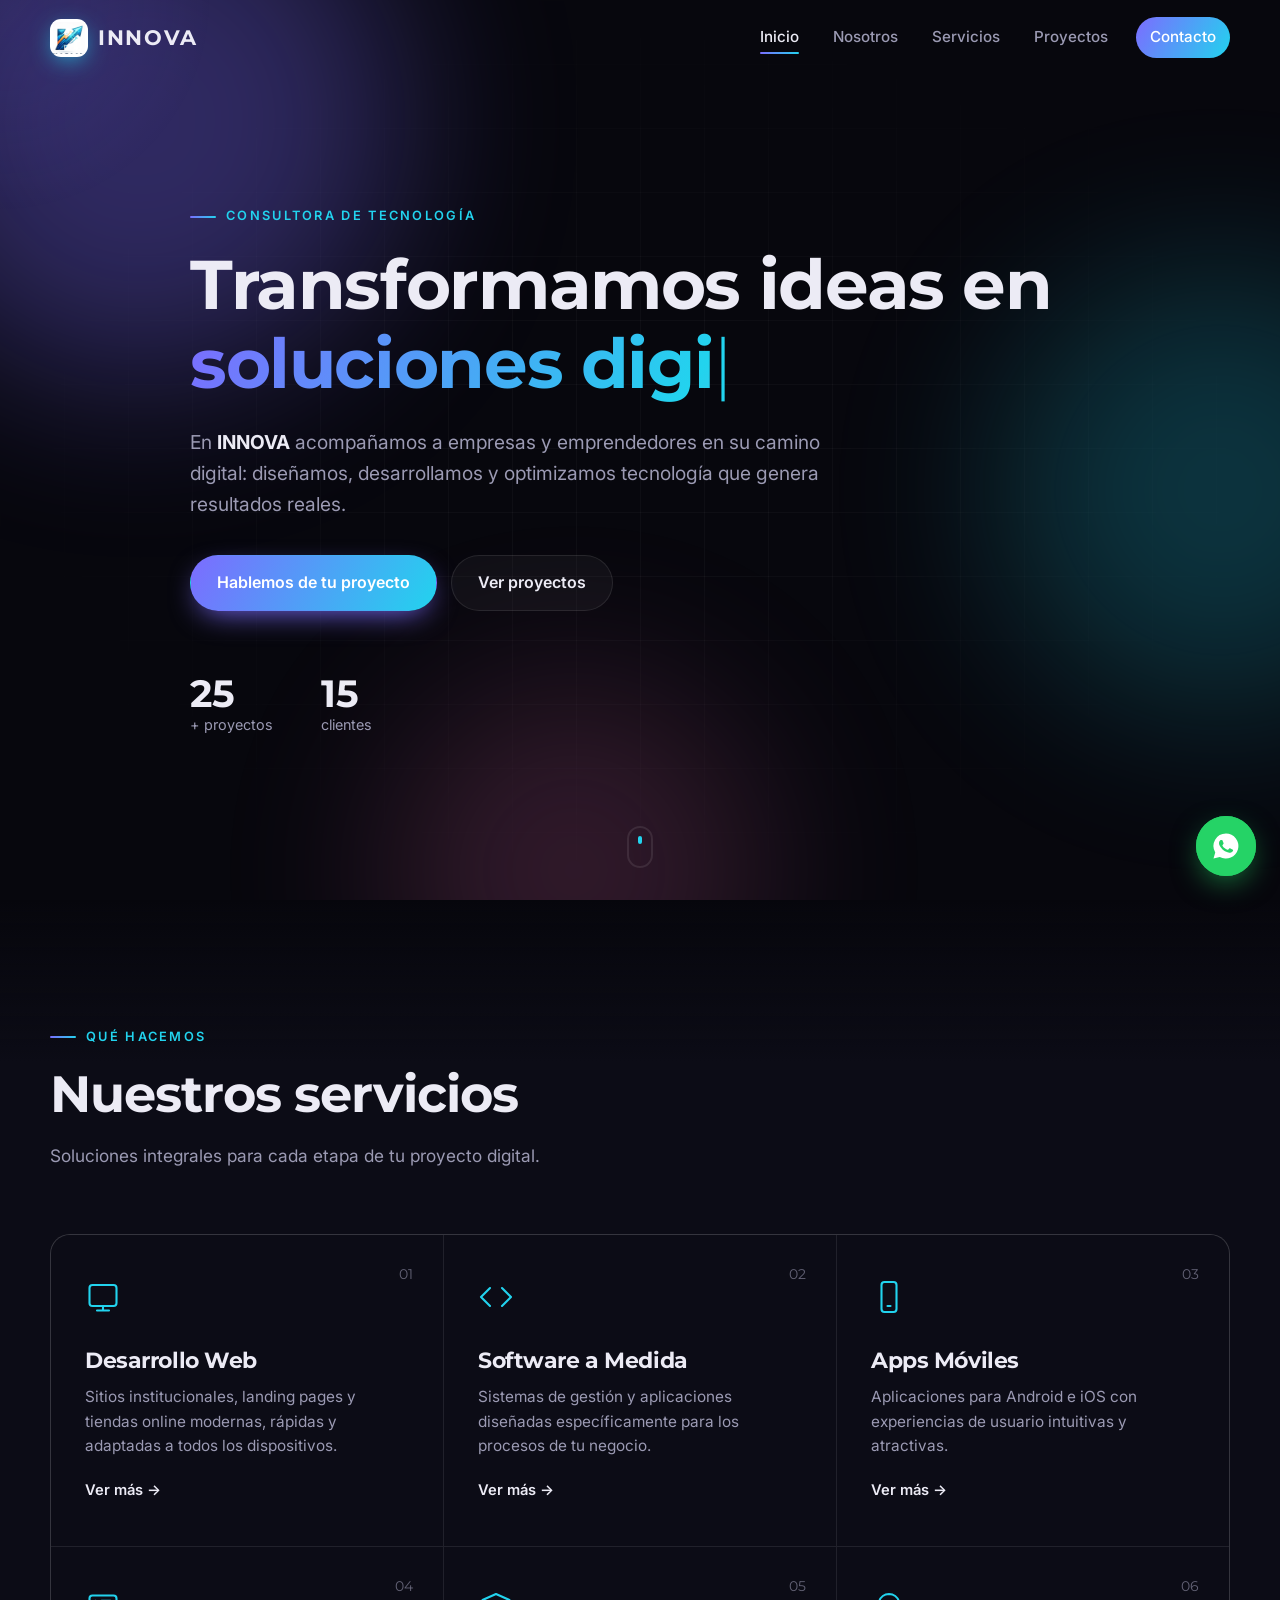
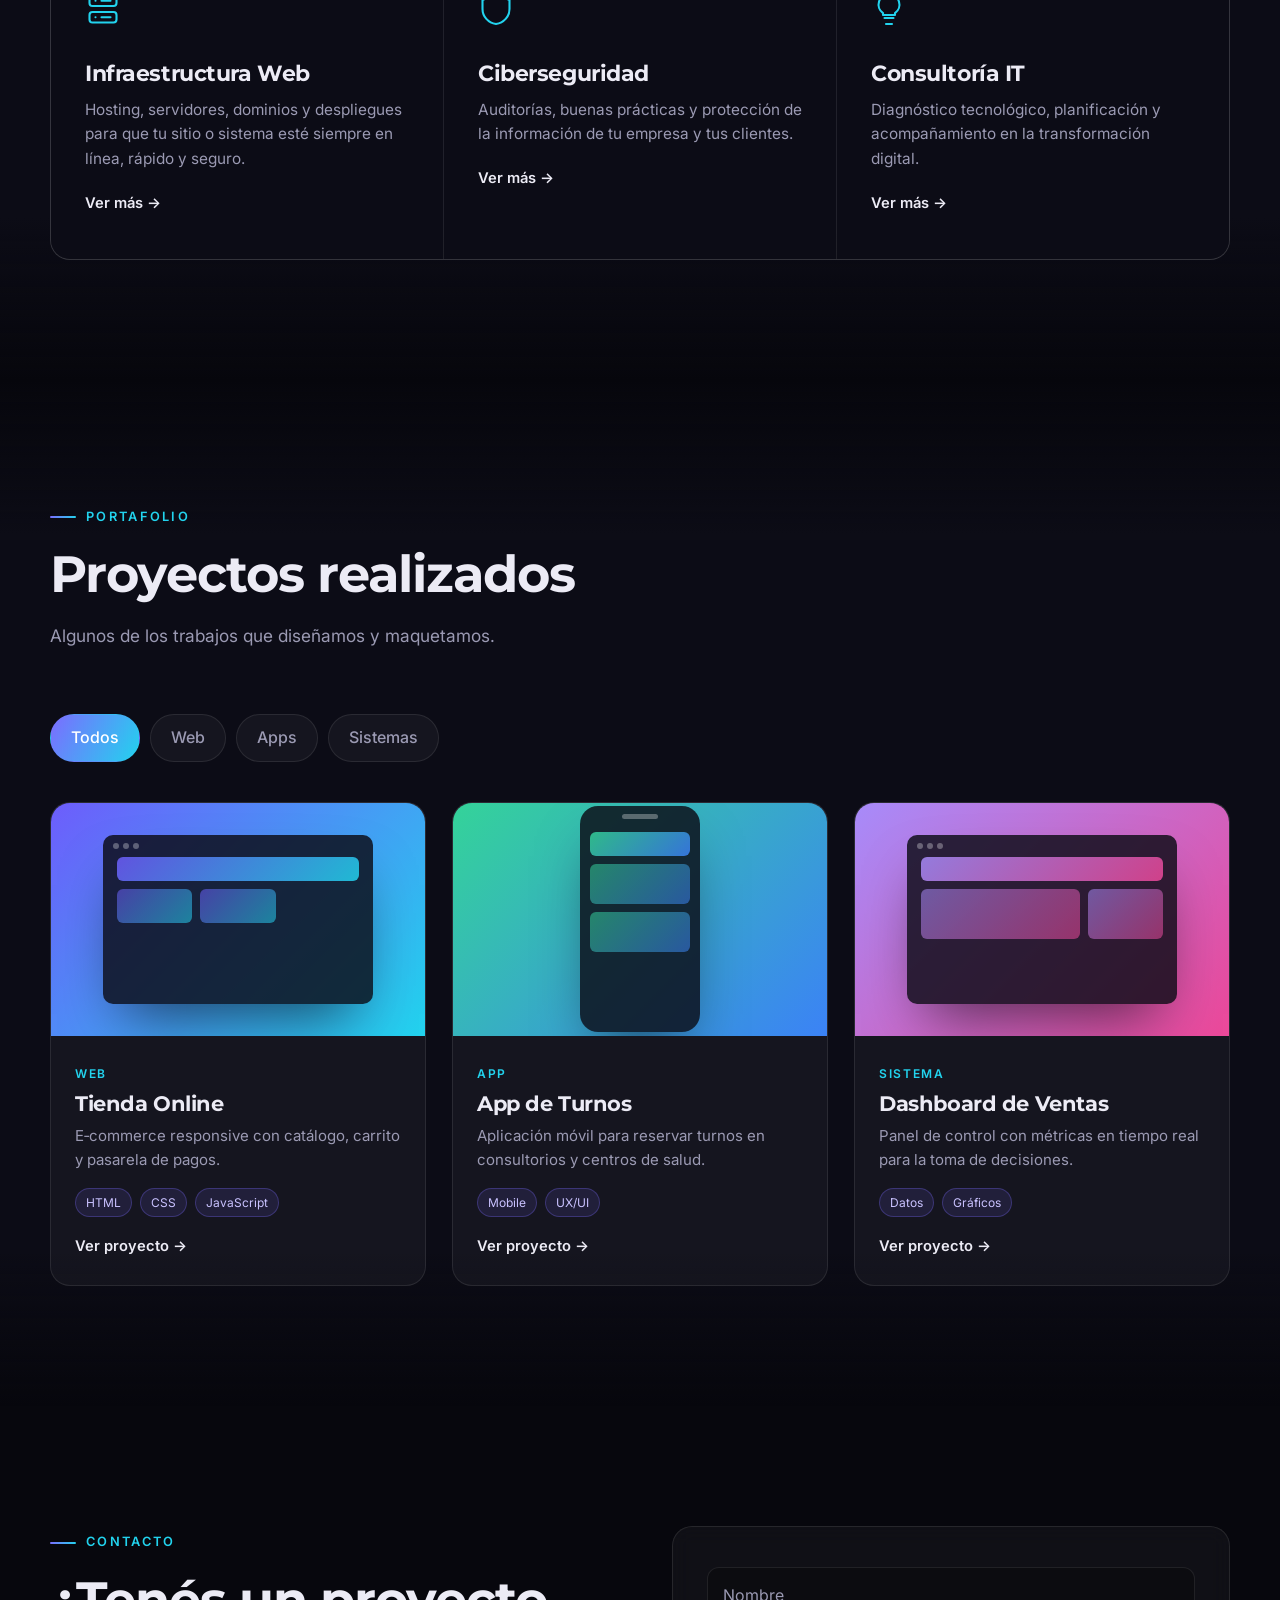
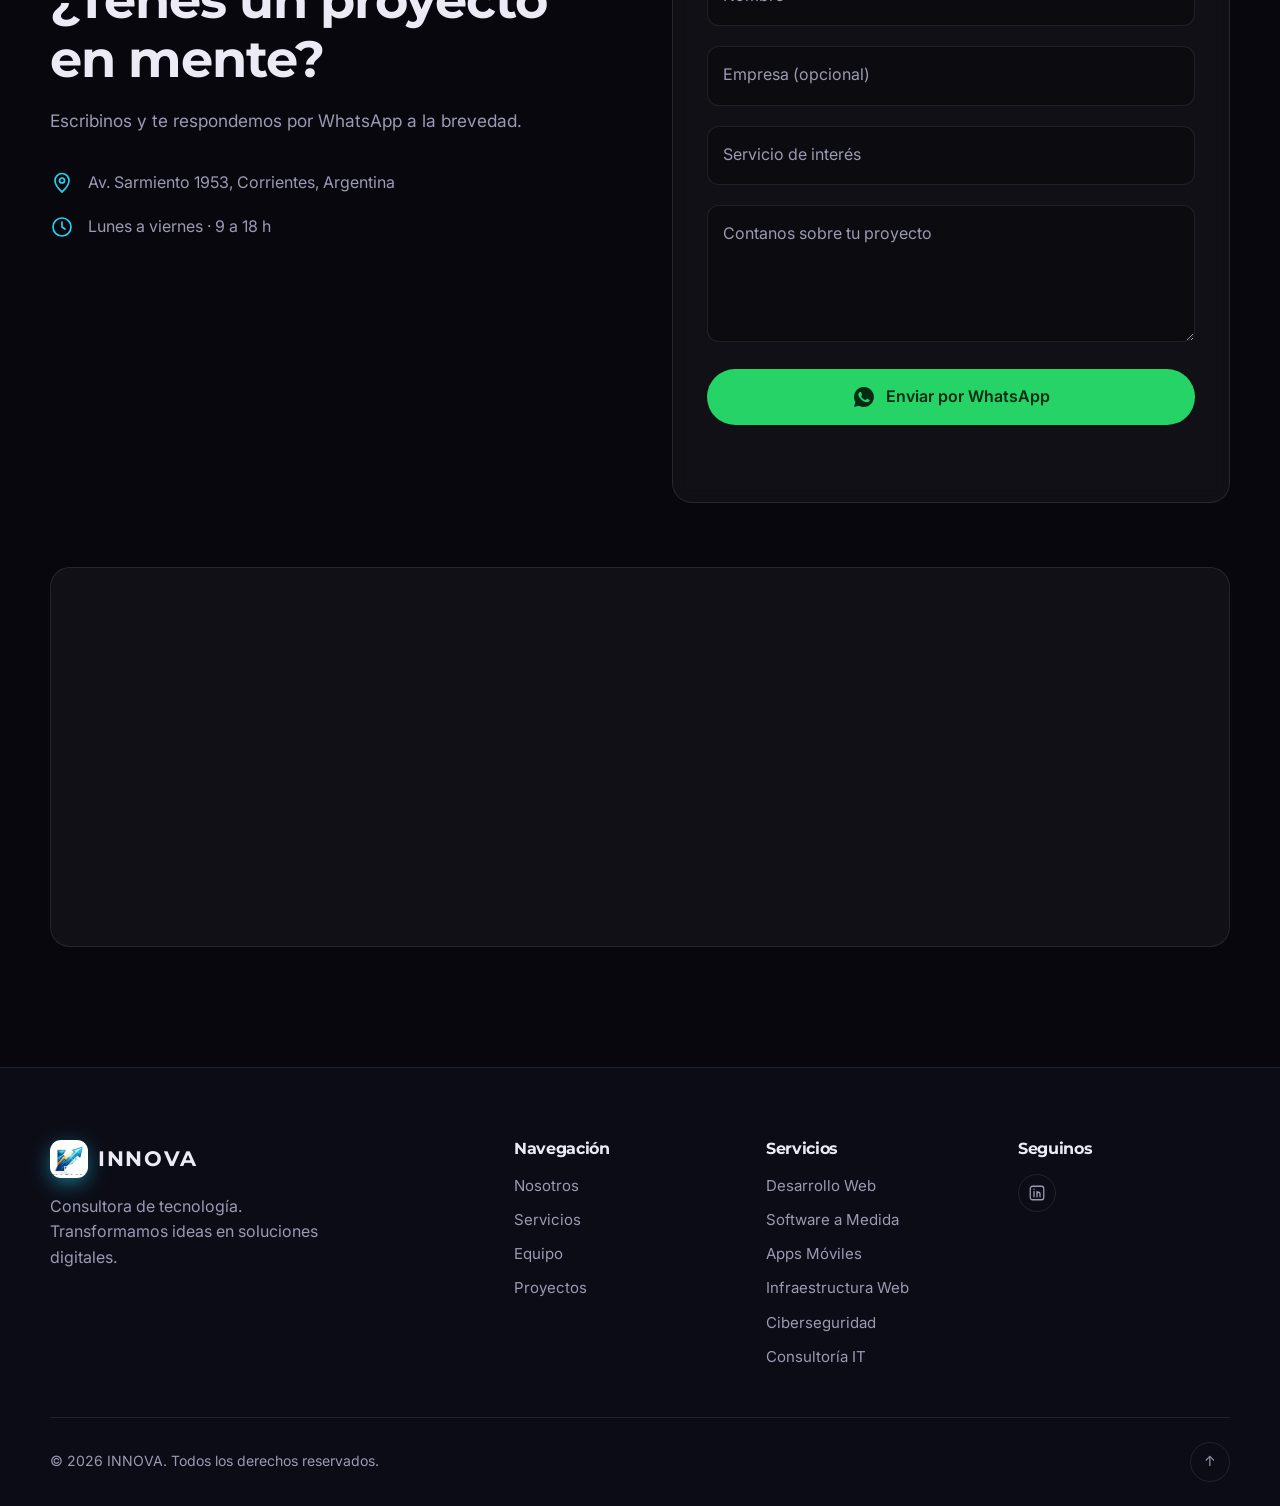
==== index.html @ 2a6d2c64 "Paso Nosotros y Equipo a su propia página y simplifico el inicio - Nueva página nosotros.html con id" ====
<!DOCTYPE html>
<html lang="es">
<head>
  <meta charset="UTF-8" />
  <meta name="viewport" content="width=device-width, initial-scale=1.0" />
  <title>INNOVA | Consultora de Tecnología</title>
  <meta name="description" content="INNOVA es una consultora de tecnología que impulsa a empresas con desarrollo web, software a medida, infraestructura y transformación digital." />
  <link rel="preconnect" href="https://fonts.googleapis.com" />
  <link rel="preconnect" href="https://fonts.gstatic.com" crossorigin />
  <link href="https://fonts.googleapis.com/css2?family=Inter:wght@400;500;600&family=Montserrat:wght@500;600;700;800&display=swap" rel="stylesheet" />
  <link rel="icon" type="image/png" href="img/logo-icono.png" />
  <link rel="stylesheet" href="css/styles.css" />
</head>
<body>
  <!-- Fondo animado -->
  <div class="bg" aria-hidden="true">
    <span class="blob blob--1"></span>
    <span class="blob blob--2"></span>
    <span class="blob blob--3"></span>
    <div class="grid-overlay"></div>
  </div>
  <div class="cursor-glow" aria-hidden="true"></div>
  <div class="progress" aria-hidden="true"></div>

  <!-- ===================== NAVEGACIÓN ===================== -->
  <header class="nav" id="nav">
    <div class="container nav__inner">
      <a href="#inicio" class="logo">
        <span class="logo__mark"><img src="img/logo-icono.png" alt="" /></span>
        <span class="logo__text">INNOVA</span>
      </a>
      <nav class="nav__menu" id="menu" aria-label="Principal">
        <a href="#inicio" class="nav__link active">Inicio</a>
        <a href="nosotros.html" class="nav__link">Nosotros</a>
        <a href="#servicios" class="nav__link">Servicios</a>
        <a href="#proyectos" class="nav__link">Proyectos</a>
        <a href="#contacto" class="nav__link nav__link--cta">Contacto</a>
      </nav>
      <button class="nav__toggle" id="navToggle" aria-label="Abrir menú" aria-expanded="false" aria-controls="menu">
        <span></span><span></span><span></span>
      </button>
    </div>
  </header>

  <main>
    <!-- ===================== HERO ===================== -->
    <section class="hero" id="inicio">
      <div class="container hero__inner">
        <p class="eyebrow reveal">Consultora de tecnología</p>
        <h1 class="hero__title reveal">
          Transformamos ideas en<br />
          <span class="gradient-text typed" id="typed">soluciones digitales</span><span class="caret">|</span>
        </h1>
        <p class="hero__lead reveal">
          En <strong>INNOVA</strong> acompañamos a empresas y emprendedores en su camino digital:
          diseñamos, desarrollamos y optimizamos tecnología que genera resultados reales.
        </p>
        <div class="hero__actions reveal">
          <a href="#contacto" class="btn btn--primary magnetic">Hablemos de tu proyecto</a>
          <a href="#proyectos" class="btn btn--ghost magnetic">Ver proyectos</a>
        </div>
        <ul class="stats reveal">
          <li><strong class="counter" data-target="25">0</strong><span>+ proyectos</span></li>
          <li><strong class="counter" data-target="15">0</strong><span>clientes</span></li>
        </ul>
      </div>
      <a href="#servicios" class="scroll-hint" aria-label="Bajar"><span></span></a>
    </section>

    <!-- ===================== SERVICIOS ===================== -->
    <section class="section section--alt" id="servicios">
      <div class="container">
        <div class="section__head reveal">
          <p class="eyebrow">Qué hacemos</p>
          <h2 class="section__title">Nuestros servicios</h2>
          <p class="section__lead">Soluciones integrales para cada etapa de tu proyecto digital.</p>
        </div>

        <div class="services">
          <a class="service reveal" href="servicios/desarrollo-web.html">
            <span class="service__num">01</span>
            <div class="service__icon"><svg viewBox="0 0 24 24"><rect x="3" y="4" width="18" height="14" rx="2"/><path d="M8 21h8M12 18v3"/></svg></div>
            <h3>Desarrollo Web</h3>
            <p>Sitios institucionales, landing pages y tiendas online modernas, rápidas y adaptadas a todos los dispositivos.</p>
            <span class="service__more">Ver más →</span>
          </a>
          <a class="service reveal" href="servicios/software-a-medida.html">
            <span class="service__num">02</span>
            <div class="service__icon"><svg viewBox="0 0 24 24"><path d="m8 6-6 6 6 6M16 6l6 6-6 6"/></svg></div>
            <h3>Software a Medida</h3>
            <p>Sistemas de gestión y aplicaciones diseñadas específicamente para los procesos de tu negocio.</p>
            <span class="service__more">Ver más →</span>
          </a>
          <a class="service reveal" href="servicios/apps-moviles.html">
            <span class="service__num">03</span>
            <div class="service__icon"><svg viewBox="0 0 24 24"><rect x="7" y="2" width="10" height="20" rx="2"/><path d="M11 18h2"/></svg></div>
            <h3>Apps Móviles</h3>
            <p>Aplicaciones para Android e iOS con experiencias de usuario intuitivas y atractivas.</p>
            <span class="service__more">Ver más →</span>
          </a>
          <a class="service reveal" href="servicios/infraestructura-web.html">
            <span class="service__num">04</span>
            <div class="service__icon"><svg viewBox="0 0 24 24"><rect x="3" y="3" width="18" height="7" rx="2"/><rect x="3" y="14" width="18" height="7" rx="2"/><path d="M7 6.5h.01M7 17.5h.01M11 6.5h6M11 17.5h6"/></svg></div>
            <h3>Infraestructura Web</h3>
            <p>Hosting, servidores, dominios y despliegues para que tu sitio o sistema esté siempre en línea, rápido y seguro.</p>
            <span class="service__more">Ver más →</span>
          </a>
          <a class="service reveal" href="servicios/ciberseguridad.html">
            <span class="service__num">05</span>
            <div class="service__icon"><svg viewBox="0 0 24 24"><path d="M12 2 3 6v6c0 5 3.8 9.3 9 10 5.2-.7 9-5 9-10V6l-9-4z"/></svg></div>
            <h3>Ciberseguridad</h3>
            <p>Auditorías, buenas prácticas y protección de la información de tu empresa y tus clientes.</p>
            <span class="service__more">Ver más →</span>
          </a>
          <a class="service reveal" href="servicios/consultoria-it.html">
            <span class="service__num">06</span>
            <div class="service__icon"><svg viewBox="0 0 24 24"><path d="M9 18h6M10 22h4M12 2a7 7 0 0 0-4 12.7V16h8v-1.3A7 7 0 0 0 12 2z"/></svg></div>
            <h3>Consultoría IT</h3>
            <p>Diagnóstico tecnológico, planificación y acompañamiento en la transformación digital.</p>
            <span class="service__more">Ver más →</span>
          </a>
        </div>
      </div>
    </section>

    <!-- ===================== PROYECTOS / PORTAFOLIO ===================== -->
    <!-- EDITAR: reemplazar por proyectos reales. Para usar captura: dentro de .project__media
         agregar <img src="img/proyecto.jpg" alt="..." /> en lugar del mockup. -->
    <section class="section section--alt" id="proyectos">
      <div class="container">
        <div class="section__head reveal">
          <p class="eyebrow">Portafolio</p>
          <h2 class="section__title">Proyectos realizados</h2>
          <p class="section__lead">Algunos de los trabajos que diseñamos y maquetamos.</p>
        </div>

        <div class="filters reveal" role="tablist">
          <button class="filter active" data-filter="all">Todos</button>
          <button class="filter" data-filter="web">Web</button>
          <button class="filter" data-filter="app">Apps</button>
          <button class="filter" data-filter="sistema">Sistemas</button>
        </div>

        <div class="projects">
          <article class="project reveal" data-category="web">
            <div class="project__media" style="--c1:#6d5dfc;--c2:#22d3ee">
              <div class="mock"><span></span><span></span><span></span><i></i><i></i><i></i></div>
            </div>
            <div class="project__body">
              <span class="project__cat">Web</span>
              <h3>Tienda Online</h3>
              <p>E‑commerce responsive con catálogo, carrito y pasarela de pagos.</p>
              <ul class="tags tags--sm"><li>HTML</li><li>CSS</li><li>JavaScript</li></ul>
              <a href="#" class="project__link">Ver proyecto →</a>
            </div>
          </article>

          <article class="project reveal" data-category="app">
            <div class="project__media" style="--c1:#34d399;--c2:#3b82f6">
              <div class="mock mock--phone"><span></span><i></i><i></i><i></i></div>
            </div>
            <div class="project__body">
              <span class="project__cat">App</span>
              <h3>App de Turnos</h3>
              <p>Aplicación móvil para reservar turnos en consultorios y centros de salud.</p>
              <ul class="tags tags--sm"><li>Mobile</li><li>UX/UI</li></ul>
              <a href="#" class="project__link">Ver proyecto →</a>
            </div>
          </article>

          <article class="project reveal" data-category="sistema">
            <div class="project__media" style="--c1:#a78bfa;--c2:#ec4899">
              <div class="mock mock--dash"><span></span><span></span><span></span><i></i><i></i><i></i></div>
            </div>
            <div class="project__body">
              <span class="project__cat">Sistema</span>
              <h3>Dashboard de Ventas</h3>
              <p>Panel de control con métricas en tiempo real para la toma de decisiones.</p>
              <ul class="tags tags--sm"><li>Datos</li><li>Gráficos</li></ul>
              <a href="#" class="project__link">Ver proyecto →</a>
            </div>
          </article>
        </div>
      </div>
    </section>

    <!-- ===================== CONTACTO ===================== -->
    <section class="section" id="contacto">
      <div class="container contact">
        <div class="contact__info reveal">
          <p class="eyebrow">Contacto</p>
          <h2 class="section__title">¿Tenés un proyecto en mente?</h2>
          <p class="section__lead">Escribinos y te respondemos por WhatsApp a la brevedad.</p>
          <ul class="contact__list">
            <li>
              <svg viewBox="0 0 24 24"><path d="M12 21s-7-6.2-7-11.5a7 7 0 0 1 14 0C19 14.8 12 21 12 21z"/><circle cx="12" cy="9.5" r="2.5"/></svg>
              <a href="https://www.google.com/maps/search/?api=1&amp;query=Av.+Sarmiento+1953,+W3400+Corrientes,+Argentina" target="_blank" rel="noopener">Av. Sarmiento 1953, Corrientes, Argentina</a>
            </li>
            <li>
              <svg viewBox="0 0 24 24"><circle cx="12" cy="12" r="9"/><path d="M12 7v5l3 2"/></svg>
              <span>Lunes a viernes · 9 a 18 h</span>
            </li>
          </ul>
        </div>

        <form class="form reveal" id="contactForm" novalidate>
          <div class="field">
            <input type="text" id="nombre" name="nombre" placeholder=" " required />
            <label for="nombre">Nombre</label>
          </div>
          <div class="field">
            <input type="text" id="empresa" name="empresa" placeholder=" " />
            <label for="empresa">Empresa (opcional)</label>
          </div>
          <div class="field">
            <select id="servicio" name="servicio" required>
              <option value="" disabled selected hidden></option>
              <option>Desarrollo Web</option>
              <option>Software a Medida</option>
              <option>Apps Móviles</option>
              <option>Infraestructura Web</option>
              <option>Ciberseguridad</option>
              <option>Consultoría IT</option>
            </select>
            <label for="servicio">Servicio de interés</label>
          </div>
          <div class="field">
            <textarea id="mensaje" name="mensaje" rows="4" placeholder=" " required></textarea>
            <label for="mensaje">Contanos sobre tu proyecto</label>
          </div>
          <button type="submit" class="btn btn--whatsapp btn--block">
            <svg viewBox="0 0 24 24"><path d="M12 2a10 10 0 0 0-8.6 15.1L2 22l5-1.3A10 10 0 1 0 12 2zm5.3 14.1c-.2.6-1.3 1.2-1.8 1.2-.5.1-1 .2-3.3-.7-2.8-1.1-4.5-3.9-4.7-4.1-.1-.2-1.1-1.5-1.1-2.8s.7-2 1-2.3c.2-.3.5-.3.7-.3h.5c.2 0 .4 0 .6.5l.8 2c.1.2.1.3 0 .5l-.4.6-.3.4c-.1.1-.3.3-.1.6.2.3.7 1.2 1.6 1.9 1.1 1 2 1.3 2.3 1.4.3.1.4.1.6-.1l.9-1c.2-.3.4-.2.6-.1l1.9.9c.3.1.5.2.5.3.1.2.1.6-.1 1.1z"/></svg>
            Enviar por WhatsApp
          </button>
          <p class="form__note" id="formNote" role="status"></p>
        </form>

        <div class="contact__map reveal">
          <iframe src="https://www.google.com/maps?q=-27.4818156,-58.8302225&amp;z=16&amp;hl=es&amp;output=embed" title="Ubicación de INNOVA: Av. Sarmiento 1953, Corrientes" loading="lazy" referrerpolicy="no-referrer-when-downgrade" allowfullscreen></iframe>
        </div>
      </div>
    </section>
  </main>

  <!-- ===================== FOOTER ===================== -->
  <footer class="footer">
    <div class="container footer__grid">
      <div>
        <a href="#inicio" class="logo"><span class="logo__mark"><img src="img/logo-icono.png" alt="" /></span><span class="logo__text">INNOVA</span></a>
        <p class="footer__text">Consultora de tecnología. Transformamos ideas en soluciones digitales.</p>
      </div>
      <div>
        <h4>Navegación</h4>
        <ul>
          <li><a href="nosotros.html">Nosotros</a></li>
          <li><a href="#servicios">Servicios</a></li>
          <li><a href="nosotros.html#equipo">Equipo</a></li>
          <li><a href="#proyectos">Proyectos</a></li>
        </ul>
      </div>
      <div>
        <h4>Servicios</h4>
        <ul>
          <li><a href="servicios/desarrollo-web.html">Desarrollo Web</a></li>
          <li><a href="servicios/software-a-medida.html">Software a Medida</a></li>
          <li><a href="servicios/apps-moviles.html">Apps Móviles</a></li>
          <li><a href="servicios/infraestructura-web.html">Infraestructura Web</a></li>
          <li><a href="servicios/ciberseguridad.html">Ciberseguridad</a></li>
          <li><a href="servicios/consultoria-it.html">Consultoría IT</a></li>
        </ul>
      </div>
      <div>
        <h4>Seguinos</h4>
        <div class="footer__social">
          <a href="https://www.linkedin.com/in/innova-consultora-tecnol%C3%B3gica-b8ab79437/" target="_blank" rel="noopener" aria-label="LinkedIn de INNOVA"><svg viewBox="0 0 24 24"><rect x="3" y="3" width="18" height="18" rx="3"/><path d="M8 10v7M8 7v.01M12 17v-4a2 2 0 0 1 4 0v4M12 10v7"/></svg></a>
        </div>
      </div>
    </div>
    <div class="container footer__bottom">
      <p>© <span id="year"></span> INNOVA. Todos los derechos reservados.</p>
      <a href="#inicio" class="to-top" aria-label="Volver arriba">↑</a>
    </div>
  </footer>

  <!-- Botón flotante de WhatsApp -->
  <a class="wa-float" id="waFloat" href="#" target="_blank" rel="noopener" aria-label="Escribinos por WhatsApp">
    <svg viewBox="0 0 24 24"><path d="M12 2a10 10 0 0 0-8.6 15.1L2 22l5-1.3A10 10 0 1 0 12 2zm5.3 14.1c-.2.6-1.3 1.2-1.8 1.2-.5.1-1 .2-3.3-.7-2.8-1.1-4.5-3.9-4.7-4.1-.1-.2-1.1-1.5-1.1-2.8s.7-2 1-2.3c.2-.3.5-.3.7-.3h.5c.2 0 .4 0 .6.5l.8 2c.1.2.1.3 0 .5l-.4.6-.3.4c-.1.1-.3.3-.1.6.2.3.7 1.2 1.6 1.9 1.1 1 2 1.3 2.3 1.4.3.1.4.1.6-.1l.9-1c.2-.3.4-.2.6-.1l1.9.9c.3.1.5.2.5.3.1.2.1.6-.1 1.1z"/></svg>
  </a>

  <script src="js/main.js"></script>
</body>
</html>
---- css/styles.css ----
/* =========================================================
   INNOVA — Consultora de Tecnología
   ========================================================= */

:root {
  --bg: #07070d;
  --bg-alt: #0c0c16;
  --surface: rgba(255, 255, 255, 0.04);
  --surface-hover: rgba(255, 255, 255, 0.07);
  --border: rgba(255, 255, 255, 0.09);
  --text: #ecebf5;
  --muted: #9b9ab3;
  --primary: #7c6cff;
  --accent: #22d3ee;
  --pink: #f472b6;
  --whatsapp: #25d366;
  --gradient: linear-gradient(120deg, var(--primary), var(--accent));
  --radius: 20px;
  --ease: cubic-bezier(0.22, 1, 0.36, 1);
  --nav-h: 76px;
}

*,
*::before,
*::after { box-sizing: border-box; margin: 0; padding: 0; }

html { scroll-behavior: smooth; scroll-padding-top: var(--nav-h); }

body {
  font-family: "Inter", system-ui, sans-serif;
  background: var(--bg);
  color: var(--text);
  line-height: 1.6;
  overflow-x: hidden;
  -webkit-font-smoothing: antialiased;
}

h1, h2, h3, h4 { font-family: "Montserrat", sans-serif; line-height: 1.15; letter-spacing: -0.02em; }
a { color: inherit; text-decoration: none; }
ul { list-style: none; }
button, input, select, textarea { font: inherit; color: inherit; }

svg {
  width: 24px; height: 24px;
  fill: none; stroke: currentColor; stroke-width: 1.7;
  stroke-linecap: round; stroke-linejoin: round;
}

.container { width: min(1180px, 100% - 40px); margin-inline: auto; }

::selection { background: var(--primary); color: #fff; }

/* ---------- Fondo animado ---------- */
.bg { position: fixed; inset: 0; z-index: -1; overflow: hidden; pointer-events: none; }
.blob {
  position: absolute; border-radius: 50%;
  filter: blur(90px); opacity: 0.35;
  animation: float 22s var(--ease) infinite alternate;
}
.blob--1 { width: 520px; height: 520px; background: var(--primary); top: -140px; left: -120px; }
.blob--2 { width: 440px; height: 440px; background: var(--accent); top: 30%; right: -160px; animation-delay: -6s; opacity: 0.22; }
.blob--3 { width: 380px; height: 380px; background: var(--pink); bottom: -160px; left: 30%; animation-delay: -12s; opacity: 0.18; }

@keyframes float {
  0%   { transform: translate(0, 0) scale(1); }
  50%  { transform: translate(80px, 60px) scale(1.1); }
  100% { transform: translate(-40px, 120px) scale(0.95); }
}

.grid-overlay {
  position: absolute; inset: 0;
  background-image:
    linear-gradient(rgba(255,255,255,0.03) 1px, transparent 1px),
    linear-gradient(90deg, rgba(255,255,255,0.03) 1px, transparent 1px);
  background-size: 64px 64px;
  mask-image: radial-gradient(ellipse at center, #000 20%, transparent 75%);
}

.cursor-glow {
  position: fixed; top: 0; left: 0; z-index: -1;
  width: 500px; height: 500px; border-radius: 50%;
  background: radial-gradient(circle, rgba(124,108,255,0.14), transparent 60%);
  transform: translate(-50%, -50%);
  pointer-events: none; transition: opacity .3s;
}

.progress {
  position: fixed; top: 0; left: 0; z-index: 200;
  height: 3px; width: 100%;
  background: var(--gradient);
  transform-origin: left; transform: scaleX(0);
}

/* ---------- Navegación ---------- */
.nav {
  position: fixed; inset: 0 0 auto; z-index: 100;
  height: var(--nav-h);
  transition: background .4s var(--ease), border-color .4s, height .4s var(--ease);
  border-bottom: 1px solid transparent;
}
.nav.scrolled {
  --nav-h: 64px;
  background: rgba(7, 7, 13, 0.7);
  backdrop-filter: blur(16px); -webkit-backdrop-filter: blur(16px);
  border-color: var(--border);
}
.nav__inner { height: 100%; display: flex; align-items: center; justify-content: space-between; }

.logo { display: flex; align-items: center; gap: 10px; font-family: "Montserrat"; font-weight: 700; font-size: 1.3rem; letter-spacing: 0.08em; }
.logo__mark {
  display: grid; place-items: center;
  width: 38px; height: 38px; border-radius: 11px; padding: 3px; overflow: hidden;
  background: #fff;
  box-shadow: 0 6px 24px -6px var(--accent);
  transition: transform .5s var(--ease);
}
.logo__mark img { width: 100%; height: 100%; object-fit: contain; }
.logo:hover .logo__mark { transform: rotate(-12deg) scale(1.08); }

.nav__menu { display: flex; align-items: center; gap: 6px; }
.nav__link {
  position: relative; padding: 8px 14px; border-radius: 999px;
  color: var(--muted); font-size: .95rem; font-weight: 500;
  transition: color .3s;
}
.nav__link::after {
  content: ""; position: absolute; left: 14px; right: 14px; bottom: 4px; height: 2px;
  background: var(--gradient); border-radius: 2px;
  transform: scaleX(0); transform-origin: left; transition: transform .4s var(--ease);
}
.nav__link:hover, .nav__link.active { color: var(--text); }
.nav__link.active::after, .nav__link:hover::after { transform: scaleX(1); }
.nav__link--cta { margin-left: 8px; color: #fff; background: var(--gradient); }
.nav__link--cta::after { display: none; }
.nav__link--cta:hover { box-shadow: 0 8px 26px -8px var(--primary); }

.nav__toggle { display: none; background: none; border: 0; cursor: pointer; width: 40px; height: 40px; position: relative; z-index: 101; }
.nav__toggle span {
  position: absolute; left: 9px; width: 22px; height: 2px; background: var(--text); border-radius: 2px;
  transition: transform .4s var(--ease), opacity .3s;
}
.nav__toggle span:nth-child(1) { top: 13px; }
.nav__toggle span:nth-child(2) { top: 19px; }
.nav__toggle span:nth-child(3) { top: 25px; }
.nav__toggle.open span:nth-child(1) { transform: translateY(6px) rotate(45deg); }
.nav__toggle.open span:nth-child(2) { opacity: 0; }
.nav__toggle.open span:nth-child(3) { transform: translateY(-6px) rotate(-45deg); }

/* ---------- Botones ---------- */
.btn {
  display: inline-flex; align-items: center; justify-content: center; gap: 10px;
  padding: 14px 26px; border-radius: 999px; border: 1px solid transparent;
  font-weight: 600; cursor: pointer;
  transition: transform .3s var(--ease), box-shadow .3s, background .3s, border-color .3s;
}
.btn--primary { background: var(--gradient); color: #fff; box-shadow: 0 10px 30px -10px var(--primary); }
.btn--primary:hover { box-shadow: 0 14px 40px -8px var(--primary); }
.btn--ghost { border-color: var(--border); background: var(--surface); }
.btn--ghost:hover { border-color: rgba(255,255,255,.25); background: var(--surface-hover); }
.btn--whatsapp { background: var(--whatsapp); color: #062b14; }
.btn--whatsapp svg { fill: currentColor; stroke: none; }
.btn--whatsapp:hover { transform: translateY(-2px); box-shadow: 0 12px 30px -10px var(--whatsapp); }
.btn--block { width: 100%; }

/* ---------- Hero ---------- */
.hero { min-height: 100svh; display: flex; align-items: center; position: relative; padding: calc(var(--nav-h) + 40px) 0 80px; }
.hero__inner { max-width: 900px; }
.eyebrow {
  display: inline-flex; align-items: center; gap: 10px;
  font-size: .8rem; font-weight: 600; letter-spacing: .18em; text-transform: uppercase; color: var(--accent);
  margin-bottom: 18px;
}
.eyebrow::before { content: ""; width: 26px; height: 2px; background: var(--gradient); border-radius: 2px; }
.hero__title { font-size: clamp(2.2rem, 6vw, 4.3rem); font-weight: 700; margin-bottom: 24px; }
.gradient-text {
  background: linear-gradient(120deg, var(--primary), var(--accent), var(--pink), var(--primary));
  background-size: 300% 100%;
  -webkit-background-clip: text; background-clip: text; color: transparent;
  animation: shine 8s linear infinite;
}
@keyframes shine { to { background-position: 300% 0; } }
.caret { color: var(--accent); font-weight: 300; animation: blink 1s steps(1) infinite; }
@keyframes blink { 50% { opacity: 0; } }

.hero__lead { font-size: clamp(1rem, 2vw, 1.2rem); color: var(--muted); max-width: 640px; margin-bottom: 36px; }
.hero__lead strong { color: var(--text); }
.hero__actions { display: flex; flex-wrap: wrap; gap: 14px; margin-bottom: 64px; }

.stats { display: flex; flex-wrap: wrap; gap: 48px; }
.stats li { display: flex; flex-direction: column; }
.stats strong { font-family: "Montserrat"; font-size: 2.4rem; line-height: 1; }
.stats span { color: var(--muted); font-size: .9rem; }

.scroll-hint {
  position: absolute; bottom: 32px; left: 50%; transform: translateX(-50%);
  width: 26px; height: 42px; border: 2px solid var(--border); border-radius: 20px;
}
.scroll-hint span {
  position: absolute; top: 8px; left: 50%; width: 4px; height: 8px; margin-left: -2px;
  background: var(--accent); border-radius: 4px; animation: scroll 1.8s var(--ease) infinite;
}
@keyframes scroll { 0% { opacity: 0; transform: translateY(0); } 40% { opacity: 1; } 100% { opacity: 0; transform: translateY(14px); } }

/* ---------- Secciones ---------- */
.section { padding: 120px 0; position: relative; }
.section--alt { background: linear-gradient(180deg, transparent, var(--bg-alt) 15%, var(--bg-alt) 85%, transparent); }
.section__head { max-width: 680px; margin-bottom: 64px; }
.section__title { font-size: clamp(2rem, 4.5vw, 3.2rem); margin-bottom: 18px; }
.section__lead { color: var(--muted); font-size: 1.08rem; }

/* ---------- Tarjetas / Identidad ---------- */
.identity { display: grid; grid-template-columns: repeat(3, 1fr); gap: 24px; }
.card {
  position: relative; padding: 36px 30px; border-radius: var(--radius);
  background: var(--surface); border: 1px solid var(--border);
  transition: border-color .4s, background .4s, transform .5s var(--ease);
  transform-style: preserve-3d; will-change: transform;
}
.card:hover { border-color: rgba(124,108,255,.4); background: var(--surface-hover); }
.card h3 { font-size: 1.5rem; margin: 22px 0 12px; }
.card p { color: var(--muted); }
.card__icon {
  display: grid; place-items: center; width: 56px; height: 56px; border-radius: 16px;
  background: linear-gradient(135deg, rgba(124,108,255,.25), rgba(34,211,238,.15));
  border: 1px solid rgba(124,108,255,.35); color: var(--accent);
}
.card__icon svg { width: 28px; height: 28px; }

.tags { display: flex; flex-wrap: wrap; gap: 8px; }
.tags li {
  padding: 6px 14px; border-radius: 999px; font-size: .85rem;
  background: rgba(124,108,255,.12); border: 1px solid rgba(124,108,255,.3); color: #c9c2ff;
}
.tags--sm li { padding: 4px 10px; font-size: .75rem; }

/* ---------- Servicios ---------- */
.services { display: grid; grid-template-columns: repeat(3, 1fr); gap: 1px; background: var(--border); border: 1px solid var(--border); border-radius: var(--radius); overflow: hidden; }
.service { position: relative; padding: 44px 34px; background: var(--bg-alt); overflow: hidden; transition: background .4s; }
.service::before {
  content: ""; position: absolute; inset: 0;
  background: radial-gradient(400px circle at var(--mx, 50%) var(--my, 50%), rgba(124,108,255,.16), transparent 50%);
  opacity: 0; transition: opacity .4s;
}
.service:hover::before { opacity: 1; }
.service > * { position: relative; }
.service__num { position: absolute; top: 28px; right: 30px; font-family: "Montserrat"; font-size: .9rem; color: var(--muted); opacity: .6; }
.service__icon { color: var(--accent); margin-bottom: 26px; transition: transform .5s var(--ease); }
.service__icon svg { width: 36px; height: 36px; stroke-width: 1.4; }
.service:hover .service__icon { transform: translateY(-4px) scale(1.08); }
.service h3 { font-size: 1.35rem; margin-bottom: 12px; }
.service p { color: var(--muted); font-size: .96rem; }
.service__more { display: inline-block; margin-top: 20px; font-weight: 600; font-size: .92rem; transition: transform .3s var(--ease), color .3s; }
.service:hover .service__more { color: var(--accent); transform: translateX(6px); }

/* ---------- Páginas de cada servicio ---------- */
.page-hero { padding: calc(var(--nav-h) + 72px) 0 90px; }
.page-hero .container > * { max-width: 820px; }
.page-hero .hero__actions { margin-bottom: 0; }
.breadcrumb { display: flex; flex-wrap: wrap; gap: 8px; font-size: .88rem; color: var(--muted); margin-bottom: 40px; }
.breadcrumb a:hover, .breadcrumb [aria-current] { color: var(--text); }
.page-hero__icon {
  display: grid; place-items: center; width: 72px; height: 72px; border-radius: 20px; margin-bottom: 28px;
  background: linear-gradient(135deg, rgba(124,108,255,.25), rgba(34,211,238,.15));
  border: 1px solid rgba(124,108,255,.35); color: var(--accent);
}
.page-hero__icon svg { width: 36px; height: 36px; stroke-width: 1.4; }
.page-hero__title { font-size: clamp(2.4rem, 6vw, 4rem); font-weight: 700; margin-bottom: 24px; }

.features { display: grid; grid-template-columns: repeat(3, 1fr); gap: 24px; }
.feature {
  padding: 32px 28px; border-radius: var(--radius);
  background: var(--surface); border: 1px solid var(--border);
  transition: border-color .4s, transform .5s var(--ease);
}
.feature:hover { border-color: rgba(124,108,255,.4); transform: translateY(-6px); }
.feature__check { display: grid; place-items: center; width: 40px; height: 40px; border-radius: 12px; margin-bottom: 20px; background: rgba(34,211,238,.12); color: var(--accent); }
.feature__check svg { width: 20px; height: 20px; stroke-width: 2.2; }
.feature h3 { font-size: 1.15rem; margin-bottom: 10px; }
.feature p { color: var(--muted); font-size: .95rem; }

.steps { display: grid; grid-template-columns: repeat(4, 1fr); gap: 28px; list-style: none; }
.step { position: relative; padding-top: 28px; border-top: 2px solid var(--border); }
.step::before { content: ""; position: absolute; top: -2px; left: 0; width: 48px; height: 2px; background: var(--gradient); }
.step__num {
  display: block; margin-bottom: 14px; font-family: "Montserrat"; font-size: 2.2rem; font-weight: 700; line-height: 1;
  background: var(--gradient); -webkit-background-clip: text; background-clip: text; color: transparent;
}
.step h3 { font-size: 1.15rem; margin-bottom: 10px; }
.step p { color: var(--muted); font-size: .95rem; }

.others { display: grid; grid-template-columns: repeat(5, 1fr); gap: 16px; }
.other {
  display: flex; flex-direction: column; gap: 14px; padding: 24px 22px; border-radius: 16px;
  background: var(--surface); border: 1px solid var(--border);
  transition: border-color .4s, transform .5s var(--ease), background .4s;
}
.other svg { color: var(--accent); width: 28px; height: 28px; stroke-width: 1.5; }
.other span { font-weight: 600; }
.other small { color: var(--muted); font-size: .85rem; transition: color .3s; }
.other:hover { border-color: rgba(124,108,255,.4); background: var(--surface-hover); transform: translateY(-4px); }
.other:hover small { color: var(--accent); }

.cta {
  text-align: center; padding: 64px 32px; border-radius: var(--radius);
  background: linear-gradient(135deg, rgba(124,108,255,.18), rgba(34,211,238,.1));
  border: 1px solid rgba(124,108,255,.3);
}
.cta h2 { font-size: clamp(1.8rem, 4vw, 2.6rem); margin-bottom: 14px; }
.cta p { color: var(--muted); max-width: 560px; margin: 0 auto 30px; }
.cta .hero__actions { justify-content: center; margin-bottom: 0; }

/* ---------- Equipo ---------- */
/* 5 integrantes: 3 arriba y 2 centrados abajo */
.team { display: flex; flex-wrap: wrap; justify-content: center; gap: 24px; }
.team .member { flex: 0 1 calc((100% - 48px) / 3); }
.member {
  text-align: center; padding: 36px 24px 30px; border-radius: var(--radius);
  background: var(--surface); border: 1px solid var(--border);
  transition: transform .5s var(--ease), border-color .4s;
}
.member:hover { transform: translateY(-8px); border-color: rgba(34,211,238,.35); }
.member__avatar {
  position: relative; width: 120px; height: 120px; margin: 0 auto 22px; border-radius: 50%;
  padding: 3px; background: var(--gradient);
}
.member__avatar::before {
  content: ""; position: absolute; inset: -6px; border-radius: 50%;
  background: conic-gradient(from 0deg, var(--primary), var(--accent), var(--pink), var(--primary));
  opacity: 0; filter: blur(12px); z-index: -1; transition: opacity .5s;
  animation: spin 6s linear infinite;
}
.member:hover .member__avatar::before { opacity: .7; }
@keyframes spin { to { transform: rotate(360deg); } }
.member__avatar img, .member__initials {
  width: 100%; height: 100%; border-radius: 50%; object-fit: cover;
  display: grid; place-items: center; background: var(--bg-alt);
  font-family: "Montserrat"; font-size: 2rem; font-weight: 700;
}
.member__name { font-size: 1.2rem; margin-bottom: 4px; }
.member__role {
  font-size: .82rem; font-weight: 600; letter-spacing: .08em; text-transform: uppercase;
  background: var(--gradient); -webkit-background-clip: text; background-clip: text; color: transparent;
  margin-bottom: 14px;
}
.member__bio { color: var(--muted); font-size: .92rem; margin-bottom: 20px; }
.member__social { display: flex; justify-content: center; gap: 10px; }
.member__social a, .footer__social a {
  display: grid; place-items: center; width: 38px; height: 38px; border-radius: 50%;
  border: 1px solid var(--border); color: var(--muted);
  transition: color .3s, border-color .3s, transform .3s var(--ease), background .3s;
}
.member__social svg { width: 17px; height: 17px; fill: currentColor; stroke: none; }
.member__social a:hover, .footer__social a:hover { color: #fff; border-color: var(--primary); background: rgba(124,108,255,.2); transform: translateY(-3px); }

/* ---------- Proyectos ---------- */
.filters { display: flex; flex-wrap: wrap; gap: 10px; margin-bottom: 40px; }
.filter {
  padding: 10px 20px; border-radius: 999px; cursor: pointer;
  background: var(--surface); border: 1px solid var(--border); color: var(--muted); font-weight: 500;
  transition: all .3s var(--ease);
}
.filter:hover { color: var(--text); border-color: rgba(255,255,255,.25); }
.filter.active { background: var(--gradient); border-color: transparent; color: #fff; }

.projects { display: grid; grid-template-columns: repeat(3, 1fr); gap: 26px; }
.project {
  border-radius: var(--radius); overflow: hidden;
  background: var(--surface); border: 1px solid var(--border);
  transition: transform .5s var(--ease), border-color .4s, opacity .4s;
}
.project:hover { transform: translateY(-8px); border-color: rgba(124,108,255,.4); }
.project.hide { display: none; }
.project.pop { animation: pop .6s var(--ease) both; }
@keyframes pop { from { opacity: 0; transform: scale(.94) translateY(20px); } }

.project__media {
  position: relative; aspect-ratio: 16 / 10; overflow: hidden;
  display: grid; place-items: center;
  background: linear-gradient(135deg, var(--c1), var(--c2));
}
.project__media img { position: absolute; inset: 0; width: 100%; height: 100%; object-fit: cover; transition: transform .7s var(--ease); }
.project:hover .project__media img { transform: scale(1.06); }

/* Mockups CSS de las maquetas */
.mock {
  position: relative; width: 72%; aspect-ratio: 16 / 10; border-radius: 10px;
  background: rgba(10,10,20,.82); box-shadow: 0 30px 60px -20px rgba(0,0,0,.6);
  padding: 22px 14px 14px; display: grid; gap: 8px; grid-template-columns: repeat(3, 1fr); align-content: start;
  transition: transform .7s var(--ease);
}
.project:hover .mock { transform: translateY(-6px) rotate(-1.5deg) scale(1.04); }
.mock span { position: absolute; top: 8px; width: 6px; height: 6px; border-radius: 50%; background: rgba(255,255,255,.3); }
.mock span:nth-child(1) { left: 10px; } .mock span:nth-child(2) { left: 20px; } .mock span:nth-child(3) { left: 30px; }
.mock i { display: block; height: 34px; border-radius: 6px; background: linear-gradient(135deg, var(--c1), var(--c2)); opacity: .55; }
.mock i:first-of-type { grid-column: 1 / -1; height: 24px; opacity: .85; }
.mock--phone { width: 32%; aspect-ratio: 9 / 17; grid-template-columns: 1fr; border-radius: 18px; padding: 26px 10px 10px; }
.mock--phone span { left: 50% !important; width: 30%; height: 5px; margin-left: -15%; border-radius: 4px; }
.mock--phone i { height: 40px; }
.mock--dash i:nth-of-type(2) { height: 50px; grid-column: span 2; }
.mock--dash i:nth-of-type(3) { height: 50px; }

.project__body { padding: 24px 24px 26px; }
.project__cat { font-size: .75rem; font-weight: 600; letter-spacing: .14em; text-transform: uppercase; color: var(--accent); }
.project__body h3 { font-size: 1.3rem; margin: 6px 0 8px; }
.project__body p { color: var(--muted); font-size: .94rem; margin-bottom: 16px; }
.project__link { display: inline-block; margin-top: 18px; font-weight: 600; font-size: .92rem; transition: transform .3s var(--ease), color .3s; }
.project__link:hover { color: var(--accent); transform: translateX(6px); }

/* ---------- Contacto ---------- */
.contact { display: grid; grid-template-columns: 1fr 1fr; gap: 64px; align-items: start; }
.contact__list { margin-top: 36px; display: grid; gap: 18px; }
.contact__list li { display: flex; align-items: center; gap: 14px; color: var(--muted); }
.contact__list svg { color: var(--accent); flex-shrink: 0; }
.contact__list a:hover { color: var(--text); }
/* Mapa a lo ancho, debajo de los datos y el formulario */
.contact__map {
  grid-column: 1 / -1; height: 380px; border-radius: var(--radius); overflow: hidden;
  border: 1px solid var(--border); background: var(--surface);
}
.contact__map iframe { width: 100%; height: 100%; border: 0; display: block; }

.form {
  padding: 40px 34px; border-radius: var(--radius);
  background: var(--surface); border: 1px solid var(--border);
  backdrop-filter: blur(10px); display: grid; gap: 20px;
}
.field { position: relative; }
.field input, .field textarea, .field select {
  width: 100%; padding: 22px 16px 10px; border-radius: 12px;
  background: rgba(0,0,0,.25); border: 1px solid var(--border); outline: none; resize: vertical;
  transition: border-color .3s, box-shadow .3s; appearance: none;
}
.field select { cursor: pointer; }
.field select option { background: var(--bg-alt); }
.field label {
  position: absolute; left: 16px; top: 16px; color: var(--muted); pointer-events: none;
  transition: all .25s var(--ease);
}
.field input:focus, .field textarea:focus, .field select:focus { border-color: var(--primary); box-shadow: 0 0 0 4px rgba(124,108,255,.15); }
.field input:focus + label, .field input:not(:placeholder-shown) + label,
.field textarea:focus + label, .field textarea:not(:placeholder-shown) + label,
.field select:focus + label, .field select:valid + label {
  top: 6px; font-size: .72rem; color: var(--accent);
}
.field.error input, .field.error textarea, .field.error select { border-color: #f87171; animation: shake .4s; }
@keyframes shake { 25% { transform: translateX(-6px); } 75% { transform: translateX(6px); } }
.form__note { min-height: 1.2em; font-size: .88rem; color: var(--muted); text-align: center; }

/* ---------- Footer ---------- */
.footer { border-top: 1px solid var(--border); padding: 72px 0 0; background: var(--bg-alt); }
.footer__grid { display: grid; grid-template-columns: 2fr 1fr 1fr 1fr; gap: 40px; padding-bottom: 48px; }
.footer__text { color: var(--muted); margin-top: 16px; max-width: 300px; }
.footer h4 { font-size: 1rem; margin-bottom: 16px; }
.footer ul { display: grid; gap: 10px; color: var(--muted); font-size: .94rem; }
.footer ul a:hover { color: var(--text); }
.footer__social { display: flex; gap: 10px; }
.footer__social svg { width: 18px; height: 18px; }
.footer__bottom {
  display: flex; justify-content: space-between; align-items: center;
  padding: 24px 0; border-top: 1px solid var(--border); color: var(--muted); font-size: .88rem;
}
.to-top {
  display: grid; place-items: center; width: 40px; height: 40px; border-radius: 50%;
  border: 1px solid var(--border); transition: transform .3s var(--ease), background .3s;
}
.to-top:hover { transform: translateY(-4px); background: var(--gradient); }

/* ---------- WhatsApp flotante ---------- */
.wa-float {
  position: fixed; right: 24px; bottom: 24px; z-index: 90;
  display: grid; place-items: center; width: 60px; height: 60px; border-radius: 50%;
  background: var(--whatsapp); color: #fff; box-shadow: 0 10px 30px -6px rgba(37,211,102,.6);
  transition: transform .4s var(--ease);
}
.wa-float::before {
  content: ""; position: absolute; inset: 0; border-radius: 50%;
  border: 2px solid var(--whatsapp); animation: ping 2.2s var(--ease) infinite;
}
@keyframes ping { 0% { transform: scale(1); opacity: .8; } 100% { transform: scale(1.7); opacity: 0; } }
.wa-float svg { width: 30px; height: 30px; fill: currentColor; stroke: none; }
.wa-float:hover { transform: scale(1.1) rotate(-8deg); }

/* ---------- Animaciones de aparición ---------- */
.reveal { opacity: 0; transform: translateY(40px); transition: opacity 1s var(--ease), transform 1s var(--ease); transition-delay: var(--d, 0s); }
.reveal.visible { opacity: 1; transform: none; }

/* ---------- Responsive ---------- */
@media (max-width: 1024px) {
  .team .member { flex-basis: calc((100% - 24px) / 2); }
  .services, .projects { grid-template-columns: repeat(2, 1fr); }
  .features, .steps { grid-template-columns: repeat(2, 1fr); }
  .others { grid-template-columns: repeat(3, 1fr); }
  .footer__grid { grid-template-columns: 1fr 1fr; }
}

@media (max-width: 820px) {
  .nav__toggle { display: block; }
  .nav__menu {
    position: fixed; inset: 0; flex-direction: column; justify-content: center; gap: 12px;
    background: rgba(7,7,13,.96); backdrop-filter: blur(20px);
    clip-path: circle(0 at calc(100% - 40px) 38px);
    transition: clip-path .7s var(--ease);
  }
  .nav__menu.open { clip-path: circle(150% at calc(100% - 40px) 38px); }
  .nav__link { font-size: 1.5rem; opacity: 0; transform: translateY(20px); transition: opacity .5s, transform .5s var(--ease), color .3s; }
  .nav__menu.open .nav__link { opacity: 1; transform: none; }
  .nav__menu.open .nav__link:nth-child(2) { transition-delay: .05s; }
  .nav__menu.open .nav__link:nth-child(3) { transition-delay: .1s; }
  .nav__menu.open .nav__link:nth-child(4) { transition-delay: .15s; }
  .nav__menu.open .nav__link:nth-child(5) { transition-delay: .2s; }
  .nav__menu.open .nav__link:nth-child(6) { transition-delay: .25s; }
  .nav__link--cta { margin: 12px 0 0; padding: 12px 32px; }

  .identity, .contact { grid-template-columns: 1fr; }
  .contact { gap: 40px; }
  .contact__map { height: 300px; }
  .section { padding: 90px 0; }
}

@media (max-width: 600px) {
  .container { width: calc(100% - 32px); }
  .services, .projects { grid-template-columns: 1fr; }
  .features, .steps { grid-template-columns: 1fr; }
  .others { grid-template-columns: 1fr 1fr; }
  .page-hero { padding-top: calc(var(--nav-h) + 40px); }
  .team .member { flex-basis: 100%; }
  .stats { gap: 28px; }
  .hero__actions .btn { flex: 1 1 100%; }
  .form { padding: 28px 20px; }
  .footer__grid { grid-template-columns: 1fr; }
  .cursor-glow { display: none; }
}

@media (prefers-reduced-motion: reduce) {
  *, *::before, *::after { animation-duration: .01ms !important; animation-iteration-count: 1 !important; transition-duration: .01ms !important; }
  html { scroll-behavior: auto; }
  .reveal { opacity: 1; transform: none; }
}
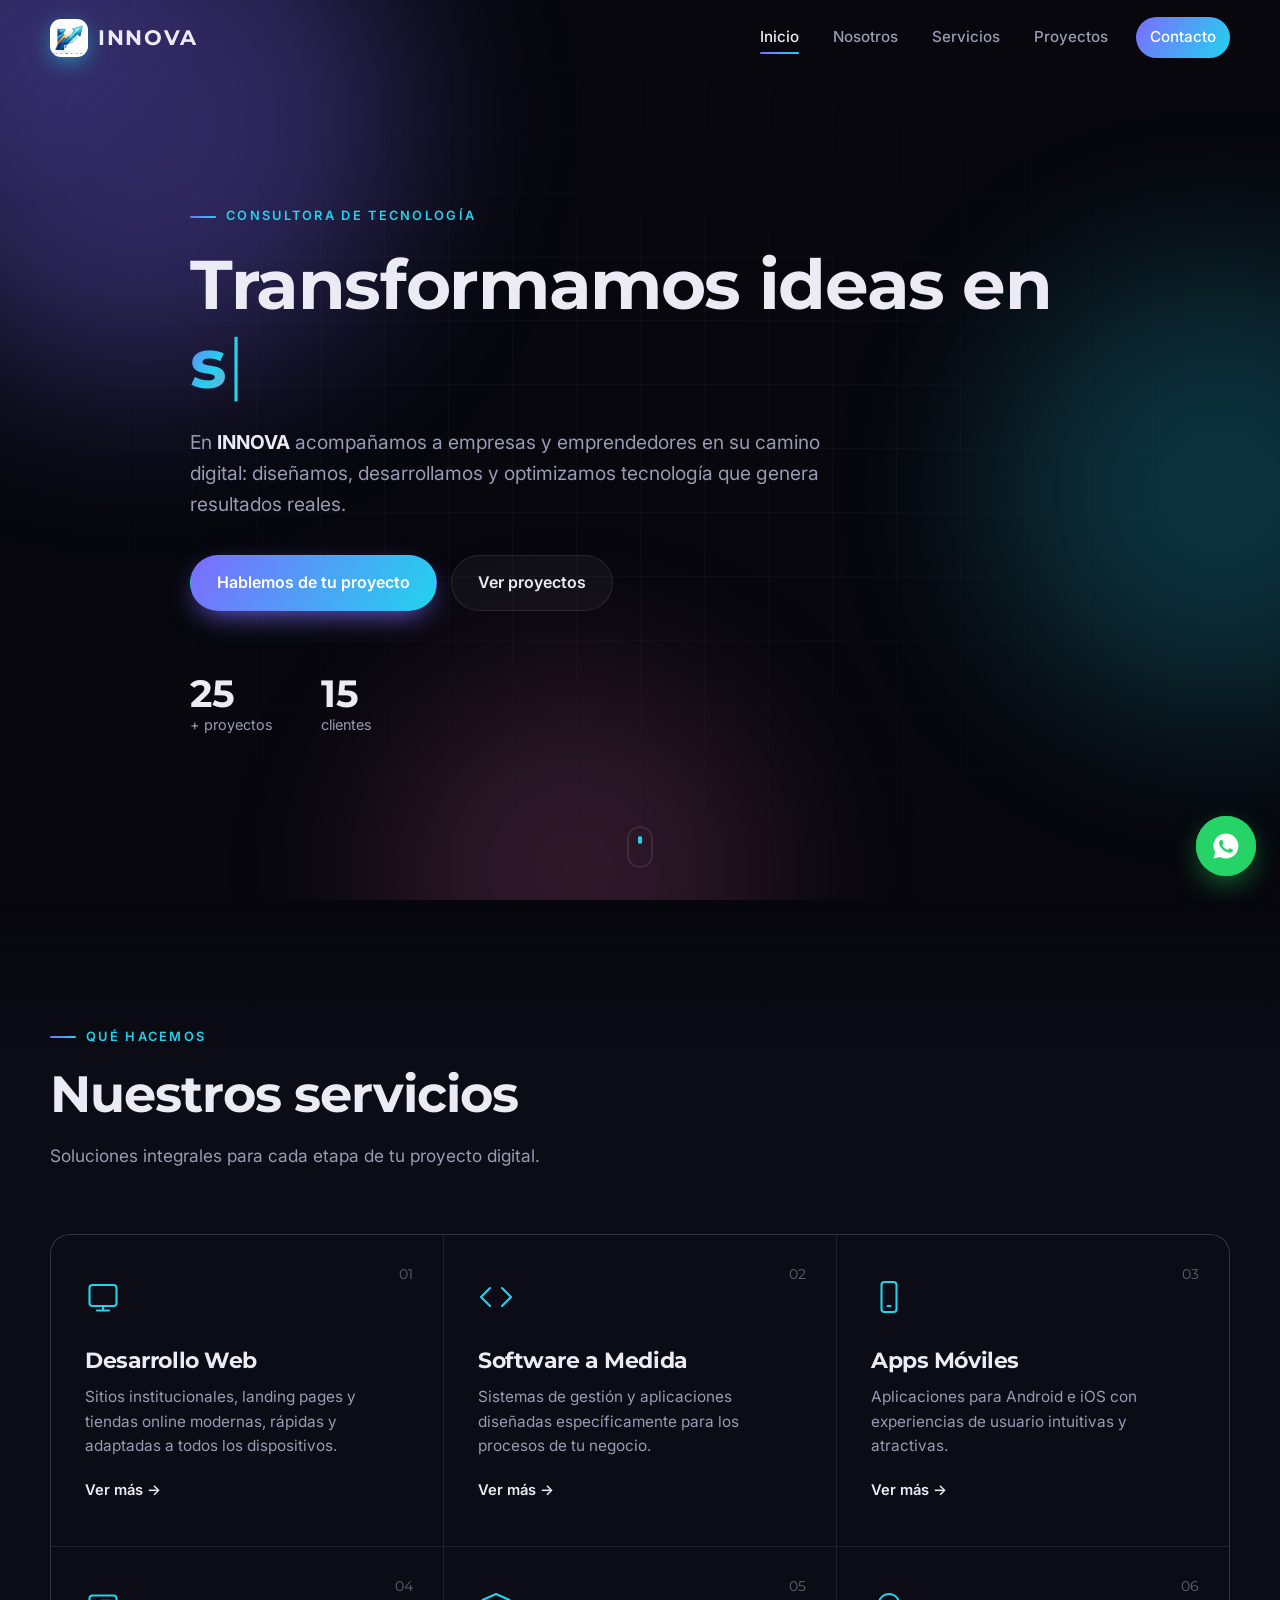
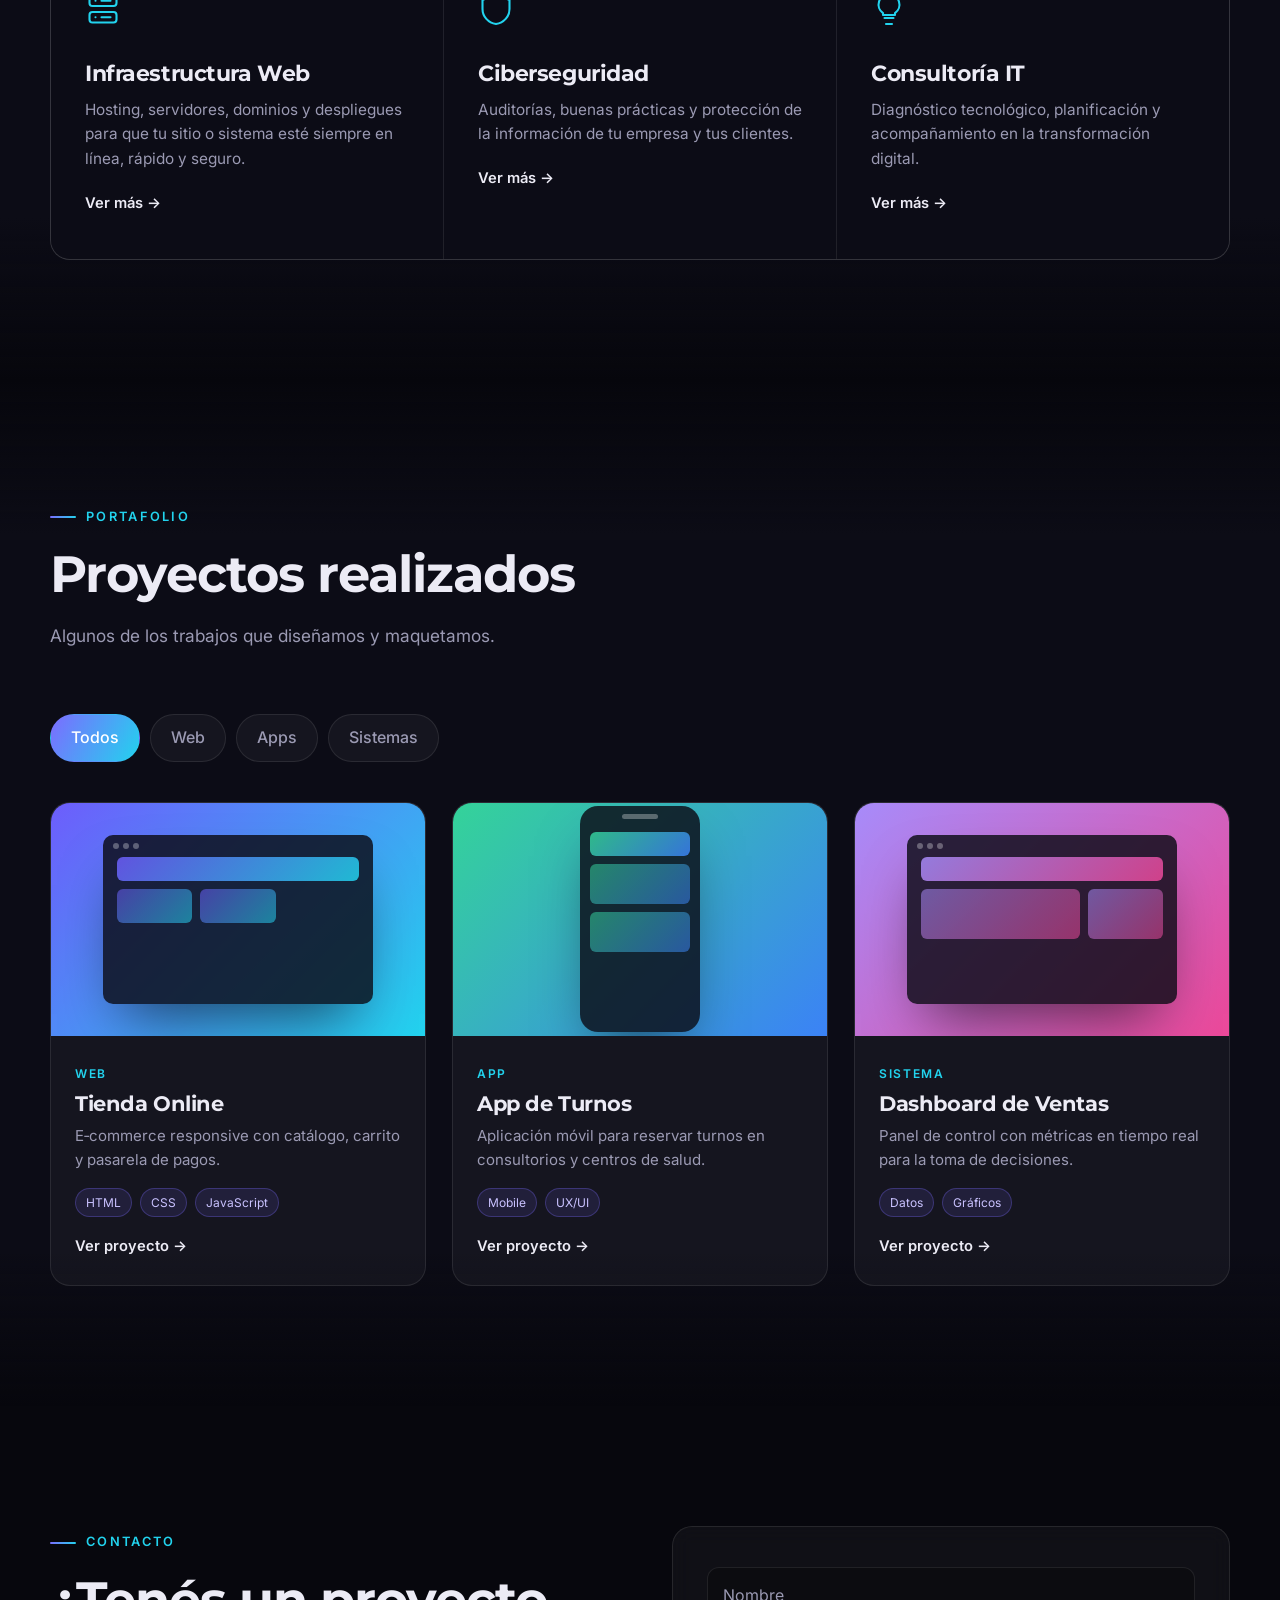
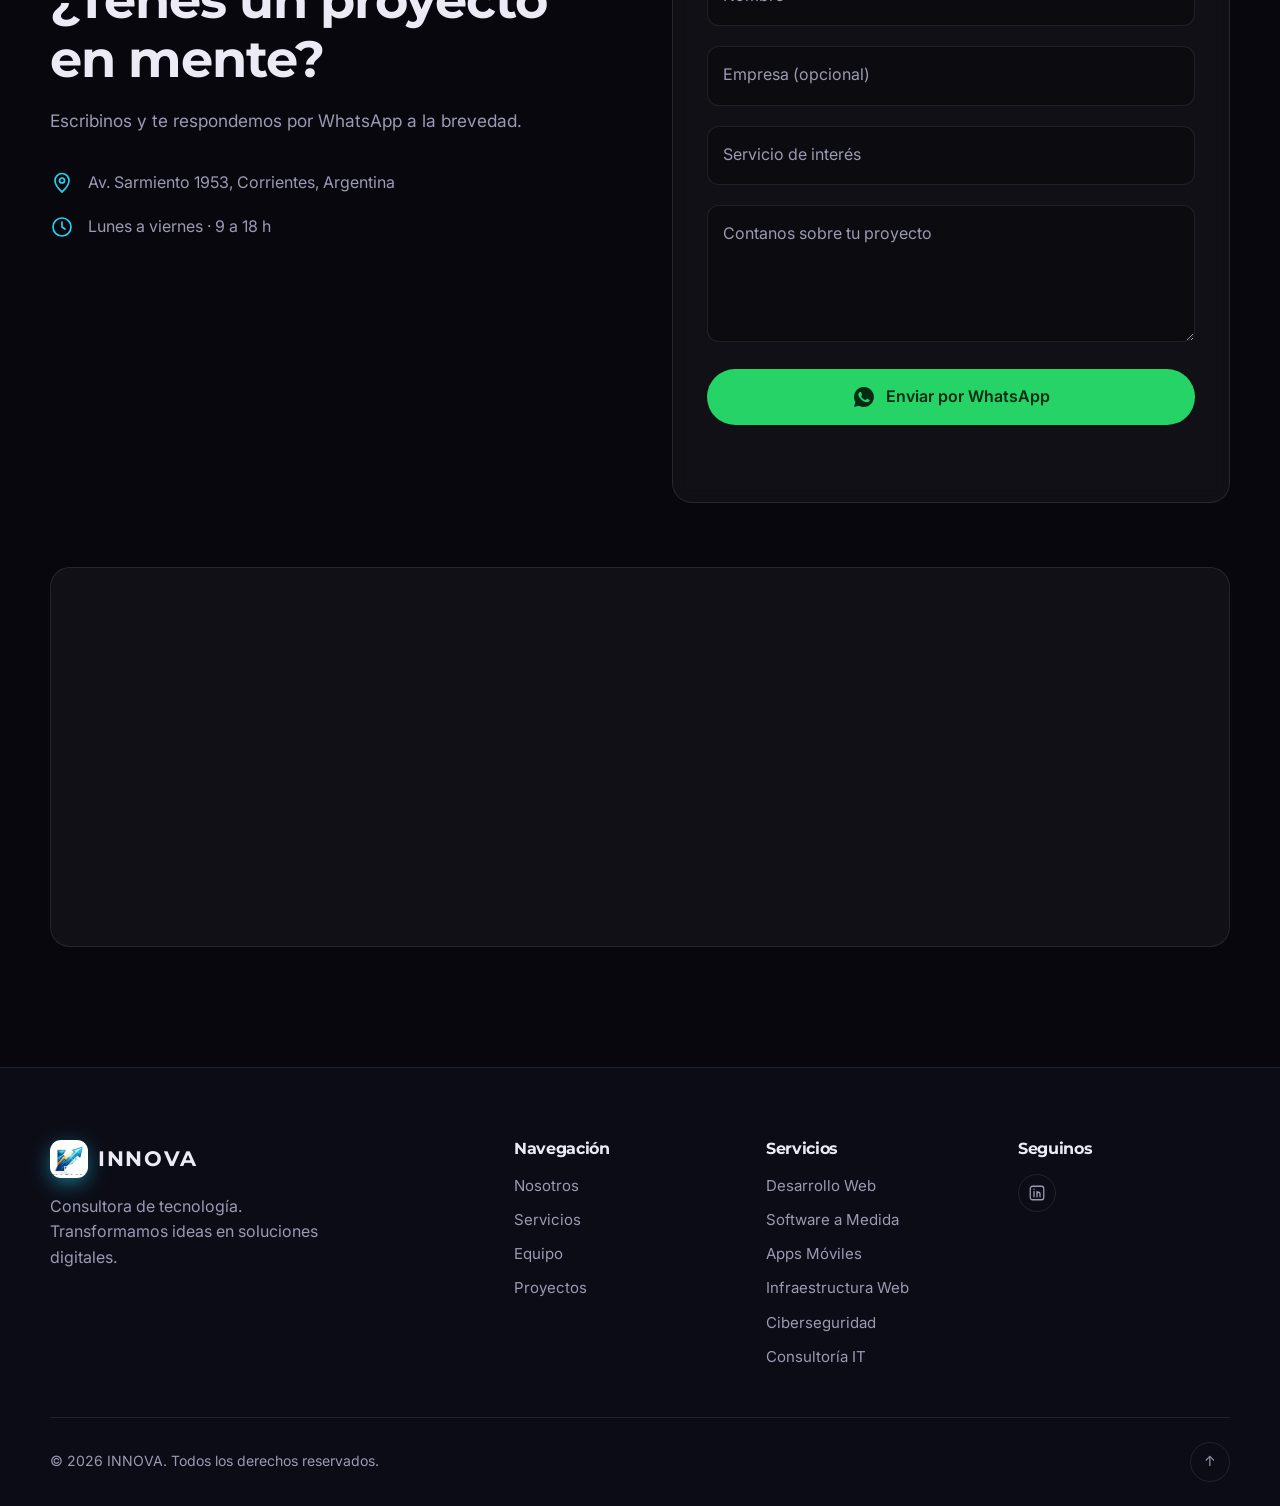
==== commit 3b9c81d9: "Agrego la página de Servicios y la enlazo desde el menú - Nueva página servicios.html con el listado" ====
--- a/index.html
+++ b/index.html
@@ -32,7 +32,7 @@
       <nav class="nav__menu" id="menu" aria-label="Principal">
         <a href="#inicio" class="nav__link active">Inicio</a>
         <a href="nosotros.html" class="nav__link">Nosotros</a>
-        <a href="#servicios" class="nav__link">Servicios</a>
+        <a href="servicios.html" class="nav__link">Servicios</a>
         <a href="#proyectos" class="nav__link">Proyectos</a>
         <a href="#contacto" class="nav__link nav__link--cta">Contacto</a>
       </nav>
@@ -253,7 +253,7 @@
         <h4>Navegación</h4>
         <ul>
           <li><a href="nosotros.html">Nosotros</a></li>
-          <li><a href="#servicios">Servicios</a></li>
+          <li><a href="servicios.html">Servicios</a></li>
           <li><a href="nosotros.html#equipo">Equipo</a></li>
           <li><a href="#proyectos">Proyectos</a></li>
         </ul>
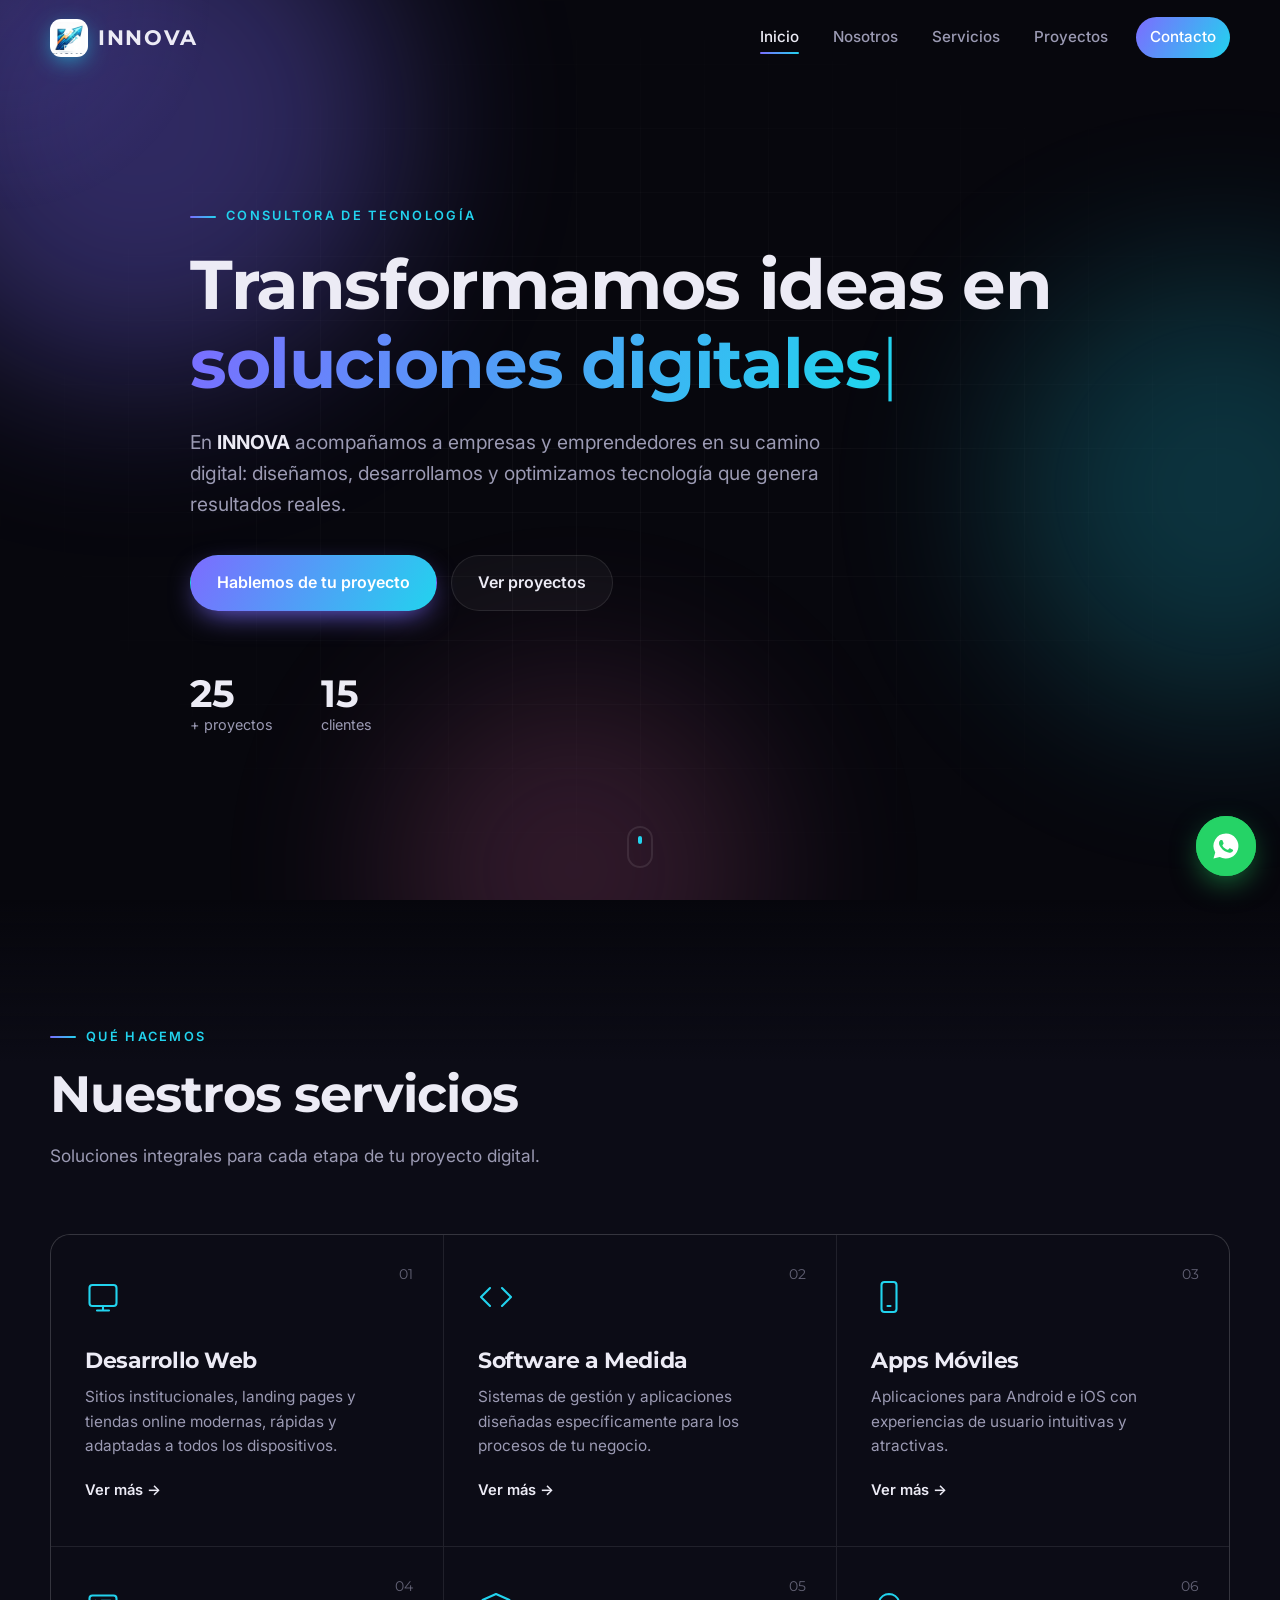
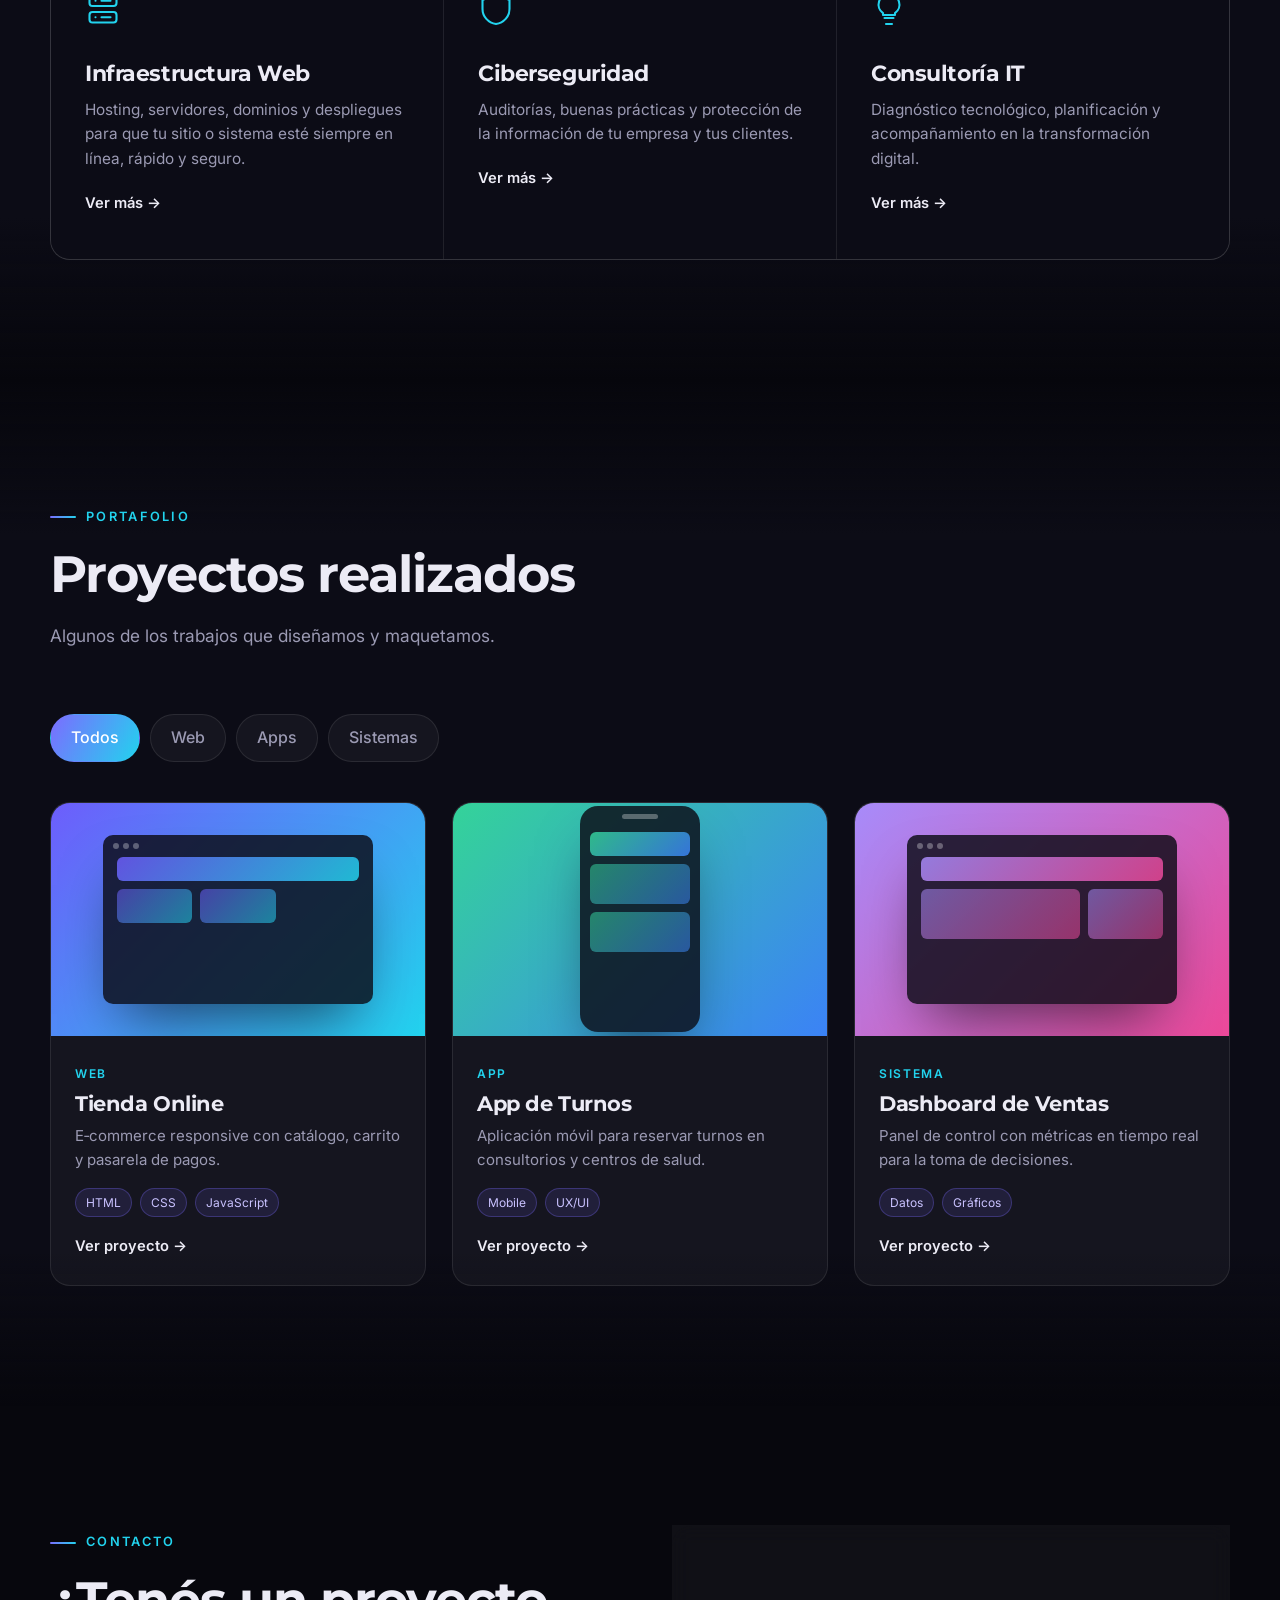
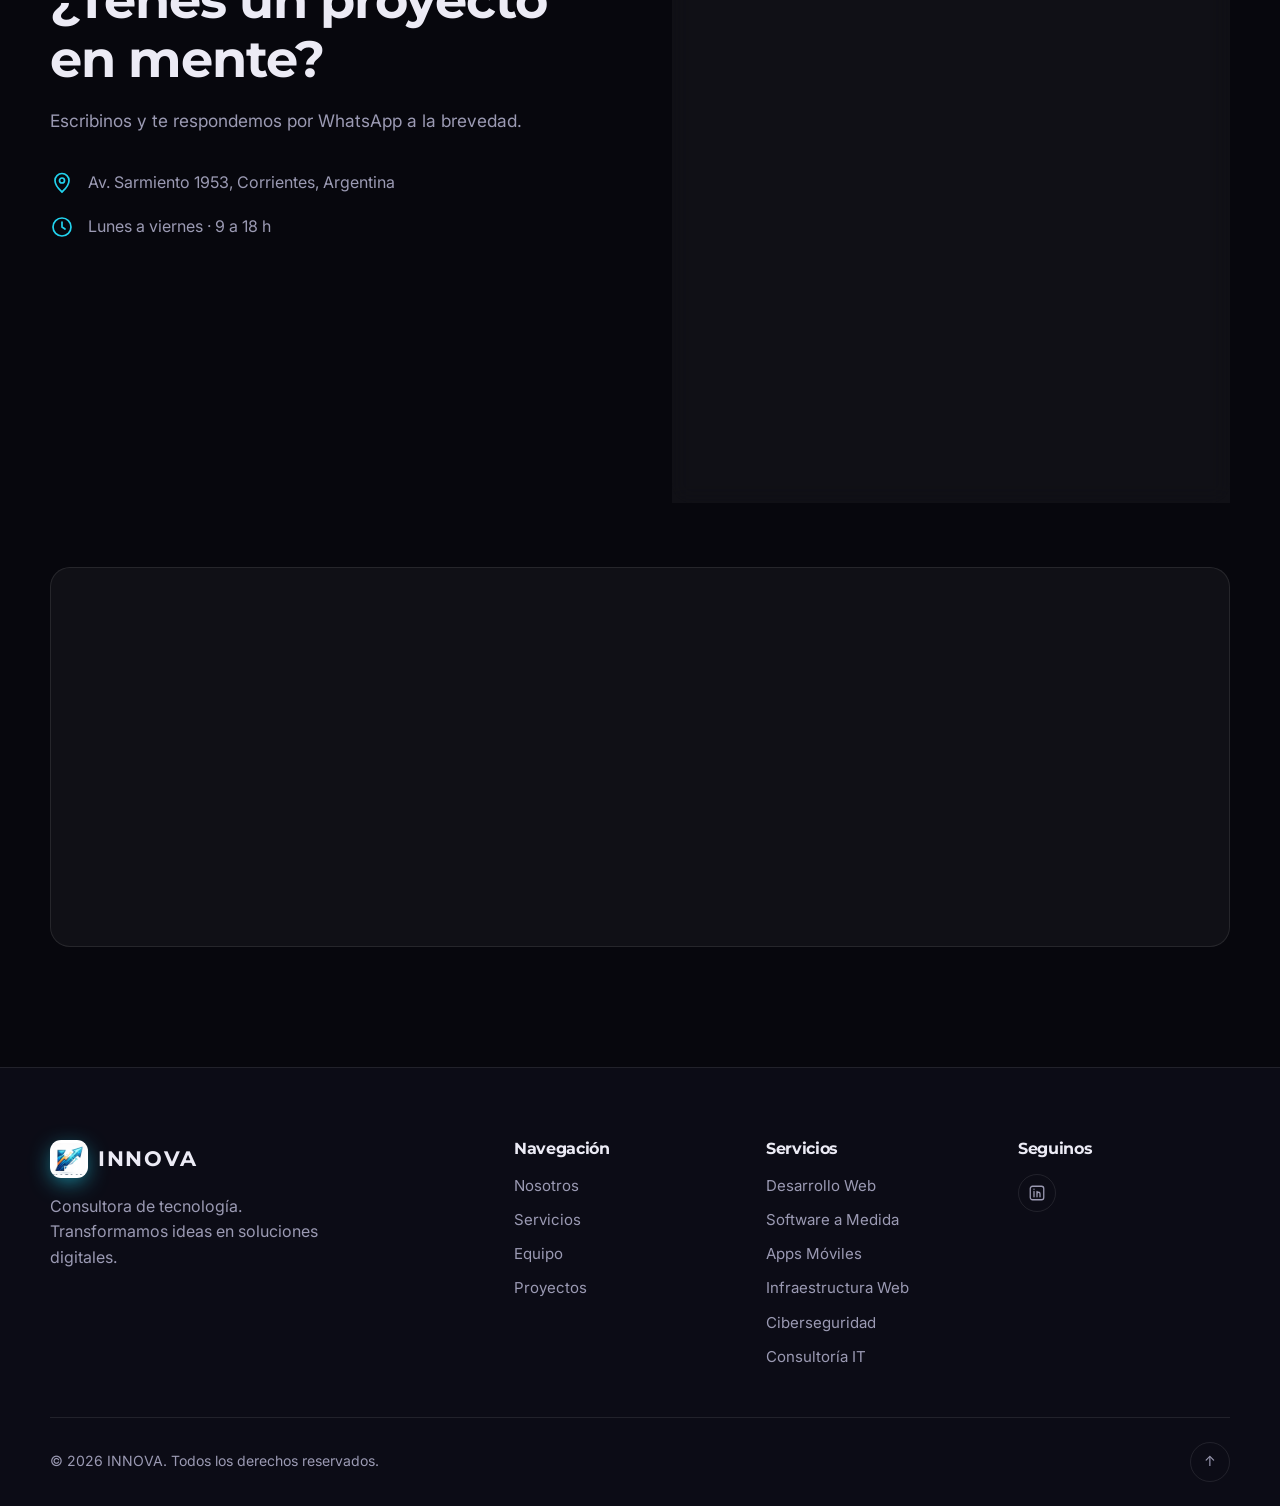
==== commit f890466b: "Agrego páginas de Proyectos y Contacto y las enlazo desde el menú - Nueva página proyectos.html con " ====
--- a/index.html
+++ b/index.html
@@ -33,8 +33,8 @@
         <a href="#inicio" class="nav__link active">Inicio</a>
         <a href="nosotros.html" class="nav__link">Nosotros</a>
         <a href="servicios.html" class="nav__link">Servicios</a>
-        <a href="#proyectos" class="nav__link">Proyectos</a>
-        <a href="#contacto" class="nav__link nav__link--cta">Contacto</a>
+        <a href="proyectos.html" class="nav__link">Proyectos</a>
+        <a href="contacto.html" class="nav__link nav__link--cta">Contacto</a>
       </nav>
       <button class="nav__toggle" id="navToggle" aria-label="Abrir menú" aria-expanded="false" aria-controls="menu">
         <span></span><span></span><span></span>
@@ -255,7 +255,7 @@
           <li><a href="nosotros.html">Nosotros</a></li>
           <li><a href="servicios.html">Servicios</a></li>
           <li><a href="nosotros.html#equipo">Equipo</a></li>
-          <li><a href="#proyectos">Proyectos</a></li>
+          <li><a href="proyectos.html">Proyectos</a></li>
         </ul>
       </div>
       <div>
--- a/css/styles.css
+++ b/css/styles.css
@@ -409,6 +409,7 @@
 /* ---------- Contacto ---------- */
 .contact { display: grid; grid-template-columns: 1fr 1fr; gap: 64px; align-items: start; }
 .contact__list { margin-top: 36px; display: grid; gap: 18px; }
+.contact__list:first-child { margin-top: 0; }
 .contact__list li { display: flex; align-items: center; gap: 14px; color: var(--muted); }
 .contact__list svg { color: var(--accent); flex-shrink: 0; }
 .contact__list a:hover { color: var(--text); }
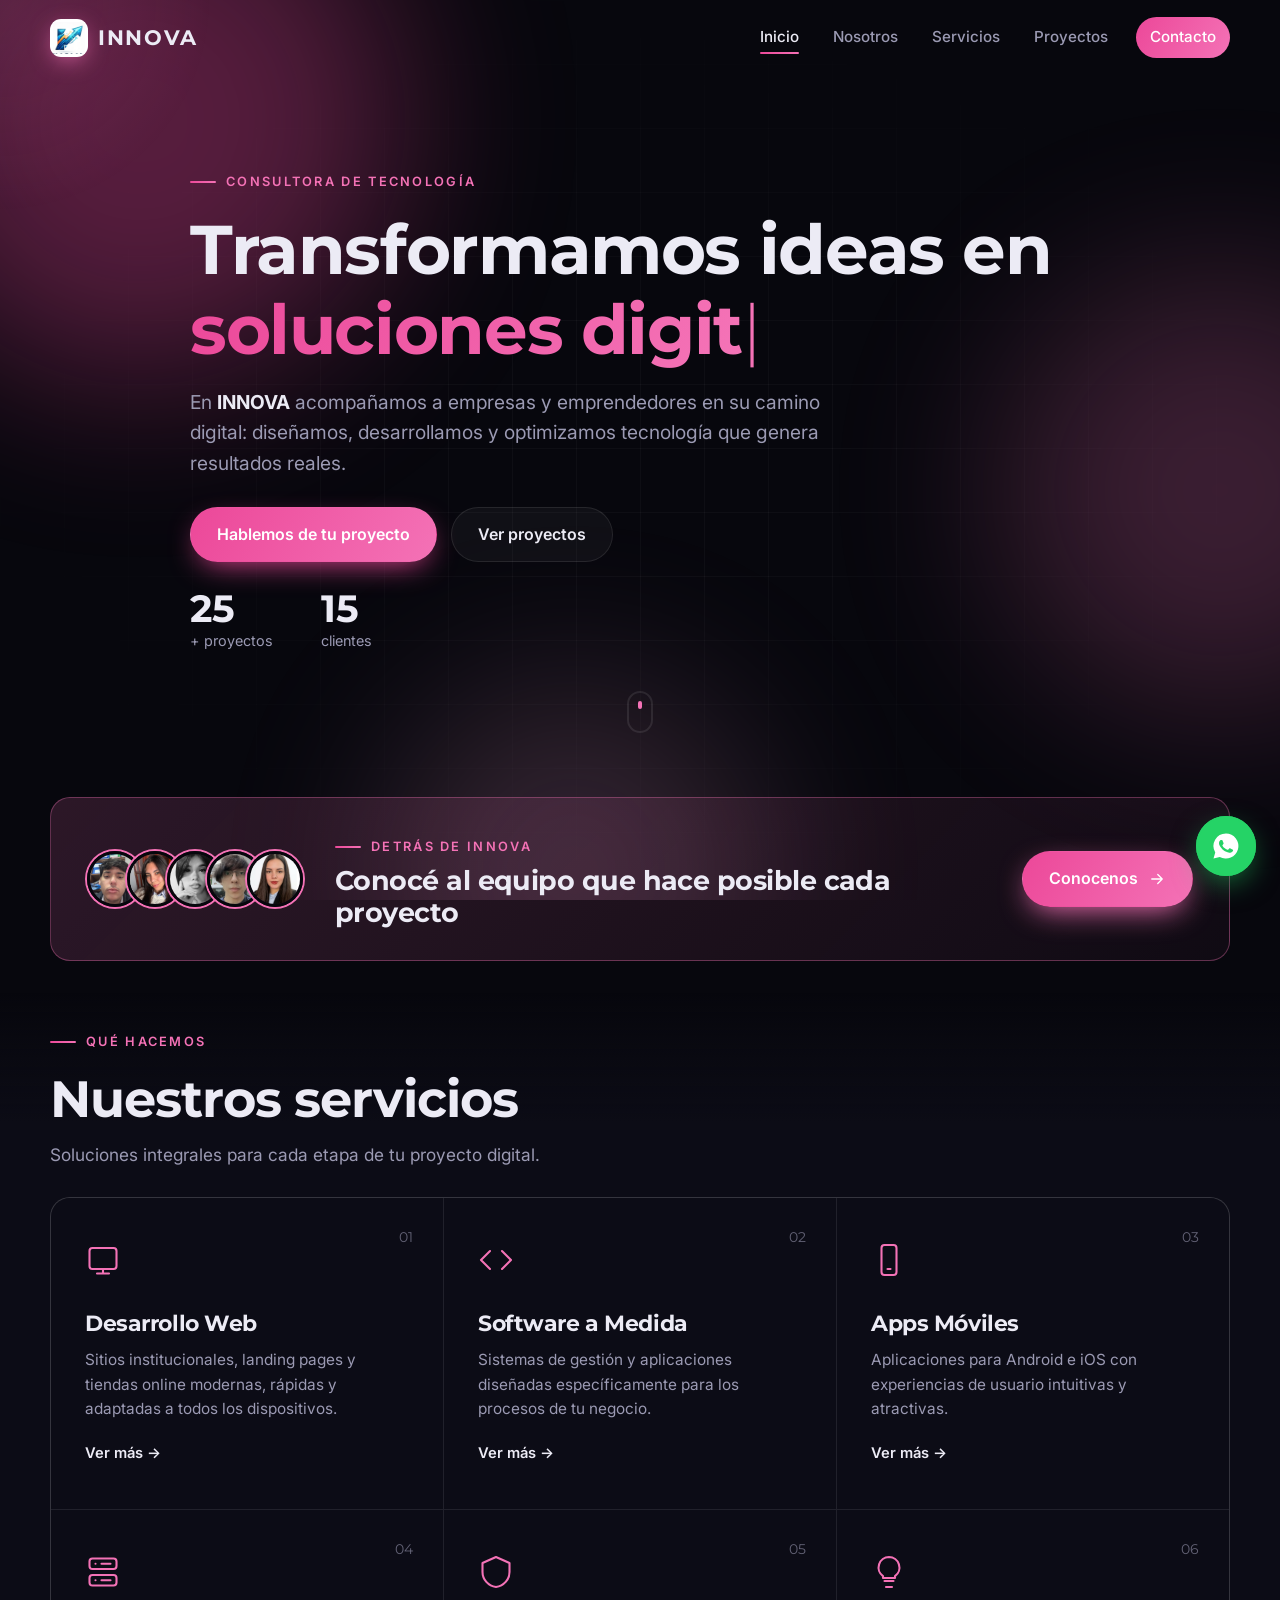
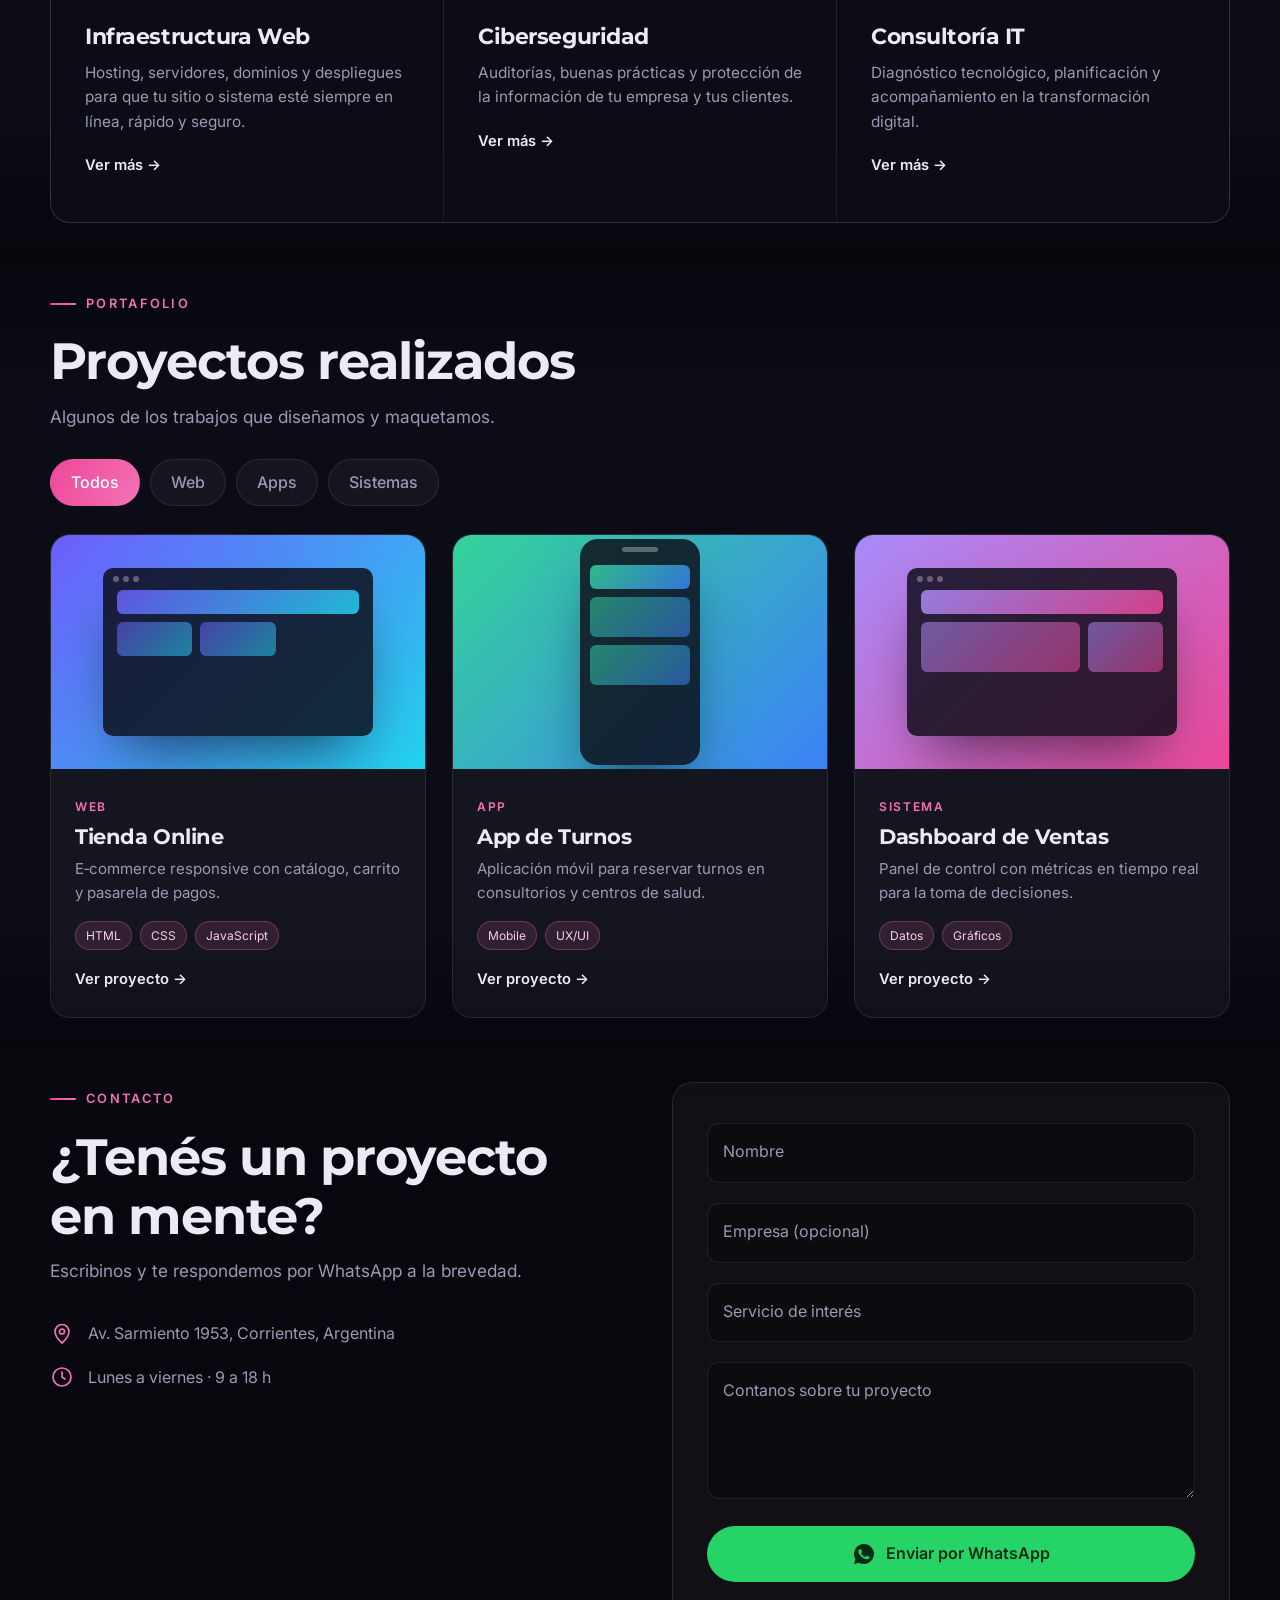
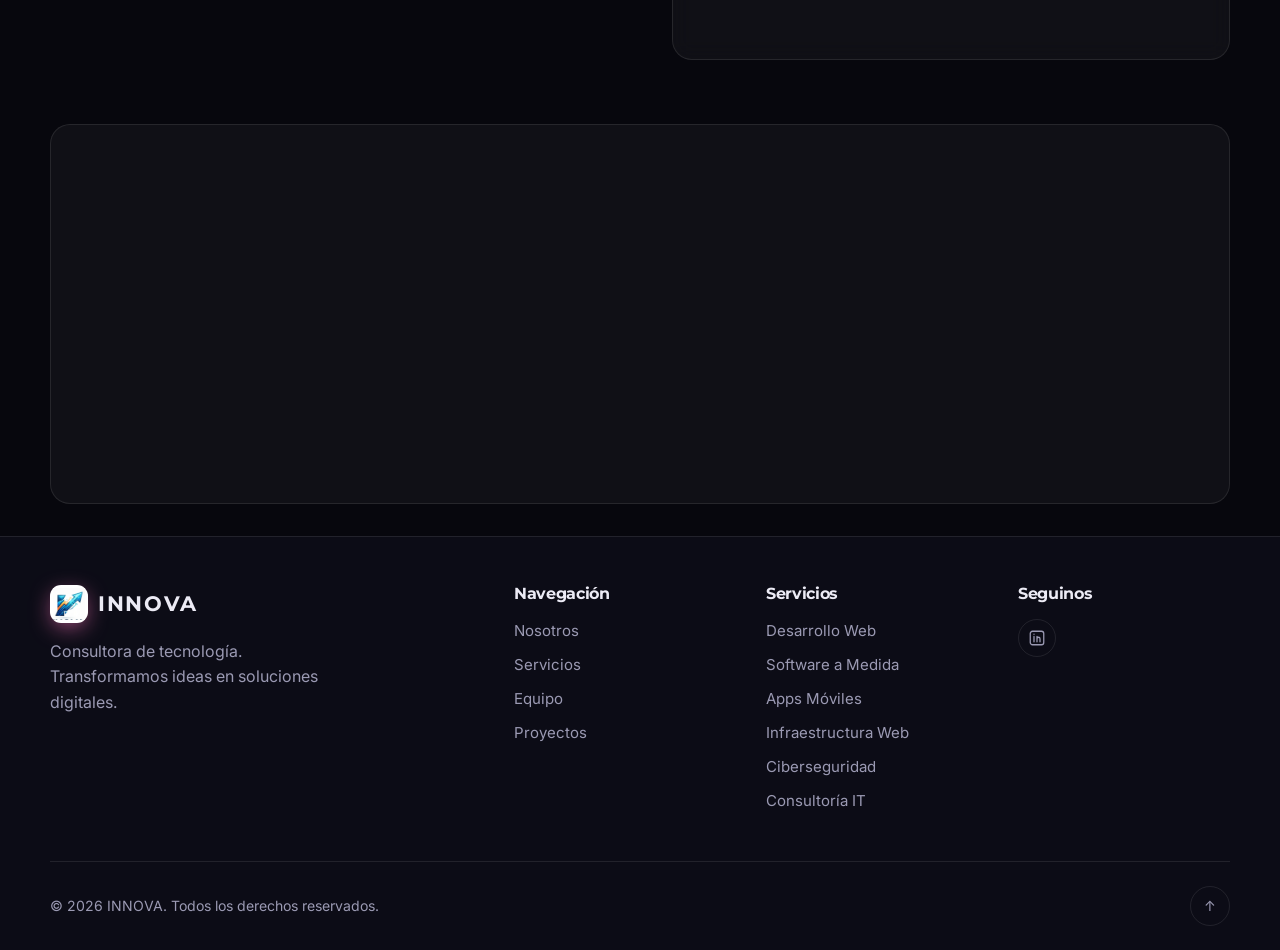
==== commit 7c970c67: "Paso los detalles al rosa #F472B6, agrego acceso a Nosotros en el inicio y reduzco la separación ent" ====
--- a/index.html
+++ b/index.html
@@ -67,6 +67,29 @@
       <a href="#servicios" class="scroll-hint" aria-label="Bajar"><span></span></a>
     </section>
 
+    <!-- ===================== ACCESO A NOSOTROS ===================== -->
+    <section class="section" id="equipo-teaser">
+      <div class="container">
+        <a href="nosotros.html" class="team-teaser reveal">
+          <div class="team-teaser__avatars" aria-hidden="true">
+            <img src="img/equipo/gaston-storti.jpg" alt="" />
+            <img src="img/equipo/agostina-perez.jpg" alt="" />
+            <img src="img/equipo/sasha-roa.jpg" alt="" />
+            <img src="img/equipo/santiago-lafuente.jpg" alt="" />
+            <img src="img/equipo/candela-may.jpg" alt="" />
+          </div>
+          <div class="team-teaser__text">
+            <p class="eyebrow">Detrás de INNOVA</p>
+            <h2>Conocé al equipo que hace posible cada proyecto</h2>
+          </div>
+          <span class="btn btn--team">
+            Conocenos
+            <svg viewBox="0 0 24 24"><path d="M5 12h14M13 6l6 6-6 6"/></svg>
+          </span>
+        </a>
+      </div>
+    </section>
+
     <!-- ===================== SERVICIOS ===================== -->
     <section class="section section--alt" id="servicios">
       <div class="container">
--- a/css/styles.css
+++ b/css/styles.css
@@ -10,9 +10,9 @@
   --border: rgba(255, 255, 255, 0.09);
   --text: #ecebf5;
   --muted: #9b9ab3;
-  --primary: #7c6cff;
-  --accent: #22d3ee;
-  --pink: #f472b6;
+  --primary: #ec4899;
+  --accent: #f472b6;
+  --pink: #f9a8d4;
   --whatsapp: #25d366;
   --gradient: linear-gradient(120deg, var(--primary), var(--accent));
   --radius: 20px;
@@ -79,7 +79,7 @@
 .cursor-glow {
   position: fixed; top: 0; left: 0; z-index: -1;
   width: 500px; height: 500px; border-radius: 50%;
-  background: radial-gradient(circle, rgba(124,108,255,0.14), transparent 60%);
+  background: radial-gradient(circle, rgba(244,114,182,0.14), transparent 60%);
   transform: translate(-50%, -50%);
   pointer-events: none; transition: opacity .3s;
 }
@@ -163,7 +163,7 @@
 .btn--block { width: 100%; }
 
 /* ---------- Hero ---------- */
-.hero { min-height: 100svh; display: flex; align-items: center; position: relative; padding: calc(var(--nav-h) + 40px) 0 80px; }
+.hero { min-height: 85svh; display: flex; align-items: center; position: relative; padding: calc(var(--nav-h) + 40px) 0 64px; }
 .hero__inner { max-width: 900px; }
 .eyebrow {
   display: inline-flex; align-items: center; gap: 10px;
@@ -171,7 +171,7 @@
   margin-bottom: 18px;
 }
 .eyebrow::before { content: ""; width: 26px; height: 2px; background: var(--gradient); border-radius: 2px; }
-.hero__title { font-size: clamp(2.2rem, 6vw, 4.3rem); font-weight: 700; margin-bottom: 24px; }
+.hero__title { font-size: clamp(2.2rem, 6vw, 4.3rem); font-weight: 700; margin-bottom: 18px; }
 .gradient-text {
   background: linear-gradient(120deg, var(--primary), var(--accent), var(--pink), var(--primary));
   background-size: 300% 100%;
@@ -182,9 +182,9 @@
 .caret { color: var(--accent); font-weight: 300; animation: blink 1s steps(1) infinite; }
 @keyframes blink { 50% { opacity: 0; } }
 
-.hero__lead { font-size: clamp(1rem, 2vw, 1.2rem); color: var(--muted); max-width: 640px; margin-bottom: 36px; }
+.hero__lead { font-size: clamp(1rem, 2vw, 1.2rem); color: var(--muted); max-width: 640px; margin-bottom: 28px; }
 .hero__lead strong { color: var(--text); }
-.hero__actions { display: flex; flex-wrap: wrap; gap: 14px; margin-bottom: 64px; }
+.hero__actions { display: flex; flex-wrap: wrap; gap: 14px; margin-bottom: 28px; }
 
 .stats { display: flex; flex-wrap: wrap; gap: 48px; }
 .stats li { display: flex; flex-direction: column; }
@@ -201,11 +201,51 @@
 }
 @keyframes scroll { 0% { opacity: 0; transform: translateY(0); } 40% { opacity: 1; } 100% { opacity: 0; transform: translateY(14px); } }
 
+/* ---------- Acceso a Nosotros ---------- */
+.team-teaser {
+  position: relative; display: flex; align-items: center; gap: 32px;
+  padding: 32px 36px; border-radius: var(--radius); overflow: hidden;
+  background: linear-gradient(135deg, rgba(244,114,182,.16), rgba(244,114,182,.04));
+  border: 1px solid rgba(244,114,182,.35);
+  transition: transform .5s var(--ease), border-color .4s, box-shadow .4s;
+}
+.team-teaser::after {
+  content: ""; position: absolute; inset: 0; pointer-events: none;
+  background: linear-gradient(110deg, transparent 35%, rgba(244,114,182,.18) 50%, transparent 65%);
+  transform: translateX(-100%); animation: sweep 4s var(--ease) infinite;
+}
+@keyframes sweep { 60%, 100% { transform: translateX(100%); } }
+.team-teaser:hover { transform: translateY(-6px); border-color: var(--accent); box-shadow: 0 20px 50px -20px var(--accent); }
+.team-teaser__avatars { display: flex; flex-shrink: 0; }
+.team-teaser__avatars img {
+  width: 56px; height: 56px; border-radius: 50%; object-fit: cover;
+  border: 3px solid var(--bg); box-shadow: 0 0 0 2px var(--accent);
+  margin-left: -16px; transition: transform .4s var(--ease), margin .4s var(--ease);
+}
+.team-teaser__avatars img:first-child { margin-left: 0; }
+.team-teaser:hover .team-teaser__avatars img { margin-left: -6px; }
+.team-teaser:hover .team-teaser__avatars img:first-child { margin-left: 0; }
+.team-teaser:hover .team-teaser__avatars img:nth-child(odd) { transform: translateY(-4px); }
+.team-teaser__text { flex: 1; }
+.team-teaser__text .eyebrow { margin-bottom: 8px; }
+.team-teaser__text h2 { font-size: clamp(1.25rem, 2.6vw, 1.7rem); }
+.btn--team {
+  position: relative; flex-shrink: 0; color: #fff; background: var(--gradient);
+  box-shadow: 0 10px 30px -8px var(--accent);
+  animation: pulse-ring 2.2s ease-out infinite;
+}
+.btn--team svg { width: 18px; height: 18px; transition: transform .3s var(--ease); }
+.team-teaser:hover .btn--team svg { transform: translateX(5px); }
+@keyframes pulse-ring {
+  0% { box-shadow: 0 10px 30px -8px var(--accent), 0 0 0 0 rgba(244,114,182,.55); }
+  100% { box-shadow: 0 10px 30px -8px var(--accent), 0 0 0 16px rgba(244,114,182,0); }
+}
+
 /* ---------- Secciones ---------- */
-.section { padding: 120px 0; position: relative; }
+.section { padding: 32px 0; position: relative; }
 .section--alt { background: linear-gradient(180deg, transparent, var(--bg-alt) 15%, var(--bg-alt) 85%, transparent); }
-.section__head { max-width: 680px; margin-bottom: 64px; }
-.section__title { font-size: clamp(2rem, 4.5vw, 3.2rem); margin-bottom: 18px; }
+.section__head { max-width: 680px; margin-bottom: 28px; }
+.section__title { font-size: clamp(2rem, 4.5vw, 3.2rem); margin-bottom: 12px; }
 .section__lead { color: var(--muted); font-size: 1.08rem; }
 
 /* ---------- Tarjetas / Identidad ---------- */
@@ -216,20 +256,20 @@
   transition: border-color .4s, background .4s, transform .5s var(--ease);
   transform-style: preserve-3d; will-change: transform;
 }
-.card:hover { border-color: rgba(124,108,255,.4); background: var(--surface-hover); }
+.card:hover { border-color: rgba(244,114,182,.4); background: var(--surface-hover); }
 .card h3 { font-size: 1.5rem; margin: 22px 0 12px; }
 .card p { color: var(--muted); }
 .card__icon {
   display: grid; place-items: center; width: 56px; height: 56px; border-radius: 16px;
-  background: linear-gradient(135deg, rgba(124,108,255,.25), rgba(34,211,238,.15));
-  border: 1px solid rgba(124,108,255,.35); color: var(--accent);
+  background: linear-gradient(135deg, rgba(244,114,182,.25), rgba(244,114,182,.15));
+  border: 1px solid rgba(244,114,182,.35); color: var(--accent);
 }
 .card__icon svg { width: 28px; height: 28px; }
 
 .tags { display: flex; flex-wrap: wrap; gap: 8px; }
 .tags li {
   padding: 6px 14px; border-radius: 999px; font-size: .85rem;
-  background: rgba(124,108,255,.12); border: 1px solid rgba(124,108,255,.3); color: #c9c2ff;
+  background: rgba(244,114,182,.12); border: 1px solid rgba(244,114,182,.3); color: #fbcfe8;
 }
 .tags--sm li { padding: 4px 10px; font-size: .75rem; }
 
@@ -238,7 +278,7 @@
 .service { position: relative; padding: 44px 34px; background: var(--bg-alt); overflow: hidden; transition: background .4s; }
 .service::before {
   content: ""; position: absolute; inset: 0;
-  background: radial-gradient(400px circle at var(--mx, 50%) var(--my, 50%), rgba(124,108,255,.16), transparent 50%);
+  background: radial-gradient(400px circle at var(--mx, 50%) var(--my, 50%), rgba(244,114,182,.16), transparent 50%);
   opacity: 0; transition: opacity .4s;
 }
 .service:hover::before { opacity: 1; }
@@ -253,18 +293,18 @@
 .service:hover .service__more { color: var(--accent); transform: translateX(6px); }
 
 /* ---------- Páginas de cada servicio ---------- */
-.page-hero { padding: calc(var(--nav-h) + 72px) 0 90px; }
+.page-hero { padding: calc(var(--nav-h) + 56px) 0 40px; }
 .page-hero .container > * { max-width: 820px; }
 .page-hero .hero__actions { margin-bottom: 0; }
-.breadcrumb { display: flex; flex-wrap: wrap; gap: 8px; font-size: .88rem; color: var(--muted); margin-bottom: 40px; }
+.breadcrumb { display: flex; flex-wrap: wrap; gap: 8px; font-size: .88rem; color: var(--muted); margin-bottom: 28px; }
 .breadcrumb a:hover, .breadcrumb [aria-current] { color: var(--text); }
 .page-hero__icon {
   display: grid; place-items: center; width: 72px; height: 72px; border-radius: 20px; margin-bottom: 28px;
-  background: linear-gradient(135deg, rgba(124,108,255,.25), rgba(34,211,238,.15));
-  border: 1px solid rgba(124,108,255,.35); color: var(--accent);
+  background: linear-gradient(135deg, rgba(244,114,182,.25), rgba(244,114,182,.15));
+  border: 1px solid rgba(244,114,182,.35); color: var(--accent);
 }
 .page-hero__icon svg { width: 36px; height: 36px; stroke-width: 1.4; }
-.page-hero__title { font-size: clamp(2.4rem, 6vw, 4rem); font-weight: 700; margin-bottom: 24px; }
+.page-hero__title { font-size: clamp(2.4rem, 6vw, 4rem); font-weight: 700; margin-bottom: 18px; }
 
 .features { display: grid; grid-template-columns: repeat(3, 1fr); gap: 24px; }
 .feature {
@@ -272,8 +312,8 @@
   background: var(--surface); border: 1px solid var(--border);
   transition: border-color .4s, transform .5s var(--ease);
 }
-.feature:hover { border-color: rgba(124,108,255,.4); transform: translateY(-6px); }
-.feature__check { display: grid; place-items: center; width: 40px; height: 40px; border-radius: 12px; margin-bottom: 20px; background: rgba(34,211,238,.12); color: var(--accent); }
+.feature:hover { border-color: rgba(244,114,182,.4); transform: translateY(-6px); }
+.feature__check { display: grid; place-items: center; width: 40px; height: 40px; border-radius: 12px; margin-bottom: 20px; background: rgba(244,114,182,.12); color: var(--accent); }
 .feature__check svg { width: 20px; height: 20px; stroke-width: 2.2; }
 .feature h3 { font-size: 1.15rem; margin-bottom: 10px; }
 .feature p { color: var(--muted); font-size: .95rem; }
@@ -297,13 +337,13 @@
 .other svg { color: var(--accent); width: 28px; height: 28px; stroke-width: 1.5; }
 .other span { font-weight: 600; }
 .other small { color: var(--muted); font-size: .85rem; transition: color .3s; }
-.other:hover { border-color: rgba(124,108,255,.4); background: var(--surface-hover); transform: translateY(-4px); }
+.other:hover { border-color: rgba(244,114,182,.4); background: var(--surface-hover); transform: translateY(-4px); }
 .other:hover small { color: var(--accent); }
 
 .cta {
   text-align: center; padding: 64px 32px; border-radius: var(--radius);
-  background: linear-gradient(135deg, rgba(124,108,255,.18), rgba(34,211,238,.1));
-  border: 1px solid rgba(124,108,255,.3);
+  background: linear-gradient(135deg, rgba(244,114,182,.18), rgba(244,114,182,.1));
+  border: 1px solid rgba(244,114,182,.3);
 }
 .cta h2 { font-size: clamp(1.8rem, 4vw, 2.6rem); margin-bottom: 14px; }
 .cta p { color: var(--muted); max-width: 560px; margin: 0 auto 30px; }
@@ -318,7 +358,7 @@
   background: var(--surface); border: 1px solid var(--border);
   transition: transform .5s var(--ease), border-color .4s;
 }
-.member:hover { transform: translateY(-8px); border-color: rgba(34,211,238,.35); }
+.member:hover { transform: translateY(-8px); border-color: rgba(244,114,182,.35); }
 .member__avatar {
   position: relative; width: 120px; height: 120px; margin: 0 auto 22px; border-radius: 50%;
   padding: 3px; background: var(--gradient);
@@ -350,10 +390,10 @@
   transition: color .3s, border-color .3s, transform .3s var(--ease), background .3s;
 }
 .member__social svg { width: 17px; height: 17px; fill: currentColor; stroke: none; }
-.member__social a:hover, .footer__social a:hover { color: #fff; border-color: var(--primary); background: rgba(124,108,255,.2); transform: translateY(-3px); }
+.member__social a:hover, .footer__social a:hover { color: #fff; border-color: var(--primary); background: rgba(244,114,182,.2); transform: translateY(-3px); }
 
 /* ---------- Proyectos ---------- */
-.filters { display: flex; flex-wrap: wrap; gap: 10px; margin-bottom: 40px; }
+.filters { display: flex; flex-wrap: wrap; gap: 10px; margin-bottom: 28px; }
 .filter {
   padding: 10px 20px; border-radius: 999px; cursor: pointer;
   background: var(--surface); border: 1px solid var(--border); color: var(--muted); font-weight: 500;
@@ -368,7 +408,7 @@
   background: var(--surface); border: 1px solid var(--border);
   transition: transform .5s var(--ease), border-color .4s, opacity .4s;
 }
-.project:hover { transform: translateY(-8px); border-color: rgba(124,108,255,.4); }
+.project:hover { transform: translateY(-8px); border-color: rgba(244,114,182,.4); }
 .project.hide { display: none; }
 .project.pop { animation: pop .6s var(--ease) both; }
 @keyframes pop { from { opacity: 0; transform: scale(.94) translateY(20px); } }
@@ -437,7 +477,7 @@
   position: absolute; left: 16px; top: 16px; color: var(--muted); pointer-events: none;
   transition: all .25s var(--ease);
 }
-.field input:focus, .field textarea:focus, .field select:focus { border-color: var(--primary); box-shadow: 0 0 0 4px rgba(124,108,255,.15); }
+.field input:focus, .field textarea:focus, .field select:focus { border-color: var(--primary); box-shadow: 0 0 0 4px rgba(244,114,182,.15); }
 .field input:focus + label, .field input:not(:placeholder-shown) + label,
 .field textarea:focus + label, .field textarea:not(:placeholder-shown) + label,
 .field select:focus + label, .field select:valid + label {
@@ -448,7 +488,7 @@
 .form__note { min-height: 1.2em; font-size: .88rem; color: var(--muted); text-align: center; }
 
 /* ---------- Footer ---------- */
-.footer { border-top: 1px solid var(--border); padding: 72px 0 0; background: var(--bg-alt); }
+.footer { border-top: 1px solid var(--border); padding: 48px 0 0; background: var(--bg-alt); }
 .footer__grid { display: grid; grid-template-columns: 2fr 1fr 1fr 1fr; gap: 40px; padding-bottom: 48px; }
 .footer__text { color: var(--muted); margin-top: 16px; max-width: 300px; }
 .footer h4 { font-size: 1rem; margin-bottom: 16px; }
@@ -515,7 +555,6 @@
   .identity, .contact { grid-template-columns: 1fr; }
   .contact { gap: 40px; }
   .contact__map { height: 300px; }
-  .section { padding: 90px 0; }
 }
 
 @media (max-width: 600px) {
@@ -530,6 +569,9 @@
   .form { padding: 28px 20px; }
   .footer__grid { grid-template-columns: 1fr; }
   .cursor-glow { display: none; }
+  .team-teaser { flex-direction: column; text-align: center; padding: 28px 20px; gap: 20px; }
+  .team-teaser__text .eyebrow { justify-content: center; }
+  .team-teaser__avatars img { width: 48px; height: 48px; }
 }
 
 @media (prefers-reduced-motion: reduce) {
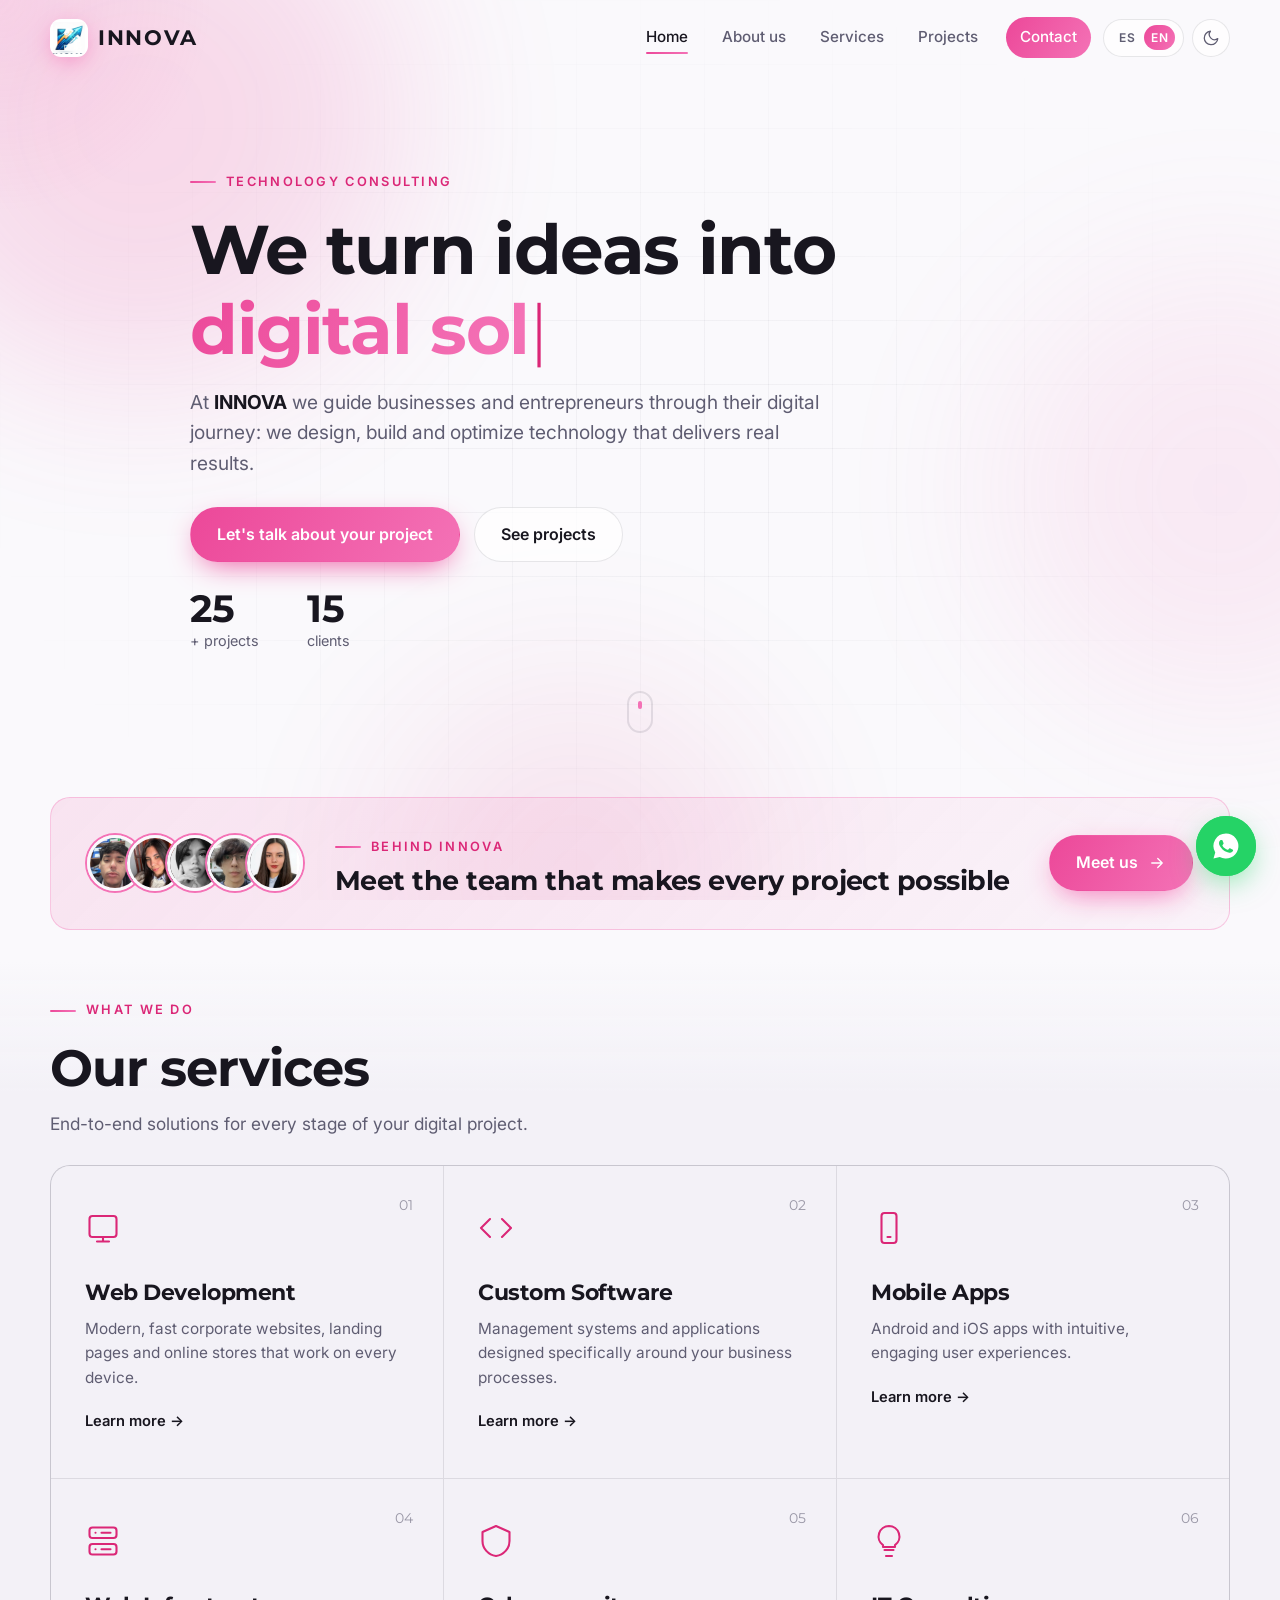
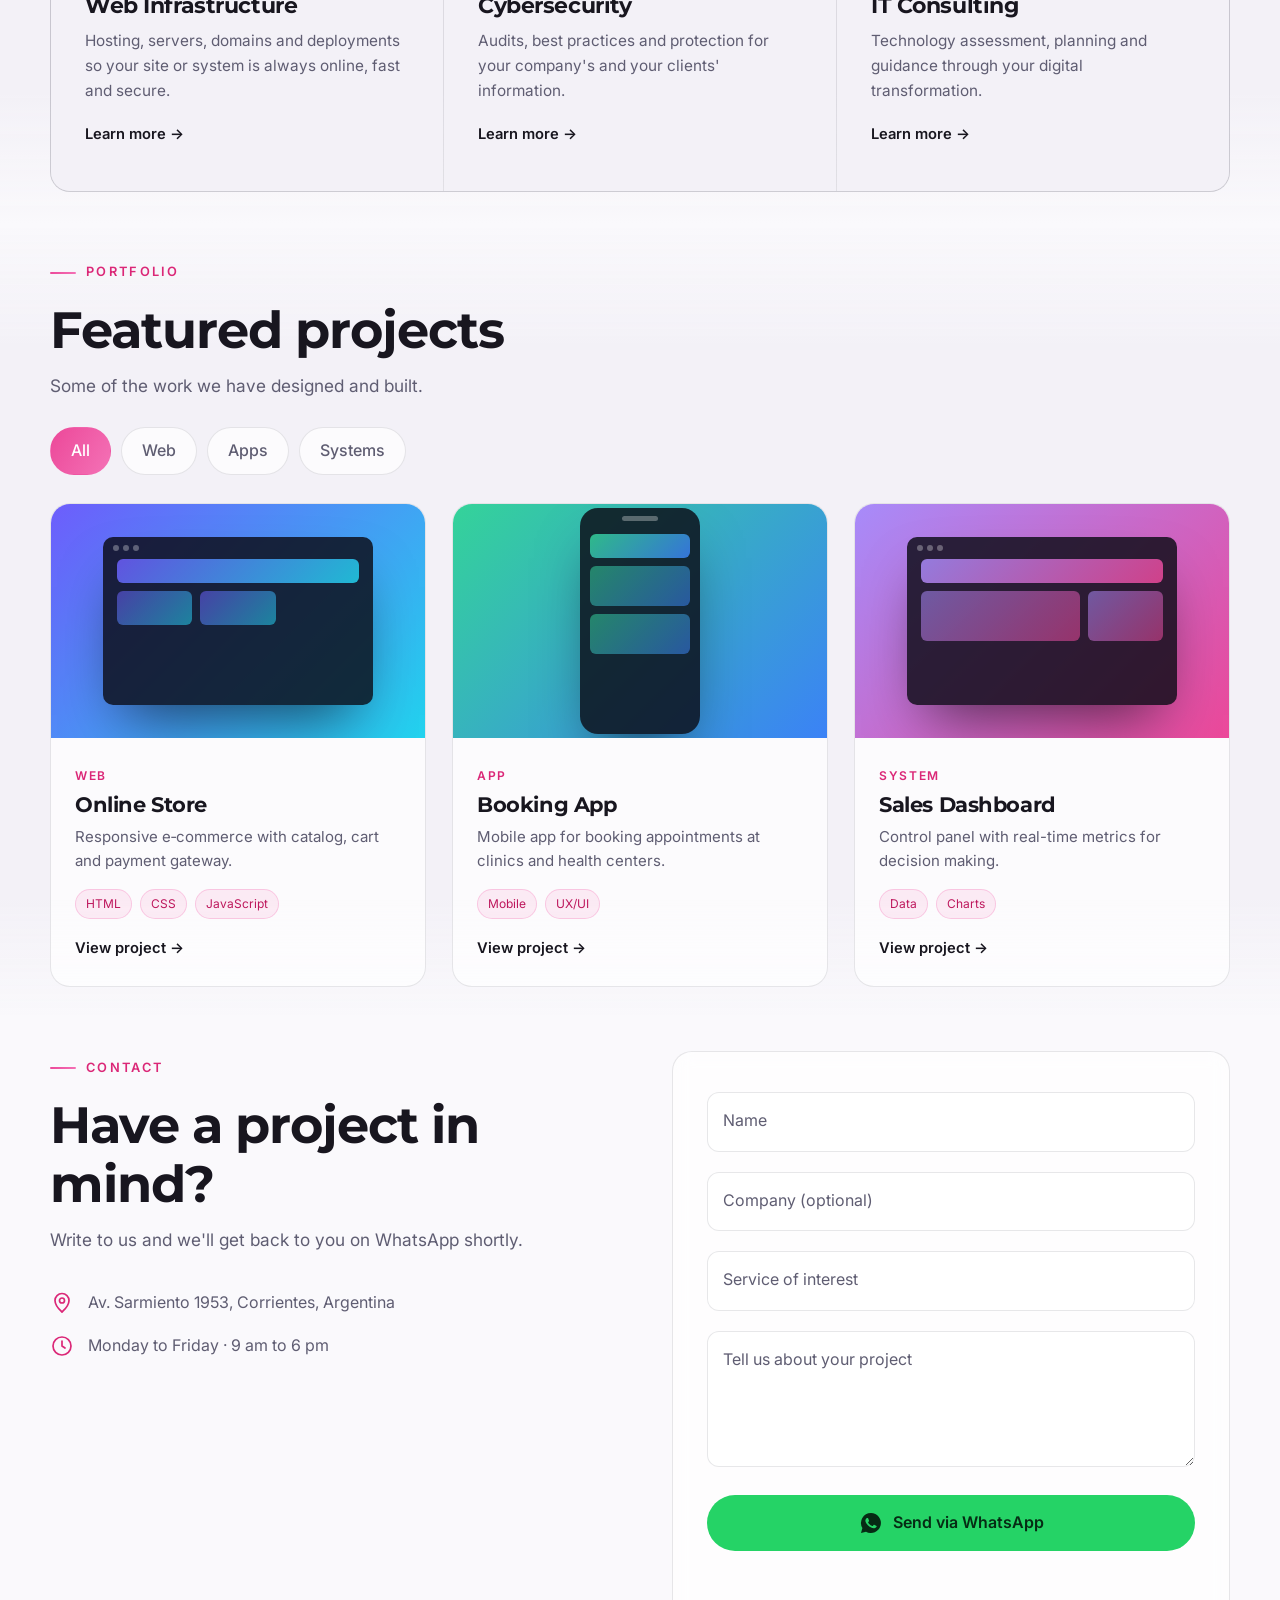
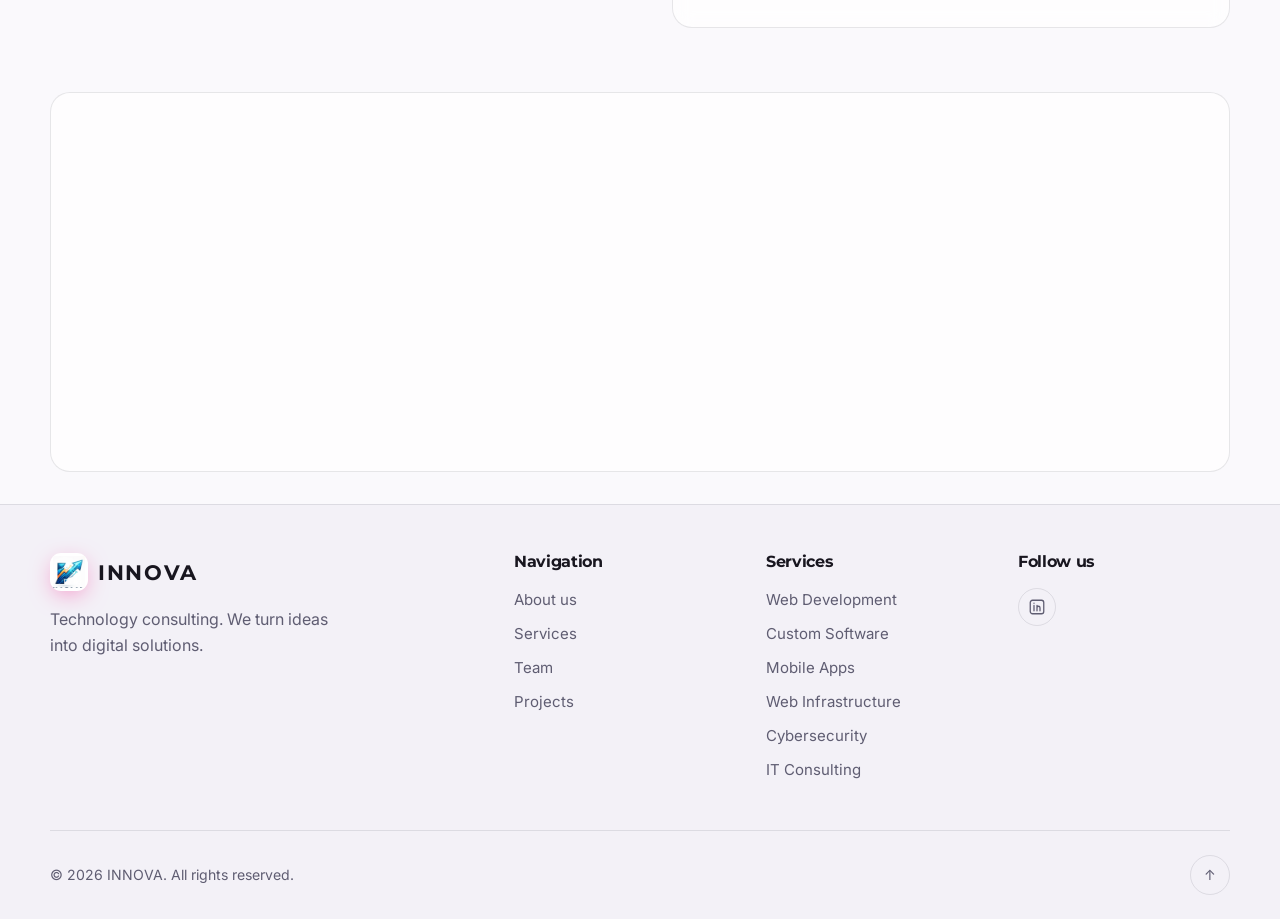
==== commit 1828921a: "Agrego modo claro/oscuro y versión en inglés, cambiables desde el menú Co-Authored-By: Claude Opus 5" ====
--- a/index.html
+++ b/index.html
@@ -10,6 +10,8 @@
   <link href="https://fonts.googleapis.com/css2?family=Inter:wght@400;500;600&family=Montserrat:wght@500;600;700;800&display=swap" rel="stylesheet" />
   <link rel="icon" type="image/png" href="img/logo-icono.png" />
   <link rel="stylesheet" href="css/styles.css" />
+  <script src="js/translations.js"></script>
+  <script src="js/preferences.js"></script>
 </head>
 <body>
   <!-- Fondo animado -->
@@ -36,6 +38,15 @@
         <a href="proyectos.html" class="nav__link">Proyectos</a>
         <a href="contacto.html" class="nav__link nav__link--cta">Contacto</a>
       </nav>
+      <div class="nav__prefs">
+        <button type="button" class="pref-btn pref-btn--lang" id="langToggle">
+          <span>ES</span><span>EN</span>
+        </button>
+        <button type="button" class="pref-btn" id="themeToggle">
+          <svg class="icon-sun" viewBox="0 0 24 24"><circle cx="12" cy="12" r="4"/><path d="M12 2v2M12 20v2M4.9 4.9l1.4 1.4M17.7 17.7l1.4 1.4M2 12h2M20 12h2M4.9 19.1l1.4-1.4M17.7 6.3l1.4-1.4"/></svg>
+          <svg class="icon-moon" viewBox="0 0 24 24"><path d="M21 12.8A9 9 0 1 1 11.2 3a7 7 0 0 0 9.8 9.8z"/></svg>
+        </button>
+      </div>
       <button class="nav__toggle" id="navToggle" aria-label="Abrir menú" aria-expanded="false" aria-controls="menu">
         <span></span><span></span><span></span>
       </button>
--- a/css/styles.css
+++ b/css/styles.css
@@ -14,11 +14,44 @@
   --accent: #f472b6;
   --pink: #f9a8d4;
   --whatsapp: #25d366;
+  --accent-text: #f472b6;
+  --tag-text: #fbcfe8;
+  --border-strong: rgba(255, 255, 255, 0.25);
+  --nav-bg: rgba(7, 7, 13, 0.7);
+  --menu-bg: rgba(7, 7, 13, 0.96);
+  --field-bg: rgba(0, 0, 0, 0.25);
+  --grid-line: rgba(255, 255, 255, 0.03);
+  --blob-opacity: 1;
   --gradient: linear-gradient(120deg, var(--primary), var(--accent));
   --radius: 20px;
   --ease: cubic-bezier(0.22, 1, 0.36, 1);
   --nav-h: 76px;
-}
+  color-scheme: dark;
+}
+
+/* ---------- Modo claro ---------- */
+:root[data-theme="light"] {
+  --bg: #faf9fc;
+  --bg-alt: #f3f1f7;
+  --surface: rgba(255, 255, 255, 0.7);
+  --surface-hover: #fff;
+  --border: rgba(24, 22, 40, 0.1);
+  --border-strong: rgba(24, 22, 40, 0.25);
+  --text: #18161f;
+  --muted: #5f5d72;
+  --accent-text: #db2777;
+  --tag-text: #be185d;
+  --pink: #db2777;
+  --nav-bg: rgba(250, 249, 252, 0.75);
+  --menu-bg: rgba(250, 249, 252, 0.97);
+  --field-bg: #fff;
+  --grid-line: rgba(24, 22, 40, 0.04);
+  --blob-opacity: 0.5;
+  color-scheme: light;
+}
+
+/* Mientras se traduce la página al inglés (evita ver el español un instante) */
+.i18n-pending body { visibility: hidden; }
 
 *,
 *::before,
@@ -33,6 +66,7 @@
   line-height: 1.6;
   overflow-x: hidden;
   -webkit-font-smoothing: antialiased;
+  transition: background-color .4s, color .4s;
 }
 
 h1, h2, h3, h4 { font-family: "Montserrat", sans-serif; line-height: 1.15; letter-spacing: -0.02em; }
@@ -54,12 +88,12 @@
 .bg { position: fixed; inset: 0; z-index: -1; overflow: hidden; pointer-events: none; }
 .blob {
   position: absolute; border-radius: 50%;
-  filter: blur(90px); opacity: 0.35;
+  filter: blur(90px); opacity: calc(0.35 * var(--blob-opacity));
   animation: float 22s var(--ease) infinite alternate;
 }
 .blob--1 { width: 520px; height: 520px; background: var(--primary); top: -140px; left: -120px; }
-.blob--2 { width: 440px; height: 440px; background: var(--accent); top: 30%; right: -160px; animation-delay: -6s; opacity: 0.22; }
-.blob--3 { width: 380px; height: 380px; background: var(--pink); bottom: -160px; left: 30%; animation-delay: -12s; opacity: 0.18; }
+.blob--2 { width: 440px; height: 440px; background: var(--accent); top: 30%; right: -160px; animation-delay: -6s; opacity: calc(0.22 * var(--blob-opacity)); }
+.blob--3 { width: 380px; height: 380px; background: var(--pink); bottom: -160px; left: 30%; animation-delay: -12s; opacity: calc(0.18 * var(--blob-opacity)); }
 
 @keyframes float {
   0%   { transform: translate(0, 0) scale(1); }
@@ -70,8 +104,8 @@
 .grid-overlay {
   position: absolute; inset: 0;
   background-image:
-    linear-gradient(rgba(255,255,255,0.03) 1px, transparent 1px),
-    linear-gradient(90deg, rgba(255,255,255,0.03) 1px, transparent 1px);
+    linear-gradient(var(--grid-line) 1px, transparent 1px),
+    linear-gradient(90deg, var(--grid-line) 1px, transparent 1px);
   background-size: 64px 64px;
   mask-image: radial-gradient(ellipse at center, #000 20%, transparent 75%);
 }
@@ -100,7 +134,7 @@
 }
 .nav.scrolled {
   --nav-h: 64px;
-  background: rgba(7, 7, 13, 0.7);
+  background: var(--nav-bg);
   backdrop-filter: blur(16px); -webkit-backdrop-filter: blur(16px);
   border-color: var(--border);
 }
@@ -146,6 +180,28 @@
 .nav__toggle.open span:nth-child(2) { opacity: 0; }
 .nav__toggle.open span:nth-child(3) { transform: translateY(-6px) rotate(-45deg); }
 
+/* ---------- Idioma y tema ---------- */
+.nav__inner { gap: 12px; }
+.nav__menu { margin-left: auto; }
+.nav__prefs { display: flex; align-items: center; gap: 8px; position: relative; z-index: 101; }
+.pref-btn {
+  display: inline-flex; align-items: center; justify-content: center; gap: 2px;
+  height: 38px; min-width: 38px; padding: 0 8px; border-radius: 999px; cursor: pointer;
+  background: var(--surface); border: 1px solid var(--border); color: var(--muted);
+  transition: color .3s, border-color .3s, background .3s;
+}
+.pref-btn:hover { color: var(--text); border-color: var(--border-strong); }
+.pref-btn:focus-visible { outline: 2px solid var(--accent-text); outline-offset: 2px; }
+.pref-btn svg { width: 18px; height: 18px; }
+.pref-btn--lang span {
+  padding: 3px 7px; border-radius: 999px; font-size: .75rem; font-weight: 600; letter-spacing: .04em;
+  transition: background .3s, color .3s;
+}
+html[lang="es"] .pref-btn--lang span:first-child,
+html[lang="en"] .pref-btn--lang span:last-child { background: var(--gradient); color: #fff; }
+.icon-moon, [data-theme="light"] .icon-sun { display: none; }
+[data-theme="light"] .icon-moon { display: block; }
+
 /* ---------- Botones ---------- */
 .btn {
   display: inline-flex; align-items: center; justify-content: center; gap: 10px;
@@ -156,7 +212,7 @@
 .btn--primary { background: var(--gradient); color: #fff; box-shadow: 0 10px 30px -10px var(--primary); }
 .btn--primary:hover { box-shadow: 0 14px 40px -8px var(--primary); }
 .btn--ghost { border-color: var(--border); background: var(--surface); }
-.btn--ghost:hover { border-color: rgba(255,255,255,.25); background: var(--surface-hover); }
+.btn--ghost:hover { border-color: var(--border-strong); background: var(--surface-hover); }
 .btn--whatsapp { background: var(--whatsapp); color: #062b14; }
 .btn--whatsapp svg { fill: currentColor; stroke: none; }
 .btn--whatsapp:hover { transform: translateY(-2px); box-shadow: 0 12px 30px -10px var(--whatsapp); }
@@ -167,7 +223,7 @@
 .hero__inner { max-width: 900px; }
 .eyebrow {
   display: inline-flex; align-items: center; gap: 10px;
-  font-size: .8rem; font-weight: 600; letter-spacing: .18em; text-transform: uppercase; color: var(--accent);
+  font-size: .8rem; font-weight: 600; letter-spacing: .18em; text-transform: uppercase; color: var(--accent-text);
   margin-bottom: 18px;
 }
 .eyebrow::before { content: ""; width: 26px; height: 2px; background: var(--gradient); border-radius: 2px; }
@@ -179,7 +235,7 @@
   animation: shine 8s linear infinite;
 }
 @keyframes shine { to { background-position: 300% 0; } }
-.caret { color: var(--accent); font-weight: 300; animation: blink 1s steps(1) infinite; }
+.caret { color: var(--accent-text); font-weight: 300; animation: blink 1s steps(1) infinite; }
 @keyframes blink { 50% { opacity: 0; } }
 
 .hero__lead { font-size: clamp(1rem, 2vw, 1.2rem); color: var(--muted); max-width: 640px; margin-bottom: 28px; }
@@ -262,14 +318,14 @@
 .card__icon {
   display: grid; place-items: center; width: 56px; height: 56px; border-radius: 16px;
   background: linear-gradient(135deg, rgba(244,114,182,.25), rgba(244,114,182,.15));
-  border: 1px solid rgba(244,114,182,.35); color: var(--accent);
+  border: 1px solid rgba(244,114,182,.35); color: var(--accent-text);
 }
 .card__icon svg { width: 28px; height: 28px; }
 
 .tags { display: flex; flex-wrap: wrap; gap: 8px; }
 .tags li {
   padding: 6px 14px; border-radius: 999px; font-size: .85rem;
-  background: rgba(244,114,182,.12); border: 1px solid rgba(244,114,182,.3); color: #fbcfe8;
+  background: rgba(244,114,182,.12); border: 1px solid rgba(244,114,182,.3); color: var(--tag-text);
 }
 .tags--sm li { padding: 4px 10px; font-size: .75rem; }
 
@@ -284,13 +340,13 @@
 .service:hover::before { opacity: 1; }
 .service > * { position: relative; }
 .service__num { position: absolute; top: 28px; right: 30px; font-family: "Montserrat"; font-size: .9rem; color: var(--muted); opacity: .6; }
-.service__icon { color: var(--accent); margin-bottom: 26px; transition: transform .5s var(--ease); }
+.service__icon { color: var(--accent-text); margin-bottom: 26px; transition: transform .5s var(--ease); }
 .service__icon svg { width: 36px; height: 36px; stroke-width: 1.4; }
 .service:hover .service__icon { transform: translateY(-4px) scale(1.08); }
 .service h3 { font-size: 1.35rem; margin-bottom: 12px; }
 .service p { color: var(--muted); font-size: .96rem; }
 .service__more { display: inline-block; margin-top: 20px; font-weight: 600; font-size: .92rem; transition: transform .3s var(--ease), color .3s; }
-.service:hover .service__more { color: var(--accent); transform: translateX(6px); }
+.service:hover .service__more { color: var(--accent-text); transform: translateX(6px); }
 
 /* ---------- Páginas de cada servicio ---------- */
 .page-hero { padding: calc(var(--nav-h) + 56px) 0 40px; }
@@ -301,7 +357,7 @@
 .page-hero__icon {
   display: grid; place-items: center; width: 72px; height: 72px; border-radius: 20px; margin-bottom: 28px;
   background: linear-gradient(135deg, rgba(244,114,182,.25), rgba(244,114,182,.15));
-  border: 1px solid rgba(244,114,182,.35); color: var(--accent);
+  border: 1px solid rgba(244,114,182,.35); color: var(--accent-text);
 }
 .page-hero__icon svg { width: 36px; height: 36px; stroke-width: 1.4; }
 .page-hero__title { font-size: clamp(2.4rem, 6vw, 4rem); font-weight: 700; margin-bottom: 18px; }
@@ -313,7 +369,7 @@
   transition: border-color .4s, transform .5s var(--ease);
 }
 .feature:hover { border-color: rgba(244,114,182,.4); transform: translateY(-6px); }
-.feature__check { display: grid; place-items: center; width: 40px; height: 40px; border-radius: 12px; margin-bottom: 20px; background: rgba(244,114,182,.12); color: var(--accent); }
+.feature__check { display: grid; place-items: center; width: 40px; height: 40px; border-radius: 12px; margin-bottom: 20px; background: rgba(244,114,182,.12); color: var(--accent-text); }
 .feature__check svg { width: 20px; height: 20px; stroke-width: 2.2; }
 .feature h3 { font-size: 1.15rem; margin-bottom: 10px; }
 .feature p { color: var(--muted); font-size: .95rem; }
@@ -334,11 +390,11 @@
   background: var(--surface); border: 1px solid var(--border);
   transition: border-color .4s, transform .5s var(--ease), background .4s;
 }
-.other svg { color: var(--accent); width: 28px; height: 28px; stroke-width: 1.5; }
+.other svg { color: var(--accent-text); width: 28px; height: 28px; stroke-width: 1.5; }
 .other span { font-weight: 600; }
 .other small { color: var(--muted); font-size: .85rem; transition: color .3s; }
 .other:hover { border-color: rgba(244,114,182,.4); background: var(--surface-hover); transform: translateY(-4px); }
-.other:hover small { color: var(--accent); }
+.other:hover small { color: var(--accent-text); }
 
 .cta {
   text-align: center; padding: 64px 32px; border-radius: var(--radius);
@@ -390,7 +446,7 @@
   transition: color .3s, border-color .3s, transform .3s var(--ease), background .3s;
 }
 .member__social svg { width: 17px; height: 17px; fill: currentColor; stroke: none; }
-.member__social a:hover, .footer__social a:hover { color: #fff; border-color: var(--primary); background: rgba(244,114,182,.2); transform: translateY(-3px); }
+.member__social a:hover, .footer__social a:hover { color: var(--text); border-color: var(--primary); background: rgba(244,114,182,.2); transform: translateY(-3px); }
 
 /* ---------- Proyectos ---------- */
 .filters { display: flex; flex-wrap: wrap; gap: 10px; margin-bottom: 28px; }
@@ -399,7 +455,7 @@
   background: var(--surface); border: 1px solid var(--border); color: var(--muted); font-weight: 500;
   transition: all .3s var(--ease);
 }
-.filter:hover { color: var(--text); border-color: rgba(255,255,255,.25); }
+.filter:hover { color: var(--text); border-color: var(--border-strong); }
 .filter.active { background: var(--gradient); border-color: transparent; color: #fff; }
 
 .projects { display: grid; grid-template-columns: repeat(3, 1fr); gap: 26px; }
@@ -440,18 +496,18 @@
 .mock--dash i:nth-of-type(3) { height: 50px; }
 
 .project__body { padding: 24px 24px 26px; }
-.project__cat { font-size: .75rem; font-weight: 600; letter-spacing: .14em; text-transform: uppercase; color: var(--accent); }
+.project__cat { font-size: .75rem; font-weight: 600; letter-spacing: .14em; text-transform: uppercase; color: var(--accent-text); }
 .project__body h3 { font-size: 1.3rem; margin: 6px 0 8px; }
 .project__body p { color: var(--muted); font-size: .94rem; margin-bottom: 16px; }
 .project__link { display: inline-block; margin-top: 18px; font-weight: 600; font-size: .92rem; transition: transform .3s var(--ease), color .3s; }
-.project__link:hover { color: var(--accent); transform: translateX(6px); }
+.project__link:hover { color: var(--accent-text); transform: translateX(6px); }
 
 /* ---------- Contacto ---------- */
 .contact { display: grid; grid-template-columns: 1fr 1fr; gap: 64px; align-items: start; }
 .contact__list { margin-top: 36px; display: grid; gap: 18px; }
 .contact__list:first-child { margin-top: 0; }
 .contact__list li { display: flex; align-items: center; gap: 14px; color: var(--muted); }
-.contact__list svg { color: var(--accent); flex-shrink: 0; }
+.contact__list svg { color: var(--accent-text); flex-shrink: 0; }
 .contact__list a:hover { color: var(--text); }
 /* Mapa a lo ancho, debajo de los datos y el formulario */
 .contact__map {
@@ -468,7 +524,7 @@
 .field { position: relative; }
 .field input, .field textarea, .field select {
   width: 100%; padding: 22px 16px 10px; border-radius: 12px;
-  background: rgba(0,0,0,.25); border: 1px solid var(--border); outline: none; resize: vertical;
+  background: var(--field-bg); border: 1px solid var(--border); outline: none; resize: vertical;
   transition: border-color .3s, box-shadow .3s; appearance: none;
 }
 .field select { cursor: pointer; }
@@ -481,7 +537,7 @@
 .field input:focus + label, .field input:not(:placeholder-shown) + label,
 .field textarea:focus + label, .field textarea:not(:placeholder-shown) + label,
 .field select:focus + label, .field select:valid + label {
-  top: 6px; font-size: .72rem; color: var(--accent);
+  top: 6px; font-size: .72rem; color: var(--accent-text);
 }
 .field.error input, .field.error textarea, .field.error select { border-color: #f87171; animation: shake .4s; }
 @keyframes shake { 25% { transform: translateX(-6px); } 75% { transform: translateX(6px); } }
@@ -504,7 +560,7 @@
   display: grid; place-items: center; width: 40px; height: 40px; border-radius: 50%;
   border: 1px solid var(--border); transition: transform .3s var(--ease), background .3s;
 }
-.to-top:hover { transform: translateY(-4px); background: var(--gradient); }
+.to-top:hover { transform: translateY(-4px); background: var(--gradient); color: #fff; }
 
 /* ---------- WhatsApp flotante ---------- */
 .wa-float {
@@ -536,9 +592,10 @@
 
 @media (max-width: 820px) {
   .nav__toggle { display: block; }
+  .nav__prefs { margin-left: auto; }
   .nav__menu {
     position: fixed; inset: 0; flex-direction: column; justify-content: center; gap: 12px;
-    background: rgba(7,7,13,.96); backdrop-filter: blur(20px);
+    background: var(--menu-bg); backdrop-filter: blur(20px);
     clip-path: circle(0 at calc(100% - 40px) 38px);
     transition: clip-path .7s var(--ease);
   }
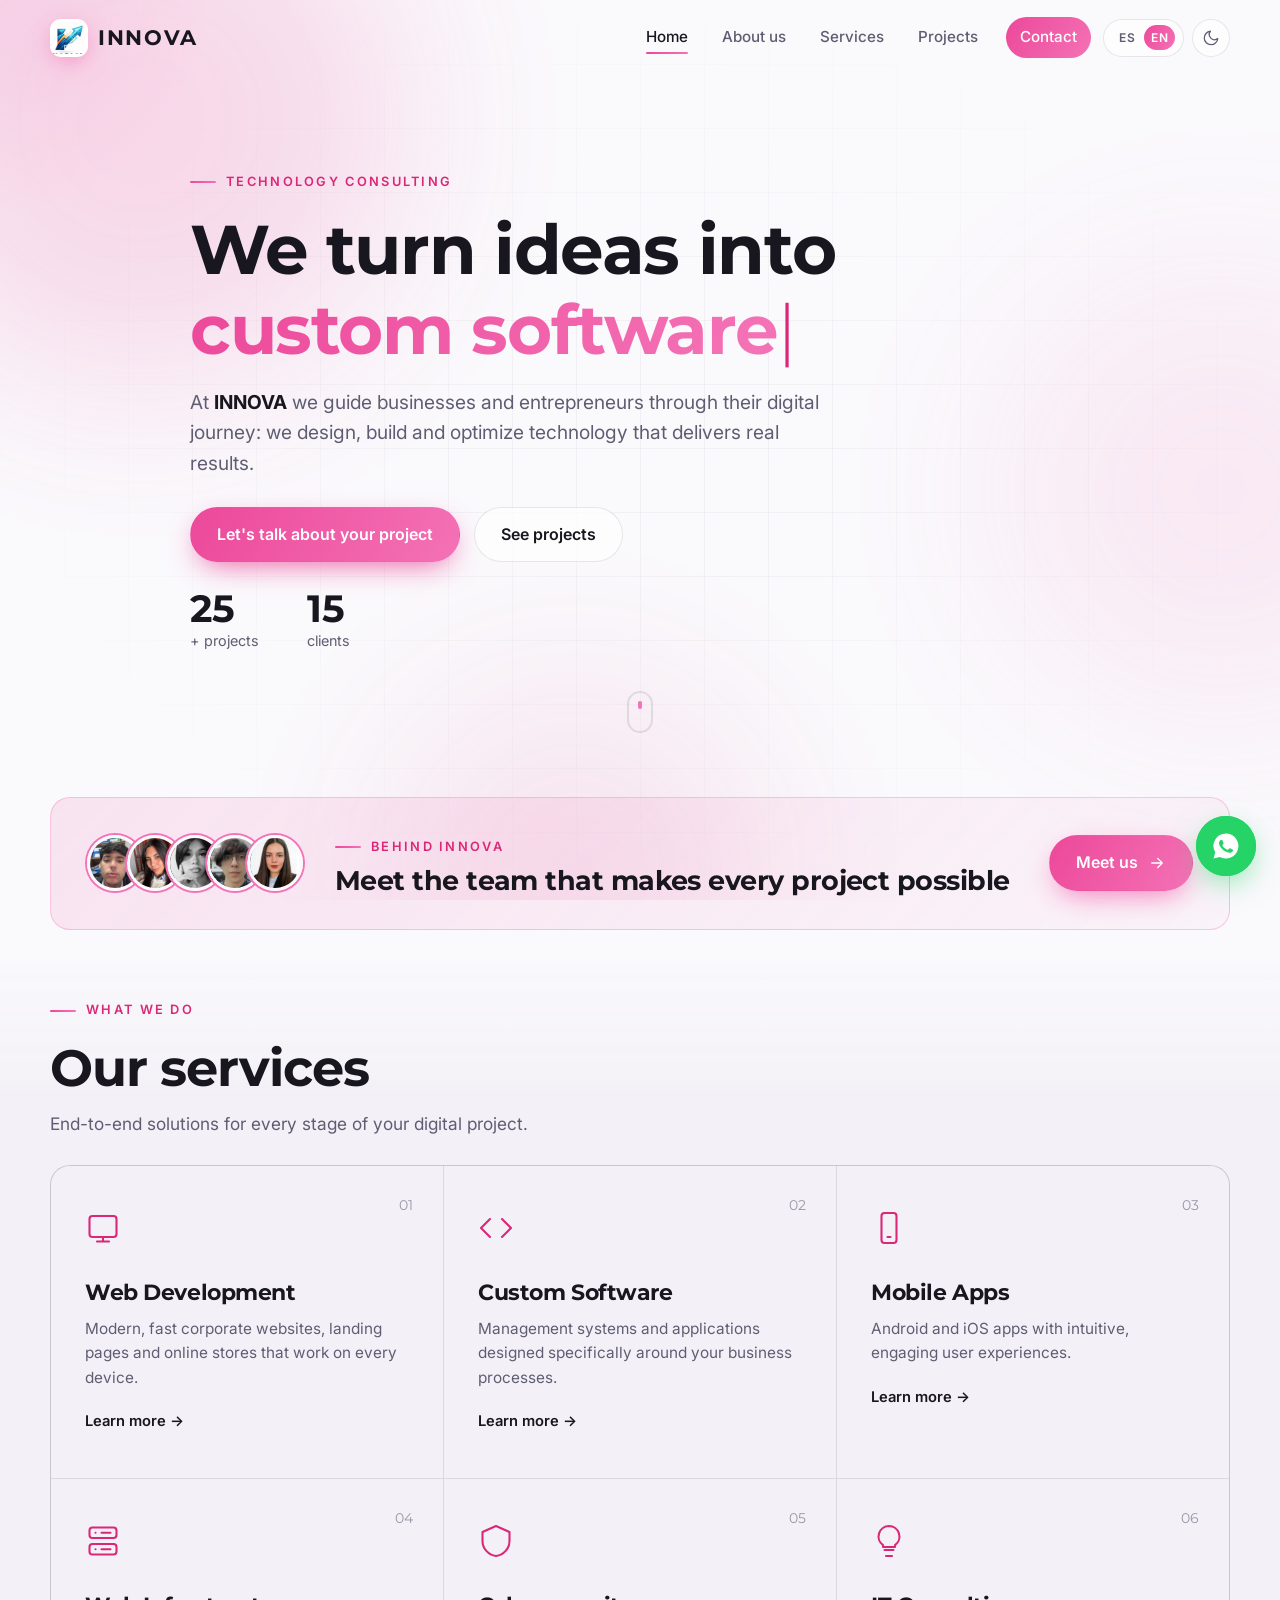
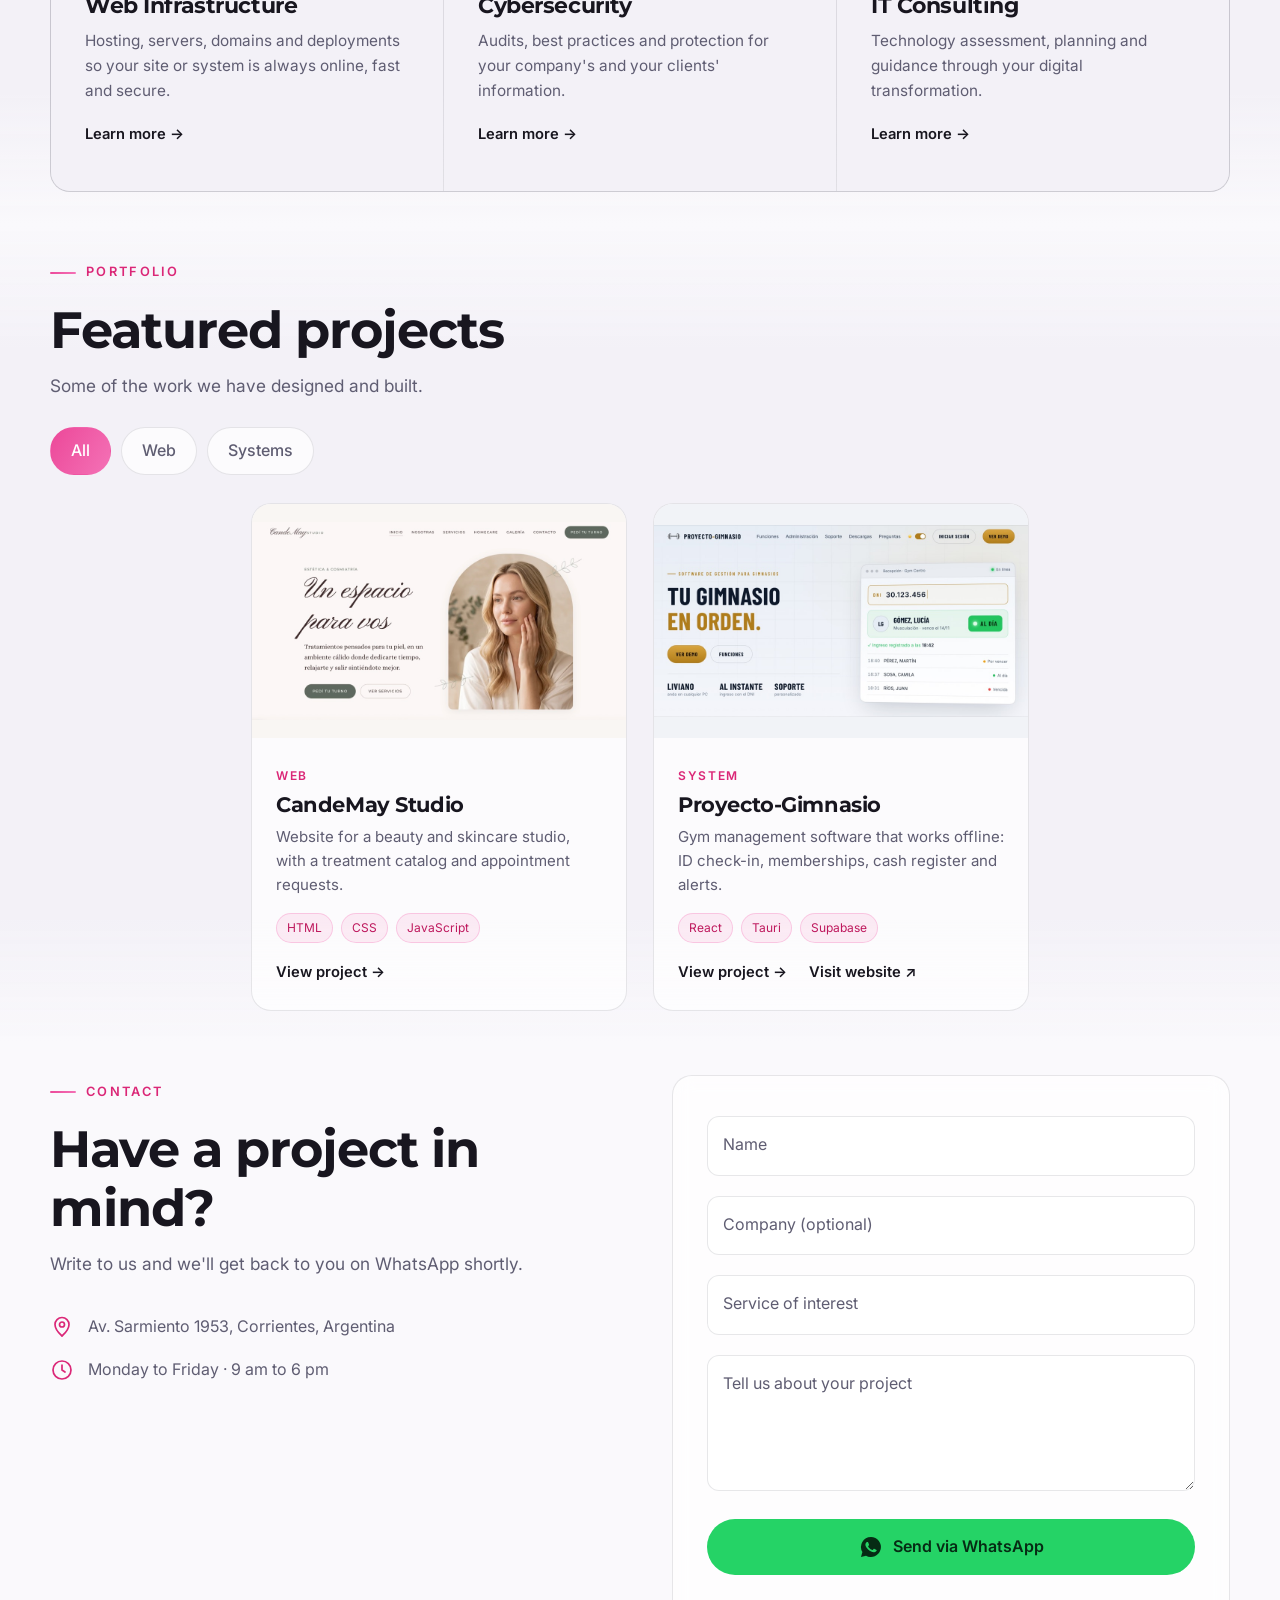
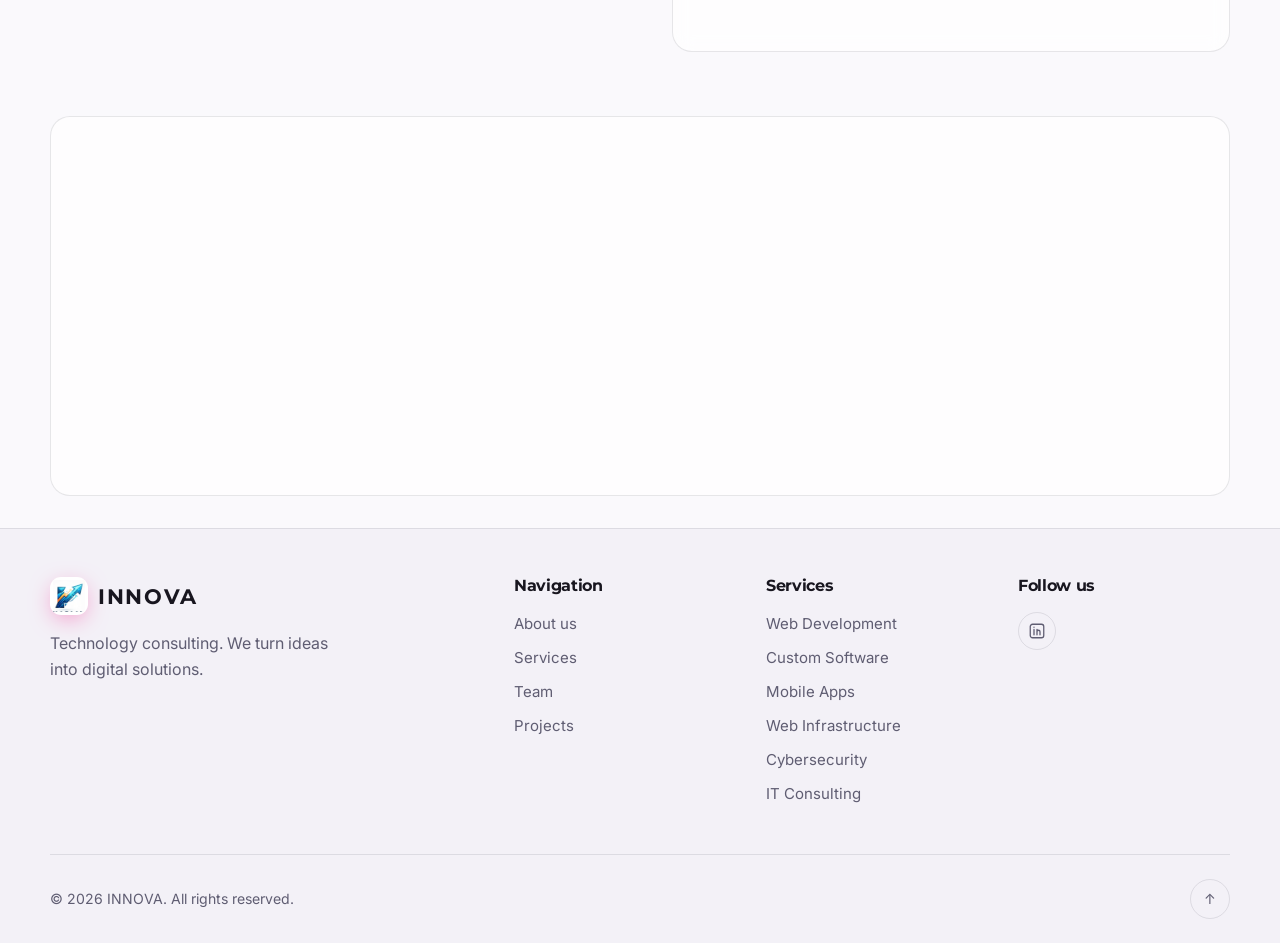
==== commit 9b1704d2: "Agrego los proyectos CandeMay Studio y Proyecto-Gimnasio con sus páginas y quito los de ejemplo - Pá" ====
--- a/index.html
+++ b/index.html
@@ -158,8 +158,8 @@
     </section>
 
     <!-- ===================== PROYECTOS / PORTAFOLIO ===================== -->
-    <!-- EDITAR: reemplazar por proyectos reales. Para usar captura: dentro de .project__media
-         agregar <img src="img/proyecto.jpg" alt="..." /> en lugar del mockup. -->
+    <!-- Para sumar un proyecto: copiar un <article class="project">, poner su captura en
+         img/proyectos/ y crear su página en proyectos/. -->
     <section class="section section--alt" id="proyectos">
       <div class="container">
         <div class="section__head reveal">
@@ -171,47 +171,36 @@
         <div class="filters reveal" role="tablist">
           <button class="filter active" data-filter="all">Todos</button>
           <button class="filter" data-filter="web">Web</button>
-          <button class="filter" data-filter="app">Apps</button>
           <button class="filter" data-filter="sistema">Sistemas</button>
         </div>
 
         <div class="projects">
           <article class="project reveal" data-category="web">
-            <div class="project__media" style="--c1:#6d5dfc;--c2:#22d3ee">
-              <div class="mock"><span></span><span></span><span></span><i></i><i></i><i></i></div>
+            <div class="project__media project__media--shot">
+              <img src="img/proyectos/candemay-studio-card.jpg" alt="Página de inicio del sitio de CandeMay Studio" loading="lazy" />
             </div>
             <div class="project__body">
               <span class="project__cat">Web</span>
-              <h3>Tienda Online</h3>
-              <p>E‑commerce responsive con catálogo, carrito y pasarela de pagos.</p>
+              <h3>CandeMay Studio</h3>
+              <p>Sitio web para un estudio de estética y cosmiatría, con catálogo de tratamientos y pedido de turnos.</p>
               <ul class="tags tags--sm"><li>HTML</li><li>CSS</li><li>JavaScript</li></ul>
-              <a href="#" class="project__link">Ver proyecto →</a>
+              <a href="proyectos/candemay-studio.html" class="project__link">Ver proyecto →</a>
             </div>
           </article>
 
-          <article class="project reveal" data-category="app">
-            <div class="project__media" style="--c1:#34d399;--c2:#3b82f6">
-              <div class="mock mock--phone"><span></span><i></i><i></i><i></i></div>
-            </div>
-            <div class="project__body">
-              <span class="project__cat">App</span>
-              <h3>App de Turnos</h3>
-              <p>Aplicación móvil para reservar turnos en consultorios y centros de salud.</p>
-              <ul class="tags tags--sm"><li>Mobile</li><li>UX/UI</li></ul>
-              <a href="#" class="project__link">Ver proyecto →</a>
-            </div>
-          </article>
-
           <article class="project reveal" data-category="sistema">
-            <div class="project__media" style="--c1:#a78bfa;--c2:#ec4899">
-              <div class="mock mock--dash"><span></span><span></span><span></span><i></i><i></i><i></i></div>
+            <div class="project__media project__media--shot" style="--shot-bg:#f1f3f7">
+              <img src="img/proyectos/proyecto-gimnasio-card.jpg" alt="Página de inicio del sitio de Proyecto-Gimnasio" loading="lazy" />
             </div>
             <div class="project__body">
               <span class="project__cat">Sistema</span>
-              <h3>Dashboard de Ventas</h3>
-              <p>Panel de control con métricas en tiempo real para la toma de decisiones.</p>
-              <ul class="tags tags--sm"><li>Datos</li><li>Gráficos</li></ul>
-              <a href="#" class="project__link">Ver proyecto →</a>
+              <h3>Proyecto-Gimnasio</h3>
+              <p>Software de gestión para gimnasios que funciona sin internet: ingreso con el DNI, cuotas, caja y avisos.</p>
+              <ul class="tags tags--sm"><li>React</li><li>Tauri</li><li>Supabase</li></ul>
+              <div class="project__links">
+                <a href="proyectos/proyecto-gimnasio.html" class="project__link">Ver proyecto →</a>
+                <a href="https://proyectogimnasio.com.ar" class="project__link" target="_blank" rel="noopener">Visitar sitio ↗</a>
+              </div>
             </div>
           </article>
         </div>
--- a/css/styles.css
+++ b/css/styles.css
@@ -458,7 +458,9 @@
 .filter:hover { color: var(--text); border-color: var(--border-strong); }
 .filter.active { background: var(--gradient); border-color: transparent; color: #fff; }
 
-.projects { display: grid; grid-template-columns: repeat(3, 1fr); gap: 26px; }
+/* Flex en lugar de grid para que, si hay menos de 3 proyectos, queden centrados */
+.projects { display: flex; flex-wrap: wrap; justify-content: center; gap: 26px; }
+.projects > .project { flex: 0 1 calc((100% - 52px) / 3); min-width: 0; }
 .project {
   border-radius: var(--radius); overflow: hidden;
   background: var(--surface); border: 1px solid var(--border);
@@ -501,6 +503,25 @@
 .project__body p { color: var(--muted); font-size: .94rem; margin-bottom: 16px; }
 .project__link { display: inline-block; margin-top: 18px; font-weight: 600; font-size: .92rem; transition: transform .3s var(--ease), color .3s; }
 .project__link:hover { color: var(--accent-text); transform: translateX(6px); }
+/* Captura completa: ocupa todo el ancho sin recortar letras; el fondo
+   iguala el color del sitio capturado para disimular las franjas */
+.project__media--shot { background: var(--shot-bg, #f9f6f3); }
+.project__links { display: flex; flex-wrap: wrap; gap: 0 22px; }
+.project__media--shot img { object-fit: contain; }
+.project:hover .project__media--shot img { transform: scale(1.03); }
+
+/* Captura del sitio en la página de cada proyecto */
+.case-shot {
+  border-radius: var(--radius); overflow: hidden;
+  background: var(--surface); border: 1px solid var(--border);
+  box-shadow: 0 30px 80px -30px rgba(0,0,0,.45);
+}
+a.case-shot { display: block; transition: border-color .3s, transform .5s var(--ease); }
+a.case-shot:hover { border-color: rgba(244,114,182,.4); transform: translateY(-4px); }
+.case-shot__bar { display: flex; align-items: center; gap: 6px; padding: 12px 16px; border-bottom: 1px solid var(--border); }
+.case-shot__bar small { margin-left: 10px; color: var(--muted); font-size: .8rem; }
+.case-shot__bar span { width: 10px; height: 10px; border-radius: 50%; background: var(--border-strong); }
+.case-shot img { display: block; width: 100%; height: auto; }
 
 /* ---------- Contacto ---------- */
 .contact { display: grid; grid-template-columns: 1fr 1fr; gap: 64px; align-items: start; }
@@ -584,7 +605,8 @@
 /* ---------- Responsive ---------- */
 @media (max-width: 1024px) {
   .team .member { flex-basis: calc((100% - 24px) / 2); }
-  .services, .projects { grid-template-columns: repeat(2, 1fr); }
+  .services { grid-template-columns: repeat(2, 1fr); }
+  .projects > .project { flex-basis: calc((100% - 26px) / 2); }
   .features, .steps { grid-template-columns: repeat(2, 1fr); }
   .others { grid-template-columns: repeat(3, 1fr); }
   .footer__grid { grid-template-columns: 1fr 1fr; }
@@ -616,7 +638,8 @@
 
 @media (max-width: 600px) {
   .container { width: calc(100% - 32px); }
-  .services, .projects { grid-template-columns: 1fr; }
+  .services { grid-template-columns: 1fr; }
+  .projects > .project { flex-basis: 100%; }
   .features, .steps { grid-template-columns: 1fr; }
   .others { grid-template-columns: 1fr 1fr; }
   .page-hero { padding-top: calc(var(--nav-h) + 40px); }
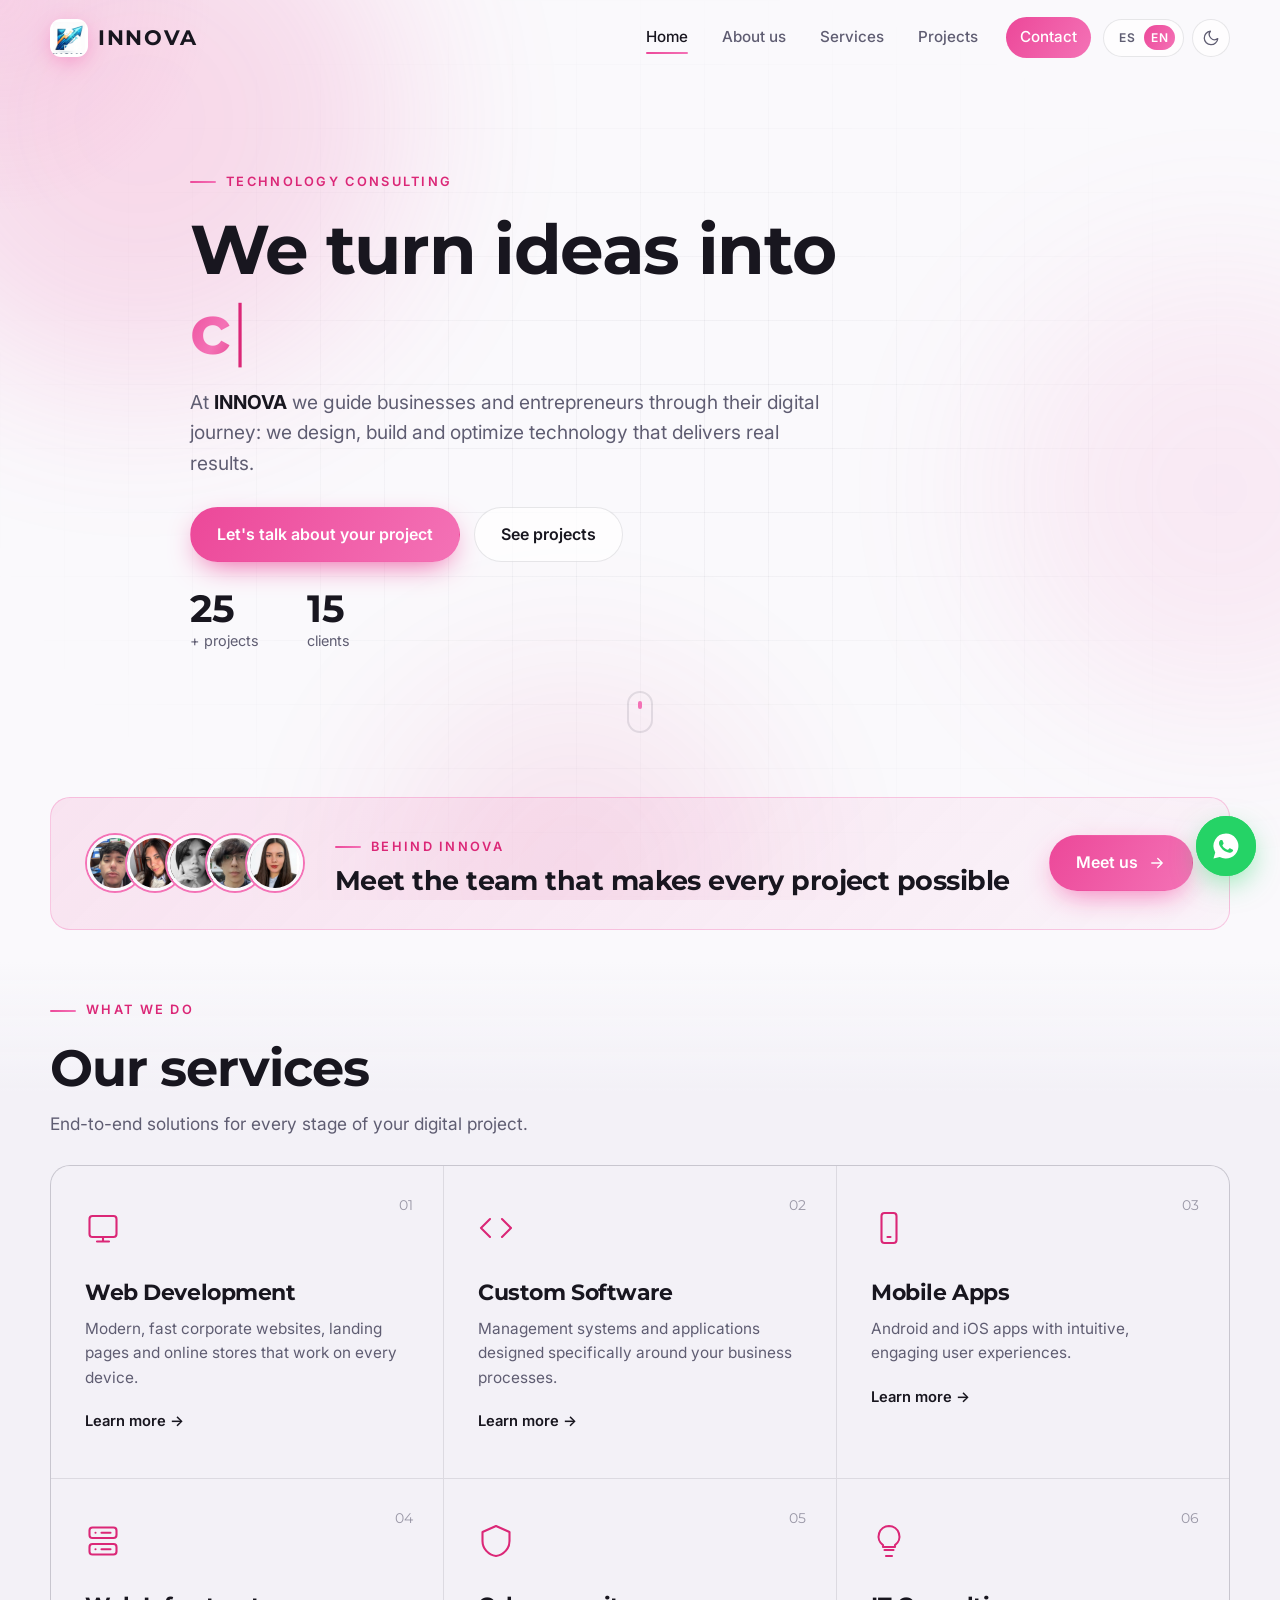
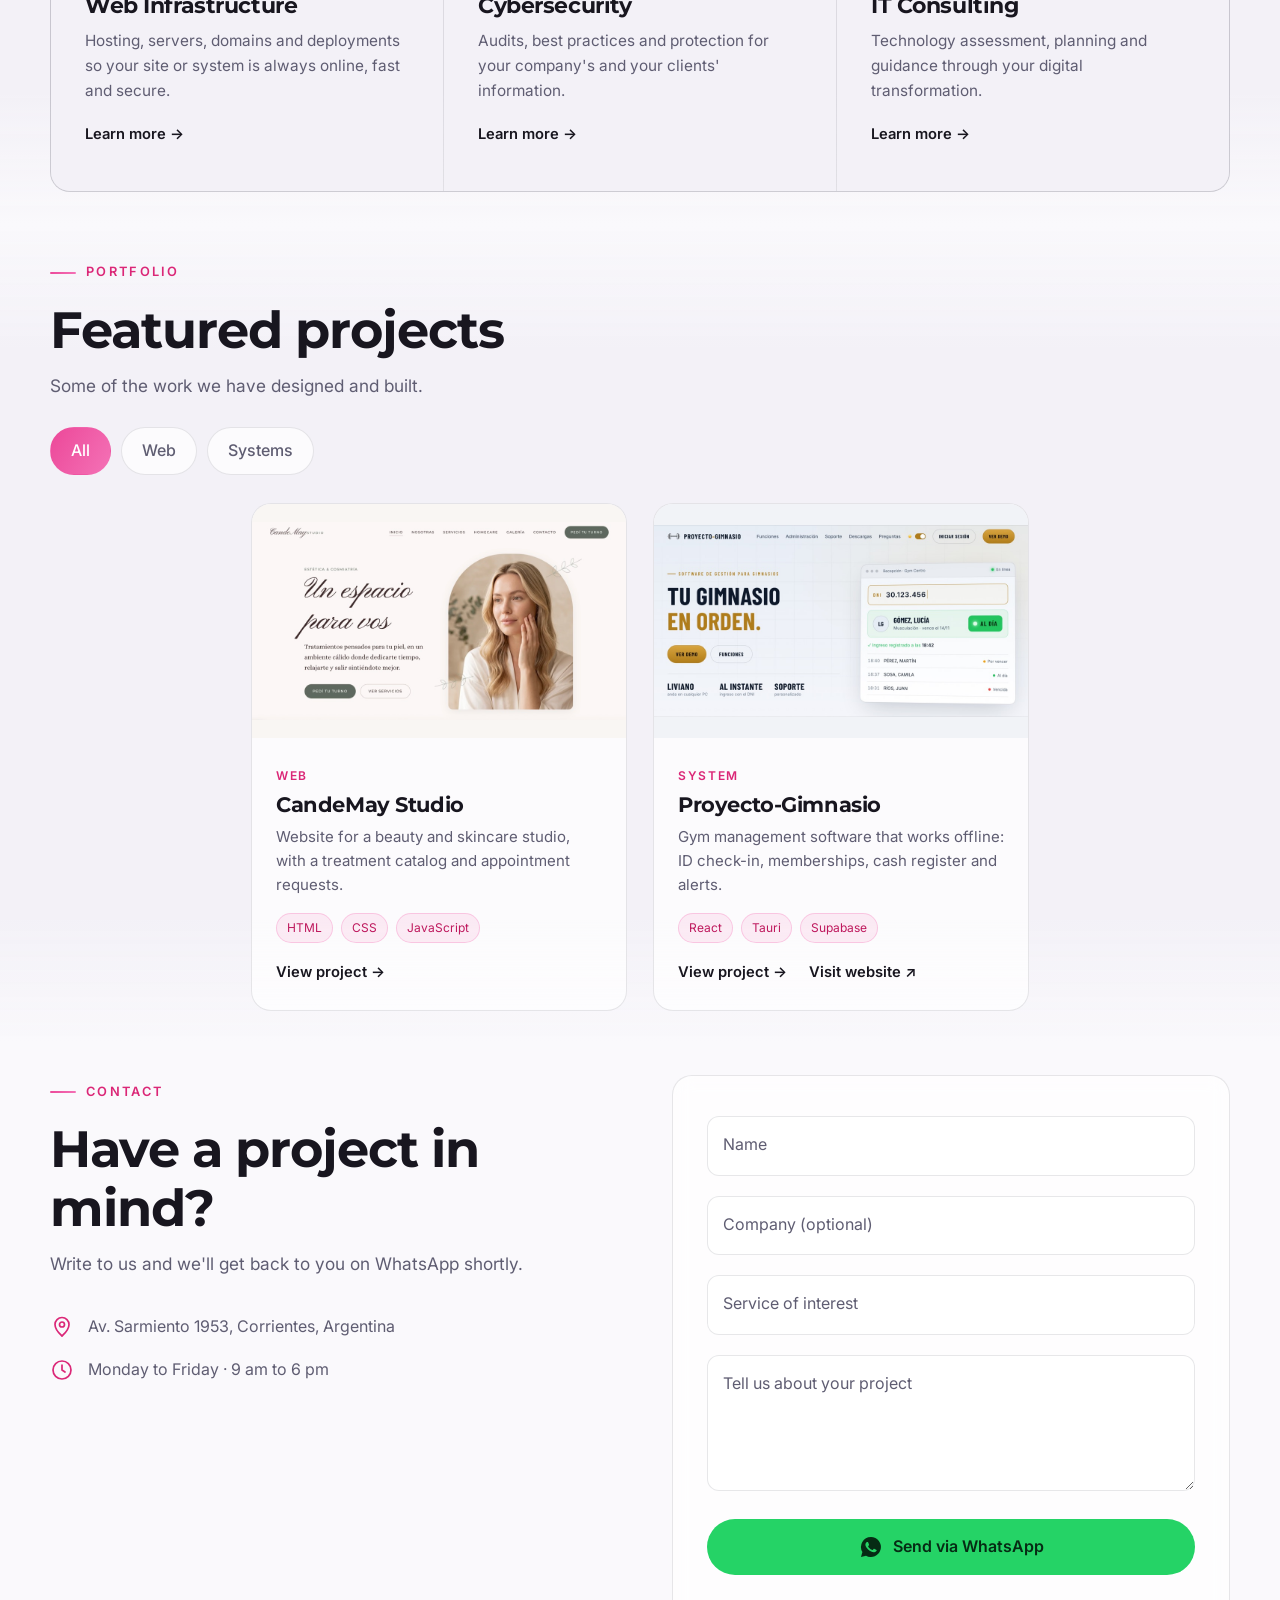
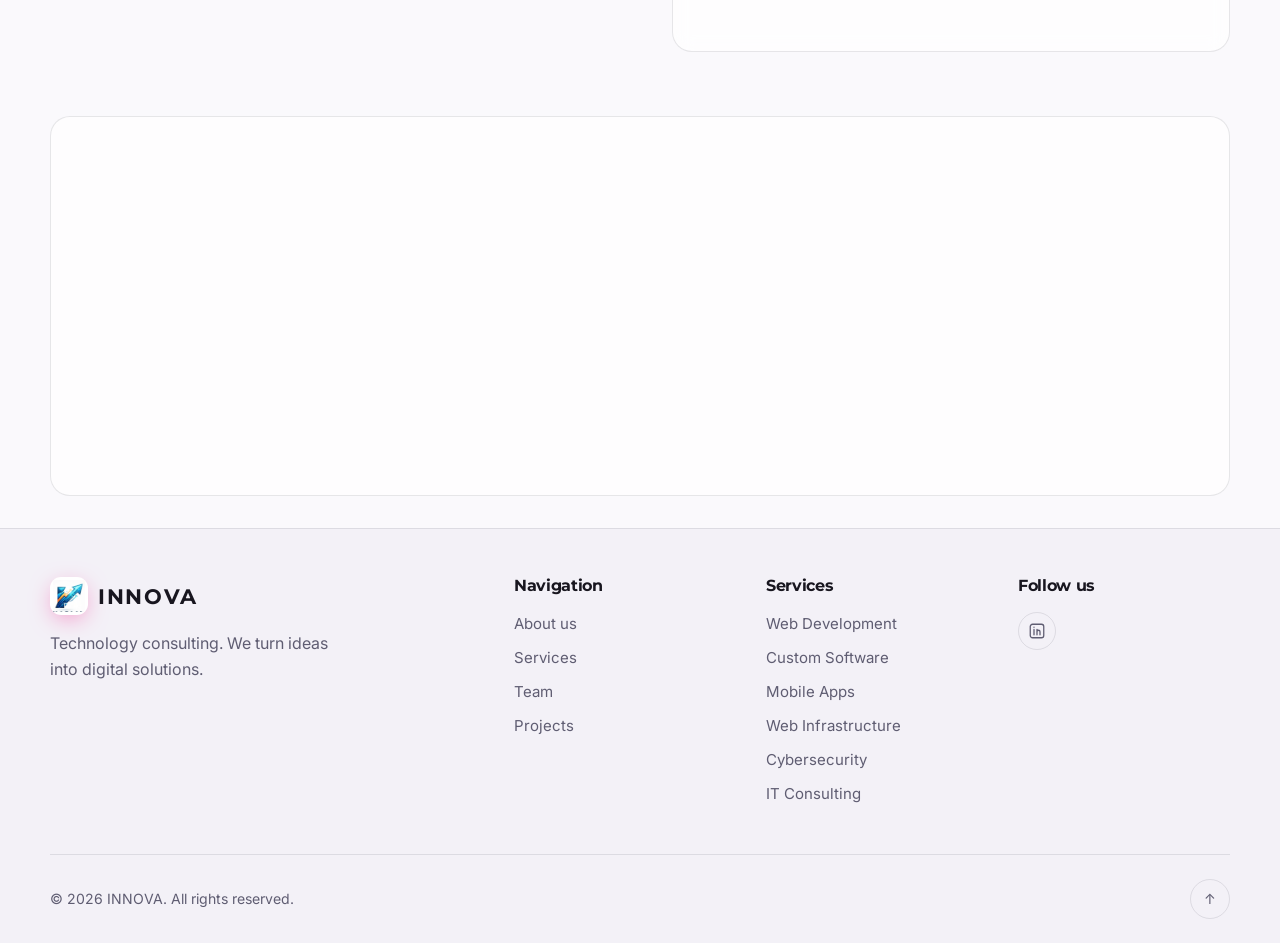
==== commit f8fdb3dd: "Versiono los CSS y JS para que el sitio publicado no muestre estilos viejos guardados Los navegadore" ====
--- a/index.html
+++ b/index.html
@@ -9,9 +9,9 @@
   <link rel="preconnect" href="https://fonts.gstatic.com" crossorigin />
   <link href="https://fonts.googleapis.com/css2?family=Inter:wght@400;500;600&family=Montserrat:wght@500;600;700;800&display=swap" rel="stylesheet" />
   <link rel="icon" type="image/png" href="img/logo-icono.png" />
-  <link rel="stylesheet" href="css/styles.css" />
-  <script src="js/translations.js"></script>
-  <script src="js/preferences.js"></script>
+  <link rel="stylesheet" href="css/styles.css?v=2" />
+  <script src="js/translations.js?v=2"></script>
+  <script src="js/preferences.js?v=2"></script>
 </head>
 <body>
   <!-- Fondo animado -->
@@ -310,6 +310,6 @@
     <svg viewBox="0 0 24 24"><path d="M12 2a10 10 0 0 0-8.6 15.1L2 22l5-1.3A10 10 0 1 0 12 2zm5.3 14.1c-.2.6-1.3 1.2-1.8 1.2-.5.1-1 .2-3.3-.7-2.8-1.1-4.5-3.9-4.7-4.1-.1-.2-1.1-1.5-1.1-2.8s.7-2 1-2.3c.2-.3.5-.3.7-.3h.5c.2 0 .4 0 .6.5l.8 2c.1.2.1.3 0 .5l-.4.6-.3.4c-.1.1-.3.3-.1.6.2.3.7 1.2 1.6 1.9 1.1 1 2 1.3 2.3 1.4.3.1.4.1.6-.1l.9-1c.2-.3.4-.2.6-.1l1.9.9c.3.1.5.2.5.3.1.2.1.6-.1 1.1z"/></svg>
   </a>
 
-  <script src="js/main.js"></script>
+  <script src="js/main.js?v=2"></script>
 </body>
 </html>
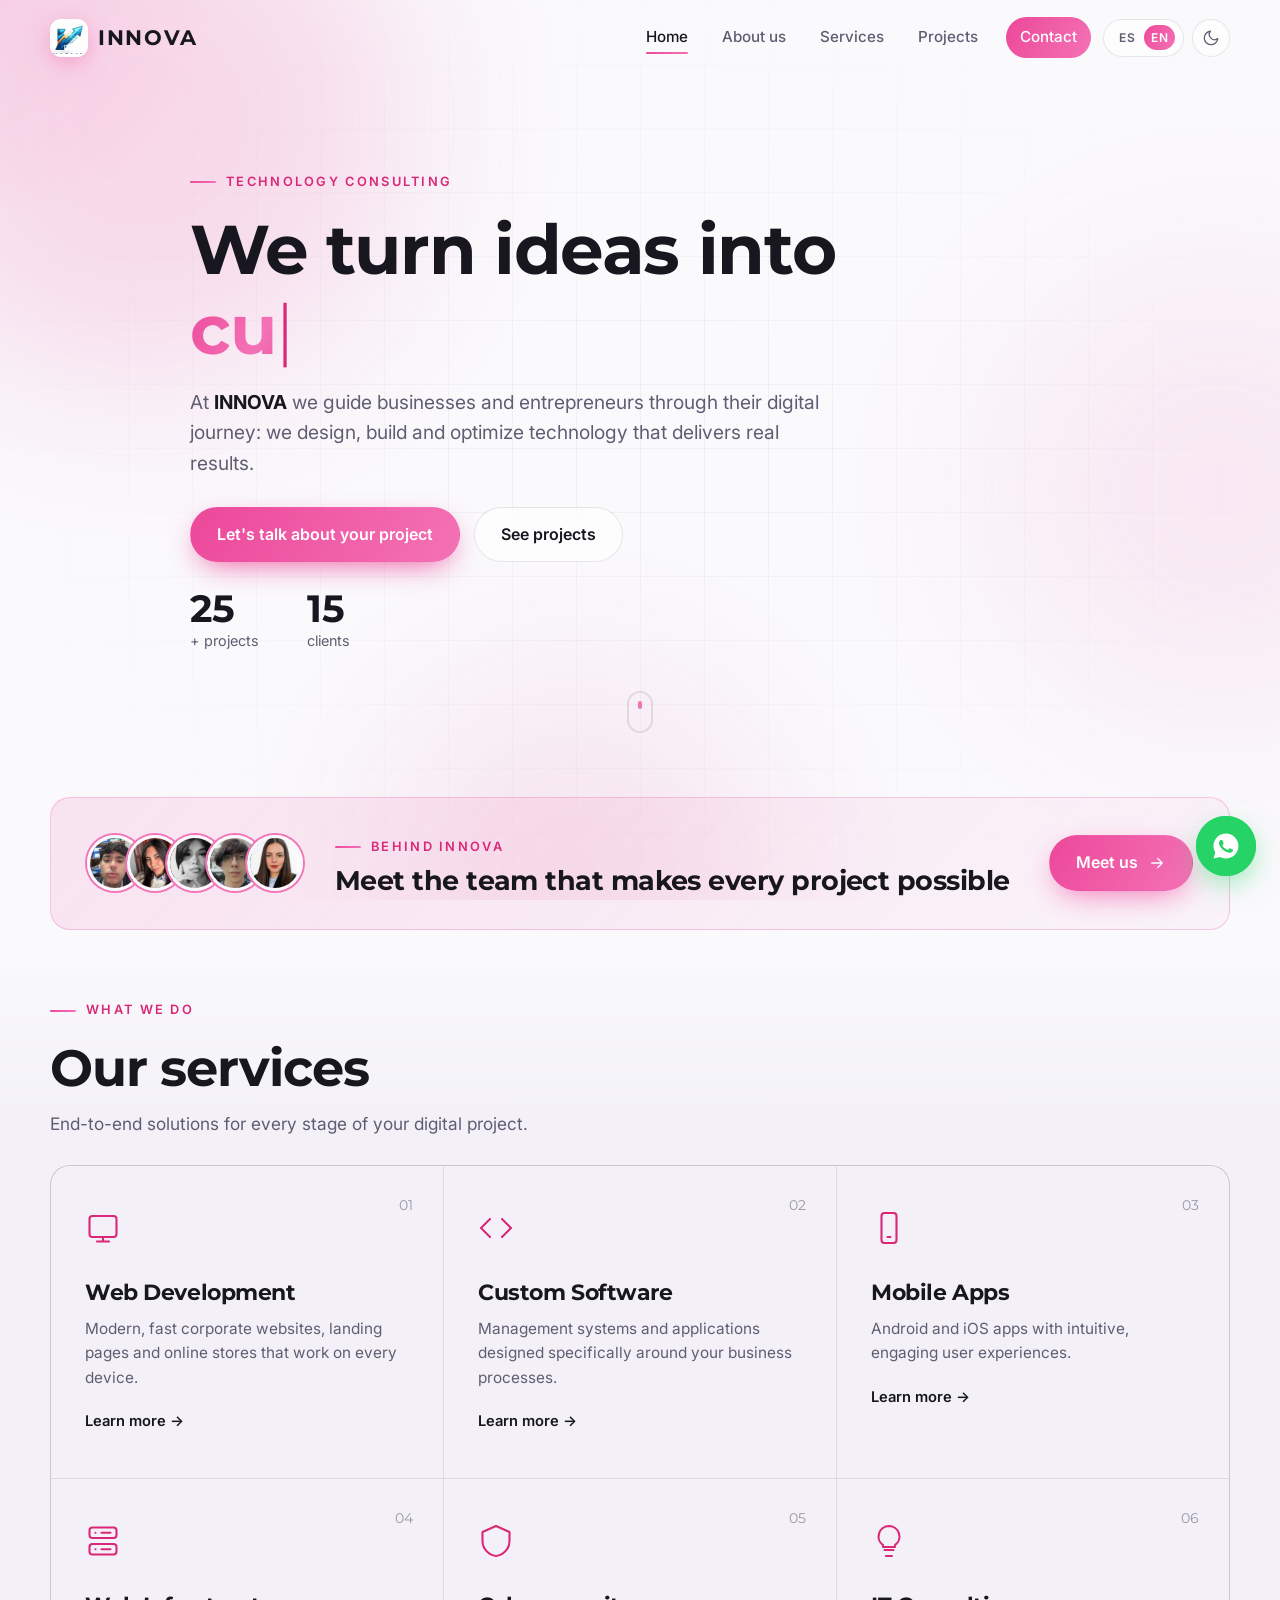
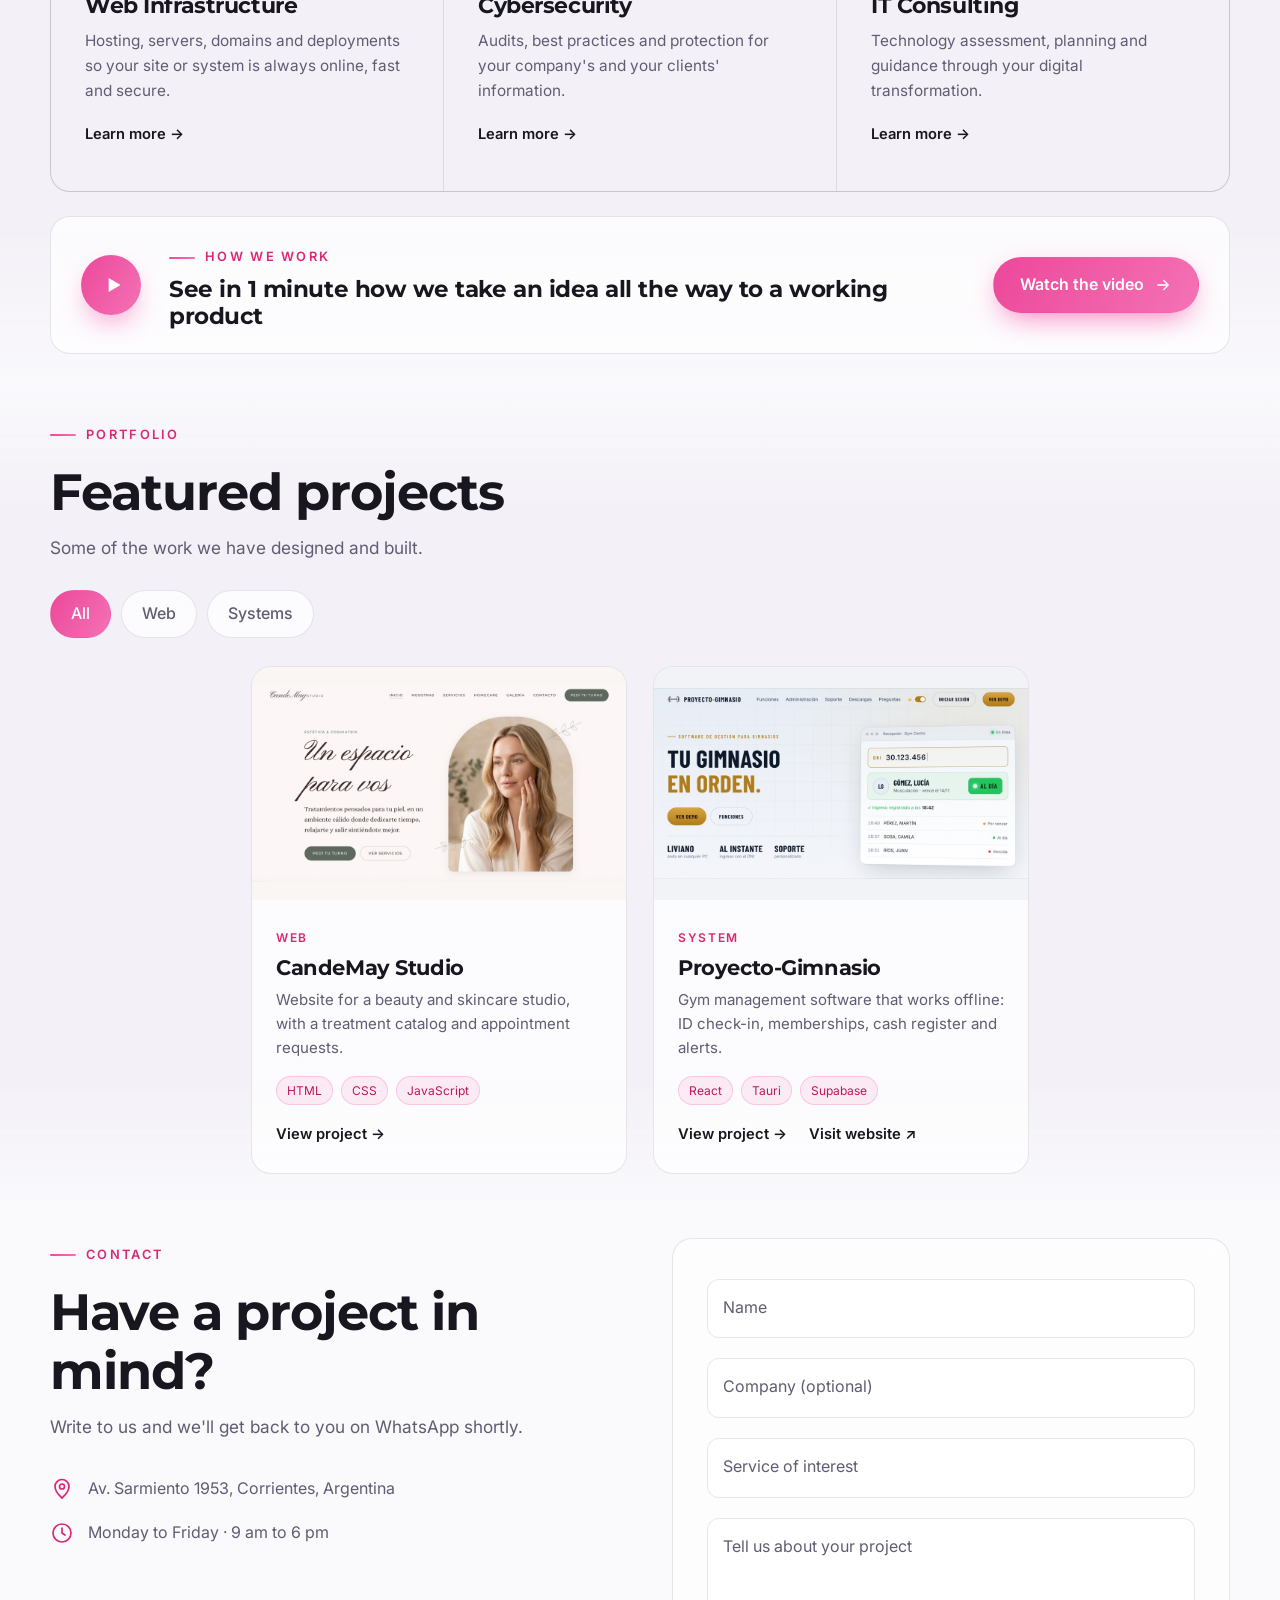
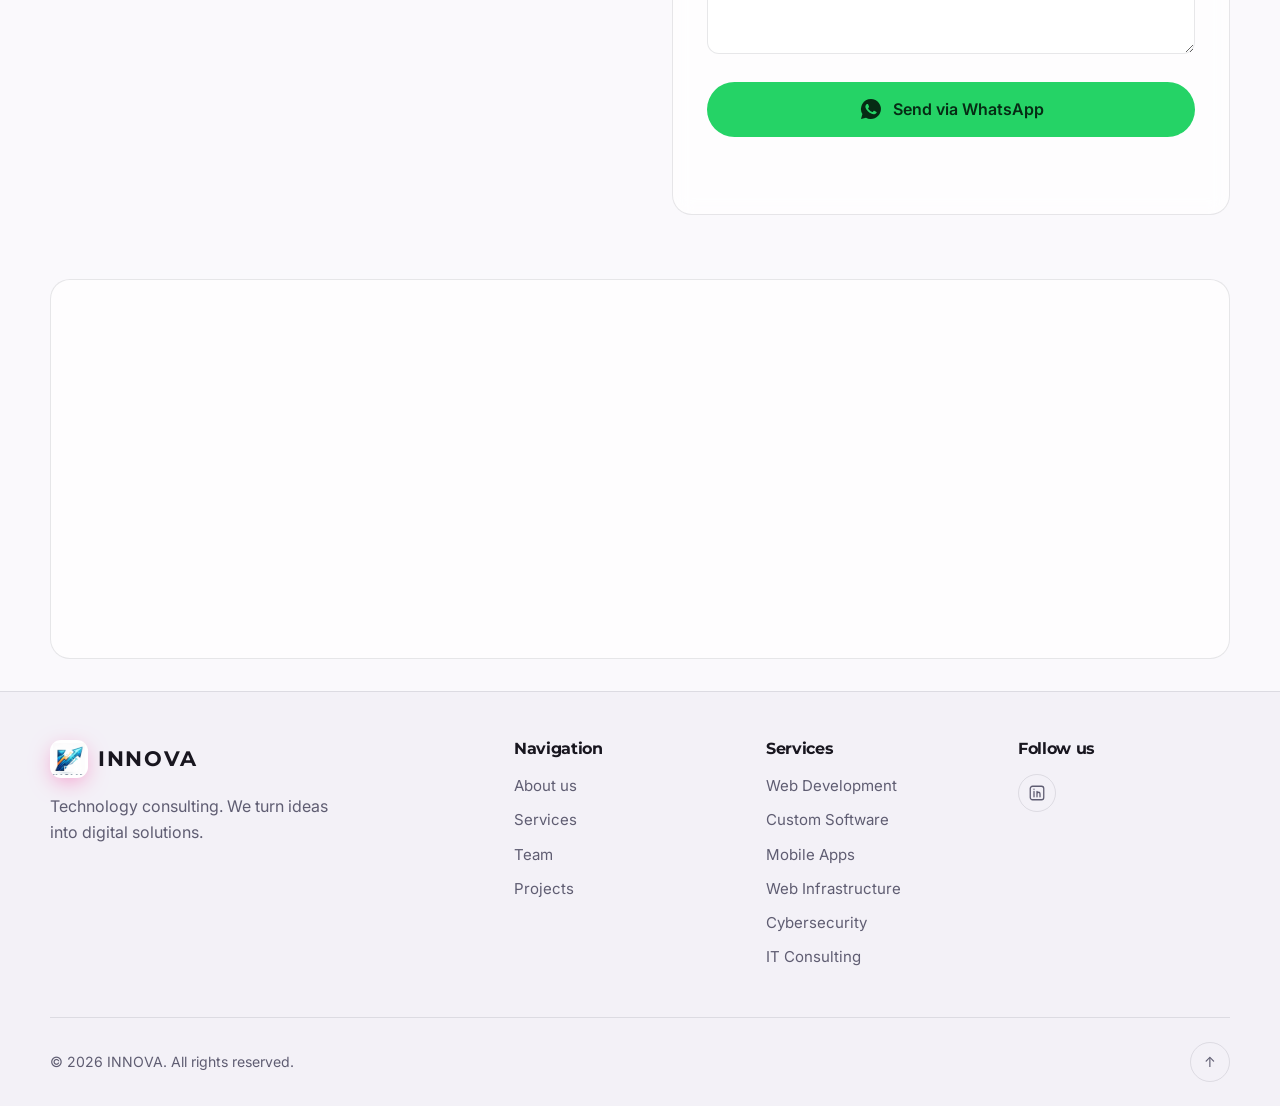
==== commit a96e1c65: "Agrego el video de la metodología de trabajo en Servicios, con acceso directo desde el inicio El vid" ====
--- a/index.html
+++ b/index.html
@@ -9,9 +9,9 @@
   <link rel="preconnect" href="https://fonts.gstatic.com" crossorigin />
   <link href="https://fonts.googleapis.com/css2?family=Inter:wght@400;500;600&family=Montserrat:wght@500;600;700;800&display=swap" rel="stylesheet" />
   <link rel="icon" type="image/png" href="img/logo-icono.png" />
-  <link rel="stylesheet" href="css/styles.css?v=2" />
-  <script src="js/translations.js?v=2"></script>
-  <script src="js/preferences.js?v=2"></script>
+  <link rel="stylesheet" href="css/styles.css?v=3" />
+  <script src="js/translations.js?v=3"></script>
+  <script src="js/preferences.js?v=3"></script>
 </head>
 <body>
   <!-- Fondo animado -->
@@ -154,6 +154,21 @@
             <span class="service__more">Ver más →</span>
           </a>
         </div>
+
+        <!-- Acceso directo al video de la metodología (está en servicios.html) -->
+        <a href="servicios.html#metodologia" class="video-teaser reveal">
+          <span class="video-teaser__play" aria-hidden="true">
+            <svg viewBox="0 0 24 24"><path d="M8 5.5v13l11-6.5-11-6.5z" fill="currentColor" stroke="none"/></svg>
+          </span>
+          <span class="video-teaser__text">
+            <span class="eyebrow">Cómo trabajamos</span>
+            <h3>Mirá en 1 minuto cómo llevamos una idea hasta el producto funcionando</h3>
+          </span>
+          <span class="btn btn--team">
+            Ver el video
+            <svg viewBox="0 0 24 24"><path d="M5 12h14M13 6l6 6-6 6"/></svg>
+          </span>
+        </a>
       </div>
     </section>
 
@@ -310,6 +325,6 @@
     <svg viewBox="0 0 24 24"><path d="M12 2a10 10 0 0 0-8.6 15.1L2 22l5-1.3A10 10 0 1 0 12 2zm5.3 14.1c-.2.6-1.3 1.2-1.8 1.2-.5.1-1 .2-3.3-.7-2.8-1.1-4.5-3.9-4.7-4.1-.1-.2-1.1-1.5-1.1-2.8s.7-2 1-2.3c.2-.3.5-.3.7-.3h.5c.2 0 .4 0 .6.5l.8 2c.1.2.1.3 0 .5l-.4.6-.3.4c-.1.1-.3.3-.1.6.2.3.7 1.2 1.6 1.9 1.1 1 2 1.3 2.3 1.4.3.1.4.1.6-.1l.9-1c.2-.3.4-.2.6-.1l1.9.9c.3.1.5.2.5.3.1.2.1.6-.1 1.1z"/></svg>
   </a>
 
-  <script src="js/main.js?v=2"></script>
+  <script src="js/main.js?v=3"></script>
 </body>
 </html>
--- a/css/styles.css
+++ b/css/styles.css
@@ -348,6 +348,69 @@
 .service__more { display: inline-block; margin-top: 20px; font-weight: 600; font-size: .92rem; transition: transform .3s var(--ease), color .3s; }
 .service:hover .service__more { color: var(--accent-text); transform: translateX(6px); }
 
+/* ---------- Video de la metodología ---------- */
+.video { display: grid; gap: 18px; }
+.video__frame {
+  position: relative; border-radius: var(--radius); overflow: hidden;
+  background: var(--bg-alt); border: 1px solid rgba(244,114,182,.3);
+  box-shadow: 0 30px 70px -40px rgba(0,0,0,.85);
+}
+.video__player { display: block; width: 100%; aspect-ratio: 16 / 9; background: #07070d; }
+.video__cover {
+  position: absolute; inset: 0; border: 0; cursor: pointer; color: var(--text);
+  display: flex; flex-direction: column; align-items: center; justify-content: center; gap: 22px;
+  padding: 32px; text-align: center;
+  background: radial-gradient(70% 90% at 50% 38%, rgba(236,72,153,.22), transparent 70%), var(--bg-alt);
+  transition: opacity .45s var(--ease), visibility .45s;
+}
+.video__cover.is-hidden { opacity: 0; visibility: hidden; }
+.video__play {
+  display: grid; place-items: center; flex-shrink: 0; width: 86px; height: 86px; border-radius: 50%;
+  background: var(--gradient); color: #fff; box-shadow: 0 16px 40px -12px var(--accent);
+  animation: pulse-ring 2.2s ease-out infinite;
+  transition: transform .4s var(--ease);
+}
+.video__play svg { width: 34px; height: 34px; margin-left: 4px; }
+.video__cover:hover .video__play { transform: scale(1.08); }
+.video__cover-text { display: grid; gap: 10px; max-width: 540px; }
+.video__cover-text .eyebrow { justify-content: center; margin-bottom: 0; }
+.video__cover-text strong {
+  font-family: "Montserrat", sans-serif; font-weight: 700; line-height: 1.2;
+  font-size: clamp(1.15rem, 2.6vw, 1.7rem); letter-spacing: -0.02em;
+}
+.video__meta { color: var(--muted); font-size: .9rem; }
+.video__steps { display: flex; flex-wrap: wrap; gap: 8px; }
+.video__steps li {
+  display: inline-flex; align-items: center; gap: 8px; padding: 8px 16px; border-radius: 999px;
+  font-size: .9rem; color: var(--muted);
+  background: var(--surface); border: 1px solid var(--border);
+}
+.video__steps li span { font-family: "Montserrat", sans-serif; font-size: .75rem; color: var(--accent-text); }
+
+/* Acceso directo al video, desde el inicio */
+.video-teaser {
+  display: flex; align-items: center; gap: 28px; margin-top: 24px;
+  padding: 24px 30px; border-radius: var(--radius);
+  background: var(--surface); border: 1px solid var(--border);
+  transition: transform .5s var(--ease), background .4s, border-color .4s, box-shadow .4s;
+}
+.video-teaser:hover {
+  transform: translateY(-6px); background: var(--surface-hover);
+  border-color: rgba(244,114,182,.5); box-shadow: 0 20px 50px -24px var(--accent);
+}
+.video-teaser__play {
+  flex-shrink: 0; display: grid; place-items: center; width: 60px; height: 60px; border-radius: 50%;
+  background: var(--gradient); color: #fff; box-shadow: 0 12px 30px -10px var(--accent);
+  transition: transform .4s var(--ease);
+}
+.video-teaser__play svg { width: 26px; height: 26px; margin-left: 3px; }
+.video-teaser:hover .video-teaser__play { transform: scale(1.08); }
+.video-teaser__text { flex: 1; }
+.video-teaser__text .eyebrow { margin-bottom: 8px; }
+.video-teaser__text h3 { font-size: clamp(1.1rem, 2.2vw, 1.45rem); }
+.video-teaser .btn--team { animation: none; }
+.video-teaser:hover .btn--team svg { transform: translateX(5px); }
+
 /* ---------- Páginas de cada servicio ---------- */
 .page-hero { padding: calc(var(--nav-h) + 56px) 0 40px; }
 .page-hero .container > * { max-width: 820px; }
@@ -652,6 +715,15 @@
   .team-teaser { flex-direction: column; text-align: center; padding: 28px 20px; gap: 20px; }
   .team-teaser__text .eyebrow { justify-content: center; }
   .team-teaser__avatars img { width: 48px; height: 48px; }
+  .video-teaser { flex-direction: column; text-align: center; padding: 26px 20px; gap: 18px; }
+  .video-teaser__text .eyebrow { justify-content: center; }
+  /* En pantallas chicas el recuadro es bajo: dejamos solo lo esencial */
+  .video__cover { gap: 14px; padding: 18px; }
+  .video__play { width: 60px; height: 60px; }
+  .video__play svg { width: 24px; height: 24px; }
+  .video__cover-text .eyebrow, .video__meta { display: none; }
+  .video__cover-text strong { font-size: 1rem; }
+  .video__steps li { font-size: .82rem; padding: 6px 12px; }
 }
 
 @media (prefers-reduced-motion: reduce) {
